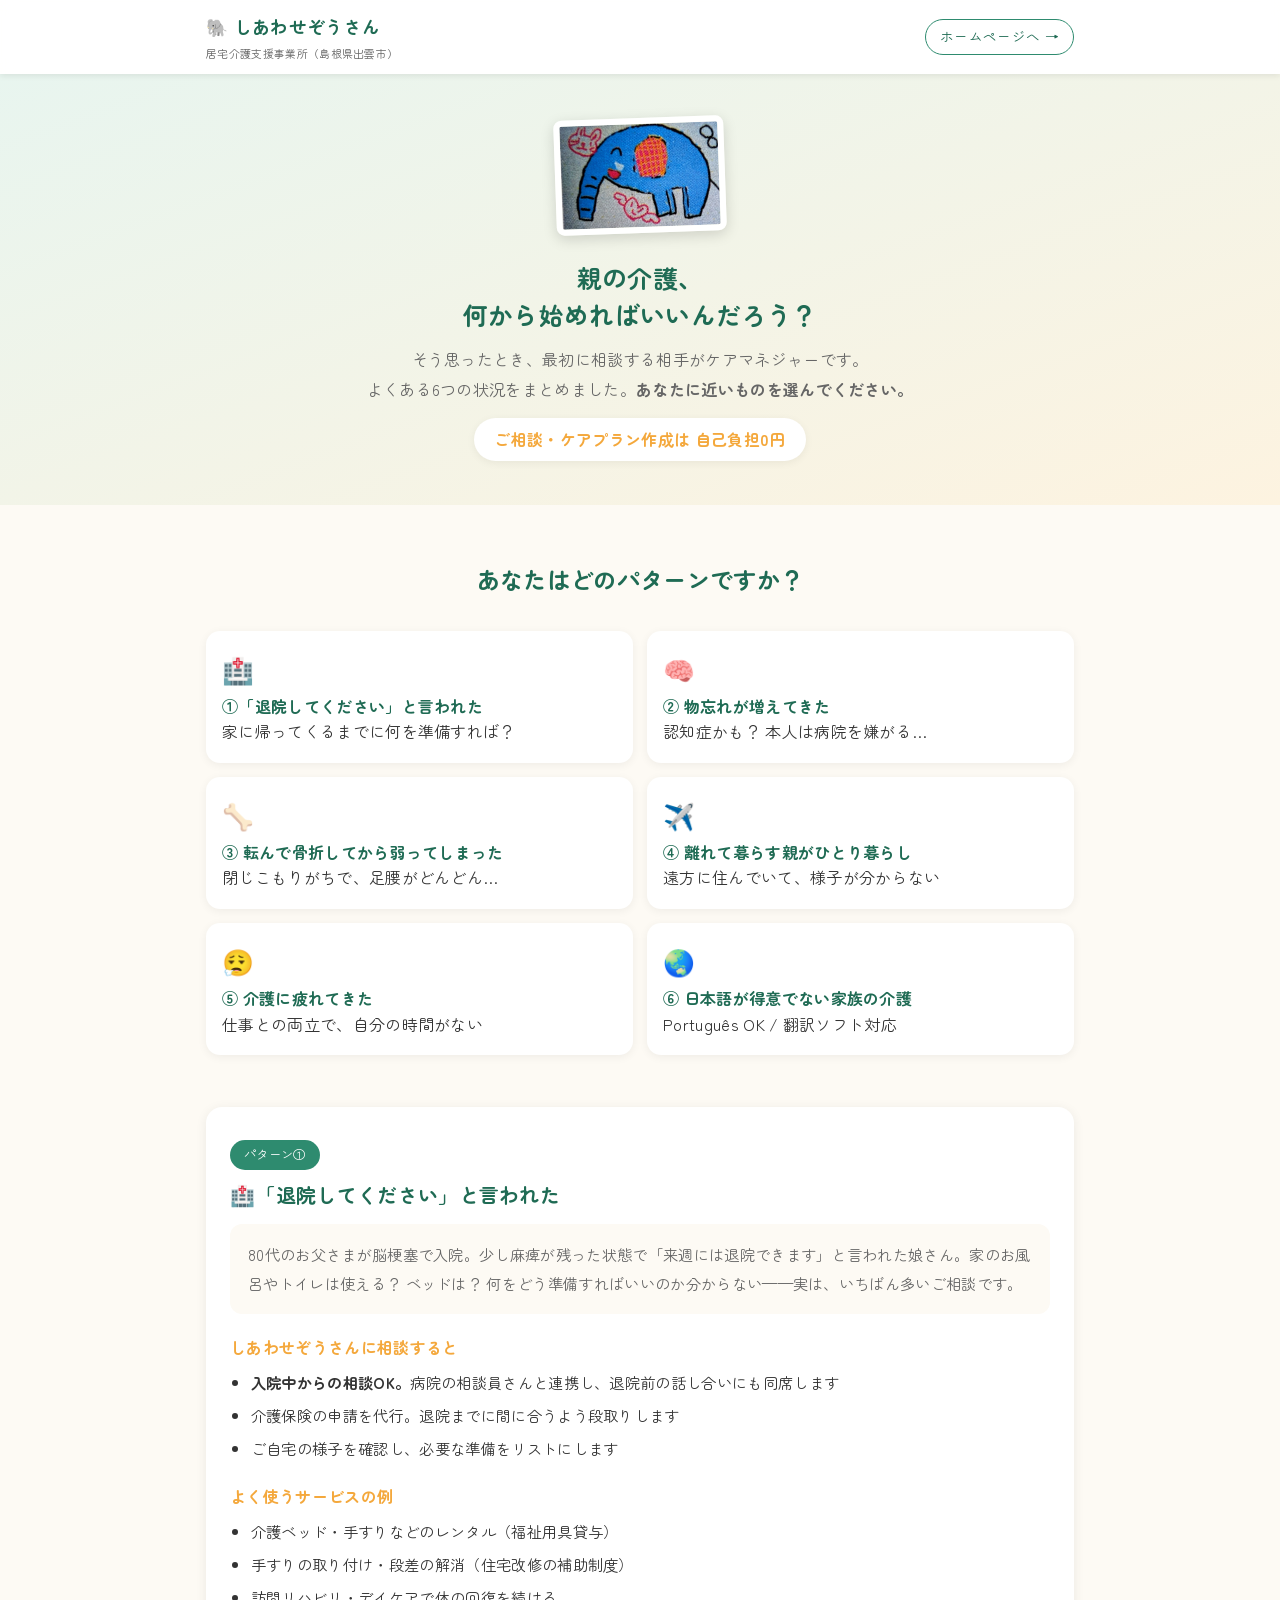
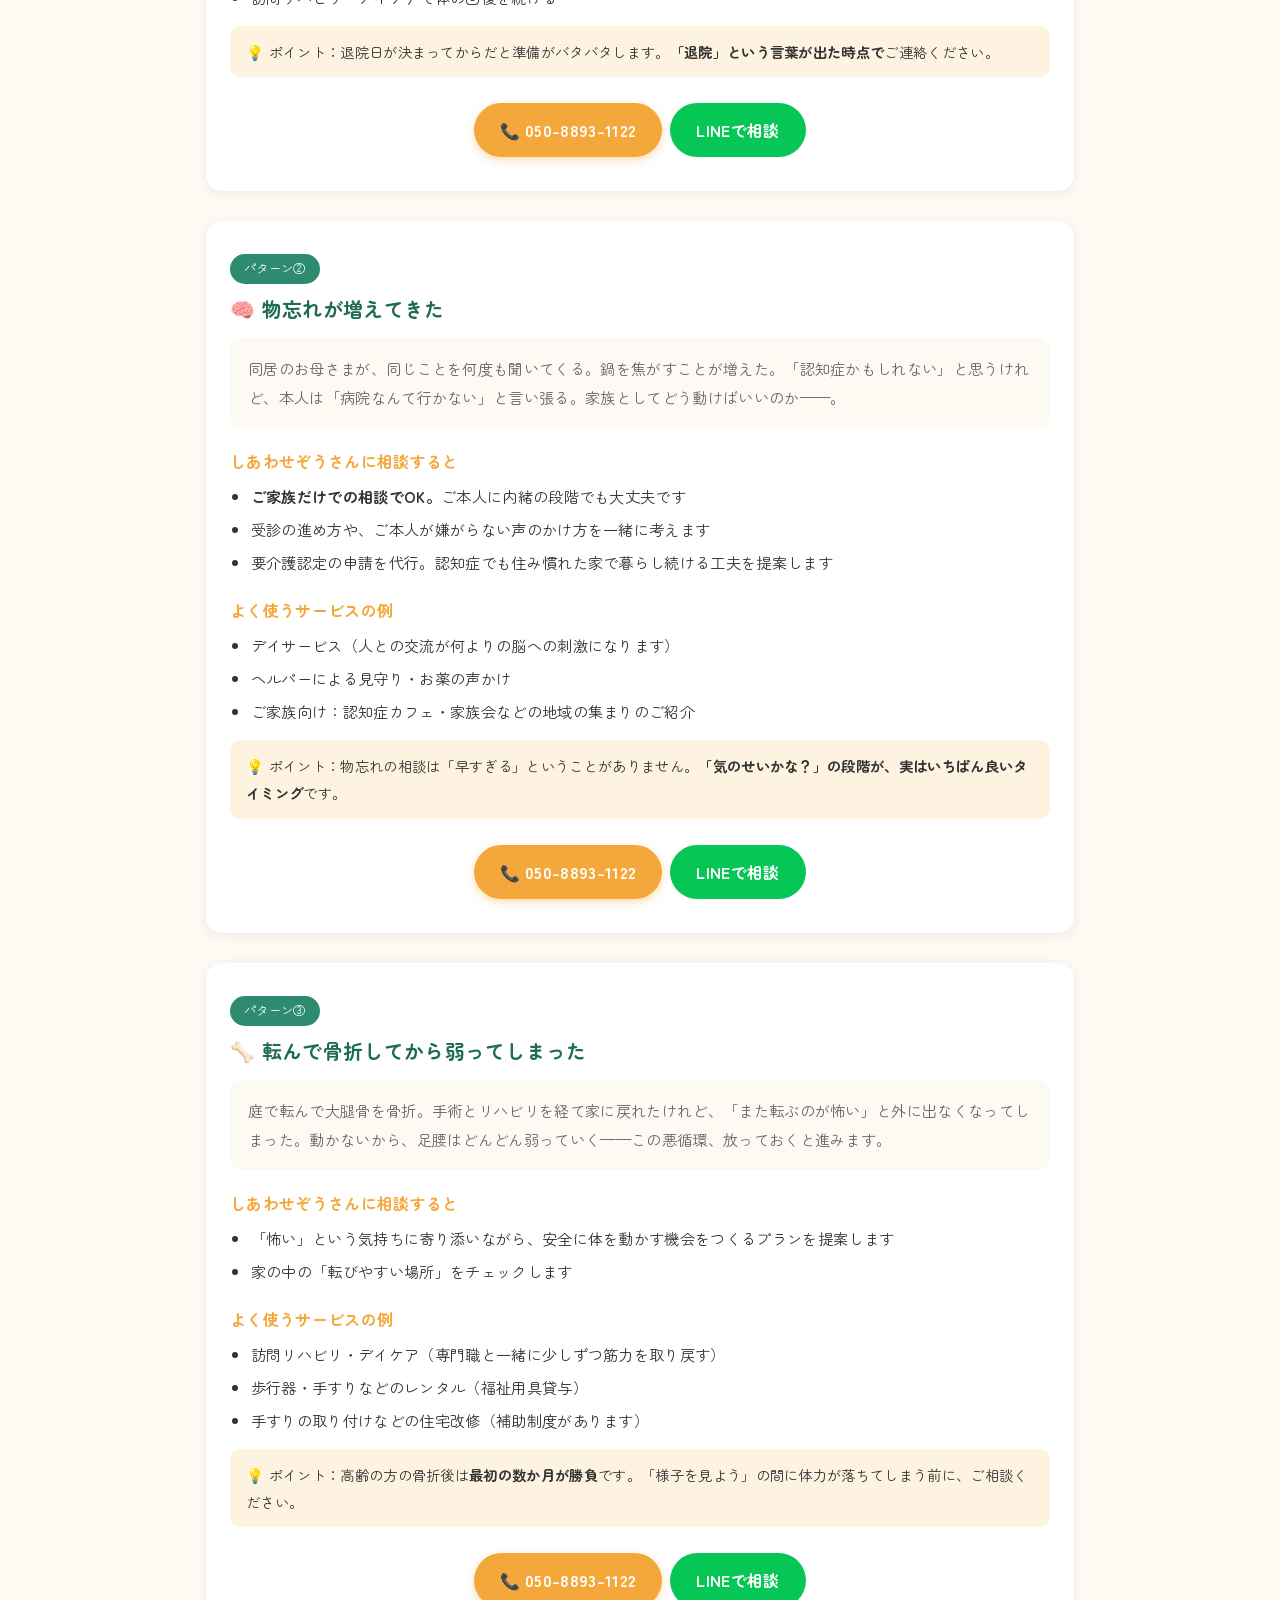
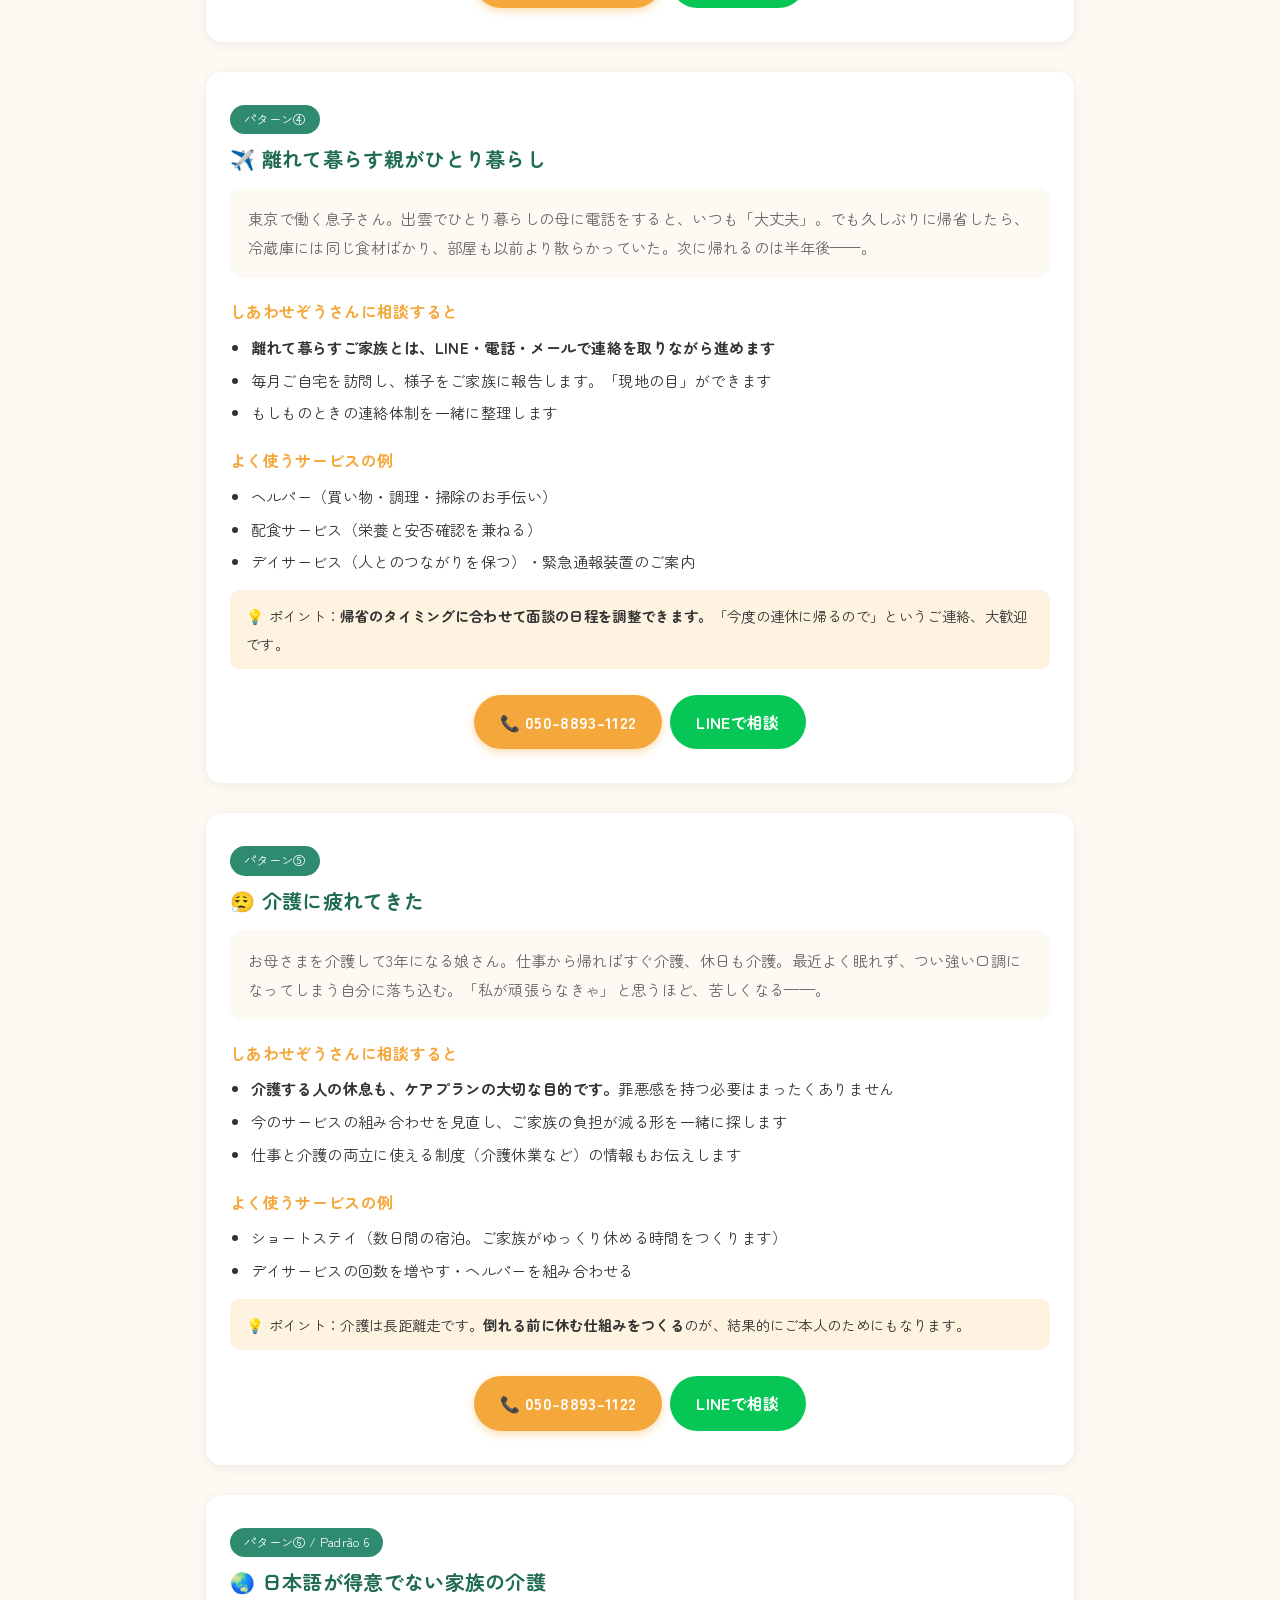
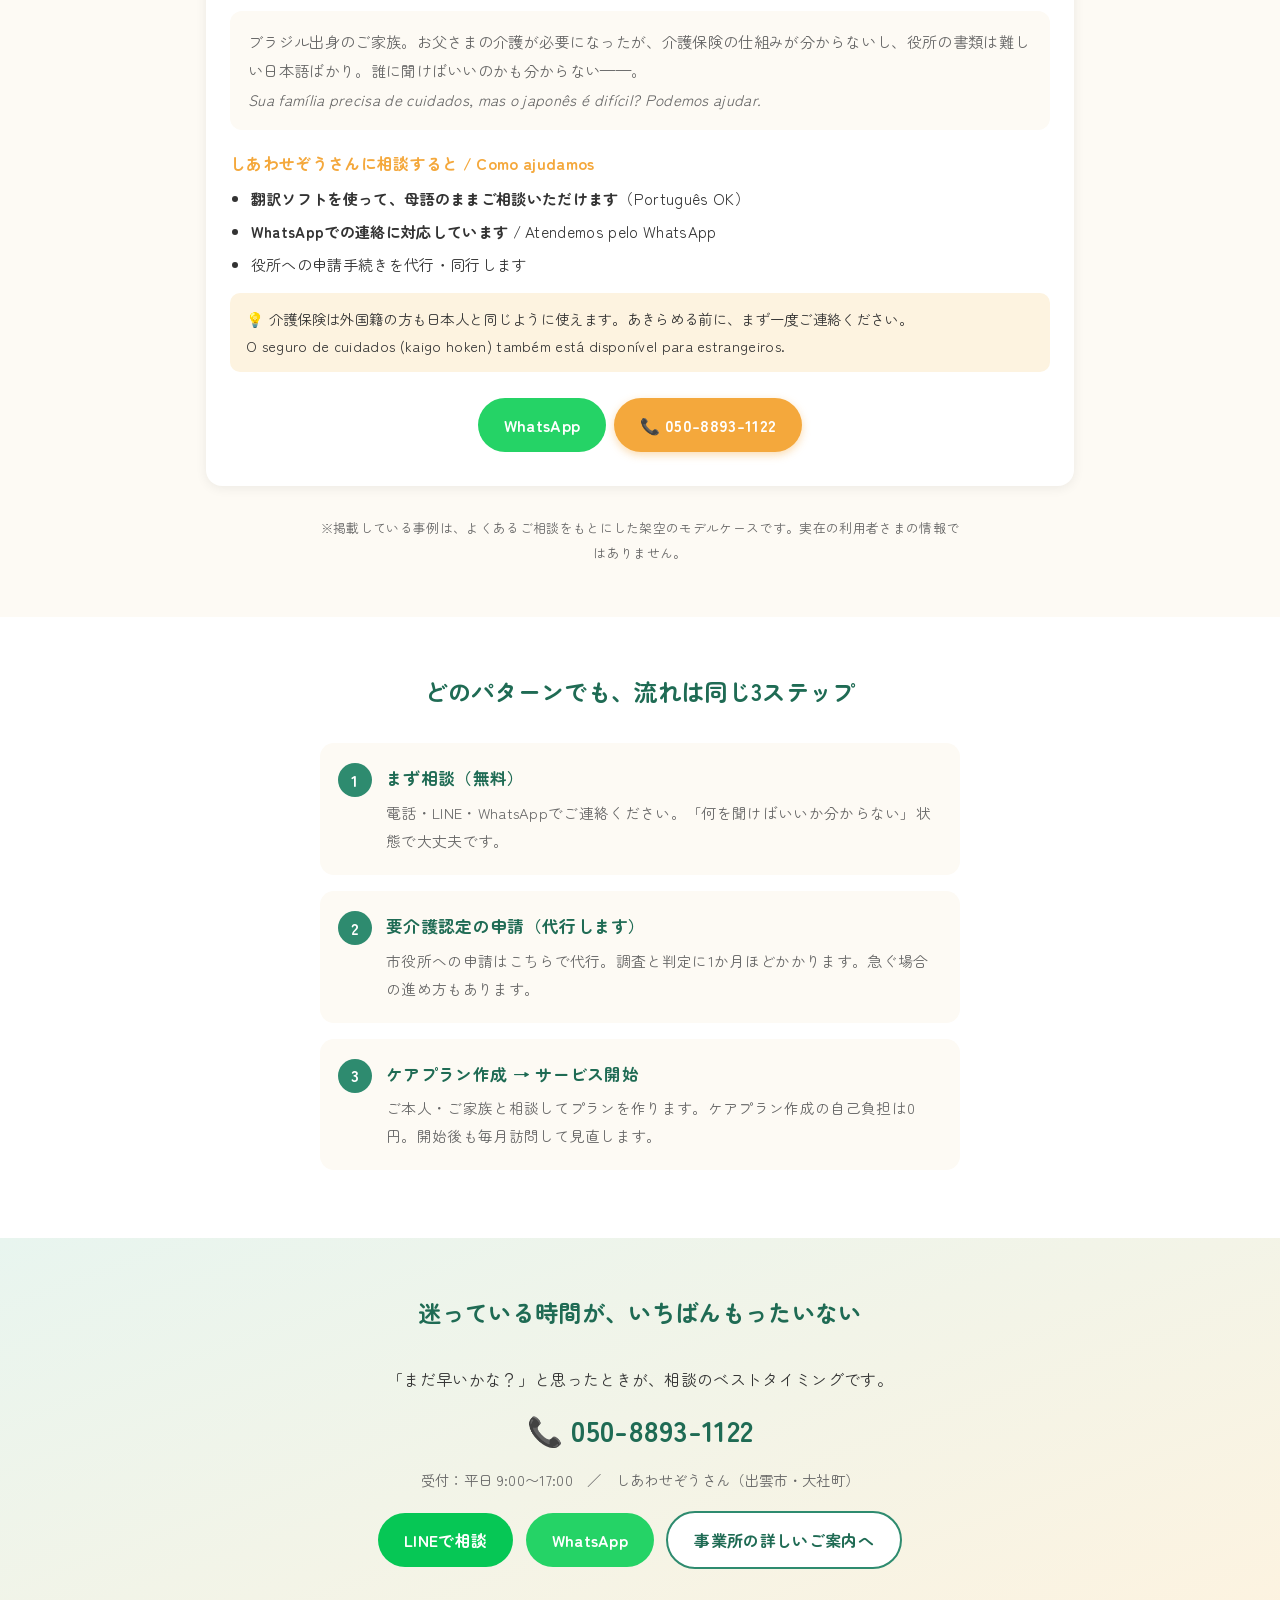
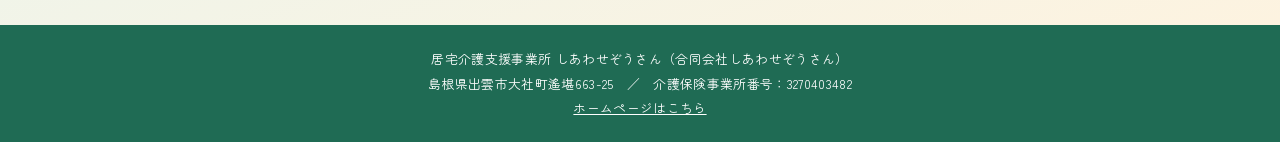
==== guide/index.html @ 270369bd "状況別「はじめての介護ガイド」LPを追加（6事例）＋本体メニューにリンク Co-Authored-By: Claude Fable 5 <noreply@anthropic.com>" ====
<!DOCTYPE html>
<html lang="ja">
<head>
<meta charset="UTF-8">
<meta name="viewport" content="width=device-width, initial-scale=1.0">
<title>親の介護、何から始める？状況別ガイド｜しあわせぞうさん（出雲市・大社町のケアマネジャー）</title>
<meta name="description" content="「退院してと言われた」「物忘れが増えた」「遠くの親が心配」…出雲市のケアマネジャーが、よくある6つの状況別に介護の始め方をやさしく解説。相談・ケアプラン作成は自己負担0円。">
<link rel="preconnect" href="https://fonts.googleapis.com">
<link rel="preconnect" href="https://fonts.gstatic.com" crossorigin>
<link href="https://fonts.googleapis.com/css2?family=Zen+Maru+Gothic:wght@400;500;700&display=swap" rel="stylesheet">
<style>
  :root {
    --main: #2e8b6f;
    --main-dark: #1f6b54;
    --accent: #f4a83c;
    --bg: #fdfaf4;
    --text: #333333;
    --muted: #666666;
  }
  * { margin: 0; padding: 0; box-sizing: border-box; }
  html { scroll-behavior: smooth; scroll-padding-top: 70px; }
  body {
    font-family: "Zen Maru Gothic", "Hiragino Kaku Gothic ProN", "Yu Gothic", "Meiryo", sans-serif;
    color: var(--text);
    background: var(--bg);
    line-height: 1.9;
    font-size: 16px;
    letter-spacing: 0.02em;
  }
  header {
    position: sticky;
    top: 0;
    z-index: 100;
    background: rgba(255,255,255,0.92);
    backdrop-filter: blur(8px);
    -webkit-backdrop-filter: blur(8px);
    box-shadow: 0 2px 6px rgba(0,0,0,0.08);
  }
  .header-inner {
    max-width: 900px;
    margin: 0 auto;
    padding: 10px 16px;
    display: flex;
    flex-wrap: wrap;
    align-items: center;
    justify-content: space-between;
    gap: 8px;
  }
  .logo {
    font-size: 1.1rem;
    font-weight: bold;
    color: var(--main-dark);
    text-decoration: none;
  }
  .logo small { display: block; font-size: 0.68rem; font-weight: normal; color: var(--muted); }
  .header-inner .home-link {
    font-size: 0.85rem;
    color: var(--main-dark);
    text-decoration: none;
    border: 1px solid var(--main);
    border-radius: 999px;
    padding: 4px 14px;
  }

  .hero {
    background: linear-gradient(160deg, #e8f5ef 0%, #fdf3e0 100%);
    text-align: center;
    padding: 44px 16px;
  }
  .hero img.zou {
    width: 170px;
    max-width: 70%;
    border: 6px solid #ffffff;
    border-radius: 8px;
    box-shadow: 0 4px 14px rgba(0,0,0,0.15);
    transform: rotate(-2deg);
  }
  .hero h1 {
    font-size: 1.55rem;
    color: var(--main-dark);
    margin: 18px 0 10px;
    line-height: 1.5;
  }
  .hero p { max-width: 640px; margin: 0 auto; color: var(--muted); }
  .hero .free {
    display: inline-block;
    margin-top: 14px;
    background: #ffffff;
    border-radius: 999px;
    padding: 6px 20px;
    color: var(--accent);
    font-weight: bold;
    box-shadow: 0 2px 8px rgba(0,0,0,0.06);
  }

  .inner { max-width: 900px; margin: 0 auto; padding: 0 16px; }
  section { padding: 52px 0; }
  h2 {
    text-align: center;
    color: var(--main-dark);
    font-size: 1.45rem;
    margin-bottom: 30px;
  }

  /* パターン選択 */
  .picker {
    display: grid;
    grid-template-columns: repeat(2, 1fr);
    gap: 14px;
  }
  .picker a {
    display: block;
    background: #ffffff;
    border-radius: 14px;
    padding: 18px 16px;
    text-decoration: none;
    color: var(--text);
    box-shadow: 0 2px 10px rgba(0,0,0,0.06);
    transition: transform 0.25s ease, box-shadow 0.25s ease;
    line-height: 1.6;
  }
  .picker a:hover { transform: translateY(-4px); box-shadow: 0 8px 20px rgba(0,0,0,0.10); }
  .picker .icon { font-size: 1.6rem; }
  .picker .t { display: block; font-weight: bold; color: var(--main-dark); margin-top: 4px; }
  @media (max-width: 600px) {
    .picker { grid-template-columns: 1fr; }
  }

  /* 事例 */
  .case {
    background: #ffffff;
    border-radius: 16px;
    box-shadow: 0 2px 12px rgba(0,0,0,0.07);
    padding: 30px 24px;
    margin-bottom: 30px;
  }
  .case .tag {
    display: inline-block;
    background: var(--main);
    color: #ffffff;
    border-radius: 999px;
    font-size: 0.78rem;
    padding: 3px 14px;
    margin-bottom: 10px;
  }
  .case h3 {
    color: var(--main-dark);
    font-size: 1.25rem;
    margin-bottom: 14px;
    line-height: 1.5;
  }
  .case .story {
    background: var(--bg);
    border-radius: 12px;
    padding: 16px 18px;
    color: var(--muted);
    font-size: 0.95rem;
    margin-bottom: 18px;
  }
  .case h4 {
    color: var(--accent);
    font-size: 1rem;
    margin: 18px 0 6px;
  }
  .case ul { padding-left: 1.3em; }
  .case li { margin-bottom: 4px; font-size: 0.95rem; }
  .case .point {
    margin-top: 14px;
    font-size: 0.9rem;
    background: #fdf3e0;
    border-radius: 10px;
    padding: 12px 16px;
  }
  .case .cta {
    text-align: center;
    margin-top: 22px;
  }
  .btn {
    display: inline-block;
    padding: 12px 26px;
    border-radius: 999px;
    text-decoration: none;
    font-weight: bold;
    font-size: 1rem;
    margin: 4px;
    transition: transform 0.25s ease, box-shadow 0.25s ease;
  }
  .btn:hover { transform: translateY(-3px); box-shadow: 0 6px 16px rgba(0,0,0,0.18); }
  .btn-tel { background: var(--accent); color: #ffffff; box-shadow: 0 3px 8px rgba(244,168,60,0.4); }
  .btn-line { background: #06c755; color: #ffffff; }
  .btn-wa { background: #25d366; color: #ffffff; }

  /* 3ステップ */
  .steps-wrap { background: #ffffff; }
  .steps { counter-reset: step; max-width: 640px; margin: 0 auto; }
  .step {
    background: var(--bg);
    border-radius: 14px;
    padding: 20px 20px 20px 66px;
    margin-bottom: 16px;
    position: relative;
  }
  .step::before {
    counter-increment: step;
    content: counter(step);
    position: absolute;
    left: 18px;
    top: 20px;
    width: 34px;
    height: 34px;
    border-radius: 50%;
    background: var(--main);
    color: #ffffff;
    font-weight: bold;
    display: flex;
    align-items: center;
    justify-content: center;
  }
  .step h3 { font-size: 1.05rem; color: var(--main-dark); margin-bottom: 4px; }
  .step p { font-size: 0.92rem; color: var(--muted); }

  .disclaimer {
    max-width: 640px;
    margin: 0 auto;
    font-size: 0.8rem;
    color: var(--muted);
    text-align: center;
  }

  .final-cta {
    background: linear-gradient(160deg, #e8f5ef 0%, #fdf3e0 100%);
    text-align: center;
  }
  .final-cta .tel-big {
    display: inline-block;
    font-size: 1.8rem;
    font-weight: bold;
    color: var(--main-dark);
    text-decoration: none;
    margin: 8px 0;
  }
  .final-cta .hours { color: var(--muted); font-size: 0.9rem; margin-bottom: 14px; }

  footer {
    background: var(--main-dark);
    color: #ffffff;
    text-align: center;
    padding: 22px 16px;
    font-size: 0.8rem;
    line-height: 1.9;
  }
  footer a { color: #ffffff; }

  .reveal { opacity: 0; transform: translateY(26px); transition: opacity 0.7s ease, transform 0.7s ease; }
  .reveal.visible { opacity: 1; transform: none; }
  @media (prefers-reduced-motion: reduce) {
    .reveal { opacity: 1; transform: none; transition: none; }
    html { scroll-behavior: auto; }
  }
</style>
</head>
<body>

<header>
  <div class="header-inner">
    <a href="../" class="logo">🐘 しあわせぞうさん<small>居宅介護支援事業所（島根県出雲市）</small></a>
    <a href="../" class="home-link">ホームページへ →</a>
  </div>
</header>

<div class="hero">
  <img class="zou" src="../images/zou_art.jpg" alt="しあわせぞうさんのゾウの絵">
  <h1>親の介護、<br>何から始めればいいんだろう？</h1>
  <p>そう思ったとき、最初に相談する相手がケアマネジャーです。<br>
  よくある6つの状況をまとめました。<strong>あなたに近いものを選んでください。</strong></p>
  <span class="free">ご相談・ケアプラン作成は 自己負担0円</span>
</div>

<section>
  <div class="inner">
    <h2>あなたはどのパターンですか？</h2>
    <div class="picker">
      <a href="#case1"><span class="icon">🏥</span><span class="t">①「退院してください」と言われた</span>家に帰ってくるまでに何を準備すれば？</a>
      <a href="#case2"><span class="icon">🧠</span><span class="t">② 物忘れが増えてきた</span>認知症かも？ 本人は病院を嫌がる…</a>
      <a href="#case3"><span class="icon">🦴</span><span class="t">③ 転んで骨折してから弱ってしまった</span>閉じこもりがちで、足腰がどんどん…</a>
      <a href="#case4"><span class="icon">✈️</span><span class="t">④ 離れて暮らす親がひとり暮らし</span>遠方に住んでいて、様子が分からない</a>
      <a href="#case5"><span class="icon">😮‍💨</span><span class="t">⑤ 介護に疲れてきた</span>仕事との両立で、自分の時間がない</a>
      <a href="#case6"><span class="icon">🌏</span><span class="t">⑥ 日本語が得意でない家族の介護</span>Português OK / 翻訳ソフト対応</a>
    </div>
  </div>
</section>

<section style="padding-top:0;">
  <div class="inner">

    <div class="case" id="case1">
      <span class="tag">パターン①</span>
      <h3>🏥「退院してください」と言われた</h3>
      <div class="story">80代のお父さまが脳梗塞で入院。少し麻痺が残った状態で「来週には退院できます」と言われた娘さん。家のお風呂やトイレは使える？ ベッドは？ 何をどう準備すればいいのか分からない——実は、いちばん多いご相談です。</div>
      <h4>しあわせぞうさんに相談すると</h4>
      <ul>
        <li><strong>入院中からの相談OK。</strong>病院の相談員さんと連携し、退院前の話し合いにも同席します</li>
        <li>介護保険の申請を代行。退院までに間に合うよう段取りします</li>
        <li>ご自宅の様子を確認し、必要な準備をリストにします</li>
      </ul>
      <h4>よく使うサービスの例</h4>
      <ul>
        <li>介護ベッド・手すりなどのレンタル（福祉用具貸与）</li>
        <li>手すりの取り付け・段差の解消（住宅改修の補助制度）</li>
        <li>訪問リハビリ・デイケアで体の回復を続ける</li>
      </ul>
      <div class="point">💡 ポイント：退院日が決まってからだと準備がバタバタします。<strong>「退院」という言葉が出た時点で</strong>ご連絡ください。</div>
      <div class="cta"><a href="tel:050-8893-1122" class="btn btn-tel">📞 050-8893-1122</a><a href="https://works.do/R/ti/p/ishizakicorporation.hitoshi@works-459349" target="_blank" rel="noopener" class="btn btn-line">LINEで相談</a></div>
    </div>

    <div class="case" id="case2">
      <span class="tag">パターン②</span>
      <h3>🧠 物忘れが増えてきた</h3>
      <div class="story">同居のお母さまが、同じことを何度も聞いてくる。鍋を焦がすことが増えた。「認知症かもしれない」と思うけれど、本人は「病院なんて行かない」と言い張る。家族としてどう動けばいいのか——。</div>
      <h4>しあわせぞうさんに相談すると</h4>
      <ul>
        <li><strong>ご家族だけでの相談でOK。</strong>ご本人に内緒の段階でも大丈夫です</li>
        <li>受診の進め方や、ご本人が嫌がらない声のかけ方を一緒に考えます</li>
        <li>要介護認定の申請を代行。認知症でも住み慣れた家で暮らし続ける工夫を提案します</li>
      </ul>
      <h4>よく使うサービスの例</h4>
      <ul>
        <li>デイサービス（人との交流が何よりの脳への刺激になります）</li>
        <li>ヘルパーによる見守り・お薬の声かけ</li>
        <li>ご家族向け：認知症カフェ・家族会などの地域の集まりのご紹介</li>
      </ul>
      <div class="point">💡 ポイント：物忘れの相談は「早すぎる」ということがありません。<strong>「気のせいかな？」の段階が、実はいちばん良いタイミング</strong>です。</div>
      <div class="cta"><a href="tel:050-8893-1122" class="btn btn-tel">📞 050-8893-1122</a><a href="https://works.do/R/ti/p/ishizakicorporation.hitoshi@works-459349" target="_blank" rel="noopener" class="btn btn-line">LINEで相談</a></div>
    </div>

    <div class="case" id="case3">
      <span class="tag">パターン③</span>
      <h3>🦴 転んで骨折してから弱ってしまった</h3>
      <div class="story">庭で転んで大腿骨を骨折。手術とリハビリを経て家に戻れたけれど、「また転ぶのが怖い」と外に出なくなってしまった。動かないから、足腰はどんどん弱っていく——この悪循環、放っておくと進みます。</div>
      <h4>しあわせぞうさんに相談すると</h4>
      <ul>
        <li>「怖い」という気持ちに寄り添いながら、安全に体を動かす機会をつくるプランを提案します</li>
        <li>家の中の「転びやすい場所」をチェックします</li>
      </ul>
      <h4>よく使うサービスの例</h4>
      <ul>
        <li>訪問リハビリ・デイケア（専門職と一緒に少しずつ筋力を取り戻す）</li>
        <li>歩行器・手すりなどのレンタル（福祉用具貸与）</li>
        <li>手すりの取り付けなどの住宅改修（補助制度があります）</li>
      </ul>
      <div class="point">💡 ポイント：高齢の方の骨折後は<strong>最初の数か月が勝負</strong>です。「様子を見よう」の間に体力が落ちてしまう前に、ご相談ください。</div>
      <div class="cta"><a href="tel:050-8893-1122" class="btn btn-tel">📞 050-8893-1122</a><a href="https://works.do/R/ti/p/ishizakicorporation.hitoshi@works-459349" target="_blank" rel="noopener" class="btn btn-line">LINEで相談</a></div>
    </div>

    <div class="case" id="case4">
      <span class="tag">パターン④</span>
      <h3>✈️ 離れて暮らす親がひとり暮らし</h3>
      <div class="story">東京で働く息子さん。出雲でひとり暮らしの母に電話をすると、いつも「大丈夫」。でも久しぶりに帰省したら、冷蔵庫には同じ食材ばかり、部屋も以前より散らかっていた。次に帰れるのは半年後——。</div>
      <h4>しあわせぞうさんに相談すると</h4>
      <ul>
        <li><strong>離れて暮らすご家族とは、LINE・電話・メールで連絡を取りながら進めます</strong></li>
        <li>毎月ご自宅を訪問し、様子をご家族に報告します。「現地の目」ができます</li>
        <li>もしものときの連絡体制を一緒に整理します</li>
      </ul>
      <h4>よく使うサービスの例</h4>
      <ul>
        <li>ヘルパー（買い物・調理・掃除のお手伝い）</li>
        <li>配食サービス（栄養と安否確認を兼ねる）</li>
        <li>デイサービス（人とのつながりを保つ）・緊急通報装置のご案内</li>
      </ul>
      <div class="point">💡 ポイント：<strong>帰省のタイミングに合わせて面談の日程を調整できます。</strong>「今度の連休に帰るので」というご連絡、大歓迎です。</div>
      <div class="cta"><a href="tel:050-8893-1122" class="btn btn-tel">📞 050-8893-1122</a><a href="https://works.do/R/ti/p/ishizakicorporation.hitoshi@works-459349" target="_blank" rel="noopener" class="btn btn-line">LINEで相談</a></div>
    </div>

    <div class="case" id="case5">
      <span class="tag">パターン⑤</span>
      <h3>😮‍💨 介護に疲れてきた</h3>
      <div class="story">お母さまを介護して3年になる娘さん。仕事から帰ればすぐ介護、休日も介護。最近よく眠れず、つい強い口調になってしまう自分に落ち込む。「私が頑張らなきゃ」と思うほど、苦しくなる——。</div>
      <h4>しあわせぞうさんに相談すると</h4>
      <ul>
        <li><strong>介護する人の休息も、ケアプランの大切な目的です。</strong>罪悪感を持つ必要はまったくありません</li>
        <li>今のサービスの組み合わせを見直し、ご家族の負担が減る形を一緒に探します</li>
        <li>仕事と介護の両立に使える制度（介護休業など）の情報もお伝えします</li>
      </ul>
      <h4>よく使うサービスの例</h4>
      <ul>
        <li>ショートステイ（数日間の宿泊。ご家族がゆっくり休める時間をつくります）</li>
        <li>デイサービスの回数を増やす・ヘルパーを組み合わせる</li>
      </ul>
      <div class="point">💡 ポイント：介護は長距離走です。<strong>倒れる前に休む仕組みをつくる</strong>のが、結果的にご本人のためにもなります。</div>
      <div class="cta"><a href="tel:050-8893-1122" class="btn btn-tel">📞 050-8893-1122</a><a href="https://works.do/R/ti/p/ishizakicorporation.hitoshi@works-459349" target="_blank" rel="noopener" class="btn btn-line">LINEで相談</a></div>
    </div>

    <div class="case" id="case6">
      <span class="tag">パターン⑥ / Padrão 6</span>
      <h3>🌏 日本語が得意でない家族の介護</h3>
      <div class="story">ブラジル出身のご家族。お父さまの介護が必要になったが、介護保険の仕組みが分からないし、役所の書類は難しい日本語ばかり。誰に聞けばいいのかも分からない——。<br><em>Sua família precisa de cuidados, mas o japonês é difícil? Podemos ajudar.</em></div>
      <h4>しあわせぞうさんに相談すると / Como ajudamos</h4>
      <ul>
        <li><strong>翻訳ソフトを使って、母語のままご相談いただけます</strong>（Português OK）</li>
        <li><strong>WhatsAppでの連絡に対応しています</strong> / Atendemos pelo WhatsApp</li>
        <li>役所への申請手続きを代行・同行します</li>
      </ul>
      <div class="point">💡 介護保険は外国籍の方も日本人と同じように使えます。あきらめる前に、まず一度ご連絡ください。<br>O seguro de cuidados (kaigo hoken) também está disponível para estrangeiros.</div>
      <div class="cta"><a href="https://wa.me/message/Q4KJPEWBH2D3F1" target="_blank" rel="noopener" class="btn btn-wa">WhatsApp</a><a href="tel:050-8893-1122" class="btn btn-tel">📞 050-8893-1122</a></div>
    </div>

    <p class="disclaimer">※掲載している事例は、よくあるご相談をもとにした架空のモデルケースです。実在の利用者さまの情報ではありません。</p>
  </div>
</section>

<section class="steps-wrap">
  <div class="inner">
    <h2>どのパターンでも、流れは同じ3ステップ</h2>
    <div class="steps">
      <div class="step">
        <h3>まず相談（無料）</h3>
        <p>電話・LINE・WhatsAppでご連絡ください。「何を聞けばいいか分からない」状態で大丈夫です。</p>
      </div>
      <div class="step">
        <h3>要介護認定の申請（代行します）</h3>
        <p>市役所への申請はこちらで代行。調査と判定に1か月ほどかかります。急ぐ場合の進め方もあります。</p>
      </div>
      <div class="step">
        <h3>ケアプラン作成 → サービス開始</h3>
        <p>ご本人・ご家族と相談してプランを作ります。ケアプラン作成の自己負担は0円。開始後も毎月訪問して見直します。</p>
      </div>
    </div>
  </div>
</section>

<section class="final-cta">
  <div class="inner">
    <h2>迷っている時間が、いちばんもったいない</h2>
    <p>「まだ早いかな？」と思ったときが、相談のベストタイミングです。</p>
    <a href="tel:050-8893-1122" class="tel-big">📞 050-8893-1122</a>
    <p class="hours">受付：平日 9:00〜17:00　／　しあわせぞうさん（出雲市・大社町）</p>
    <div>
      <a href="https://works.do/R/ti/p/ishizakicorporation.hitoshi@works-459349" target="_blank" rel="noopener" class="btn btn-line">LINEで相談</a>
      <a href="https://wa.me/message/Q4KJPEWBH2D3F1" target="_blank" rel="noopener" class="btn btn-wa">WhatsApp</a>
      <a href="../" class="btn" style="background:#ffffff;color:var(--main-dark);border:2px solid var(--main);">事業所の詳しいご案内へ</a>
    </div>
  </div>
</section>

<footer>
  <p>居宅介護支援事業所 しあわせぞうさん（合同会社しあわせぞうさん）<br>
  島根県出雲市大社町遙堪663-25　／　介護保険事業所番号：3270403482<br>
  <a href="../">ホームページはこちら</a></p>
</footer>

<script>
(function () {
  var targets = document.querySelectorAll(".picker a, .case, .step, section h2");
  var reduced = window.matchMedia && window.matchMedia("(prefers-reduced-motion: reduce)").matches;
  if (reduced || !("IntersectionObserver" in window)) { return; }
  var i;
  for (i = 0; i < targets.length; i++) {
    targets[i].classList.add("reveal");
    targets[i].style.transitionDelay = ((i % 3) * 0.09) + "s";
  }
  var io = new IntersectionObserver(function (entries) {
    entries.forEach(function (entry) {
      if (entry.isIntersecting) {
        entry.target.classList.add("visible");
        io.unobserve(entry.target);
      }
    });
  }, { threshold: 0.12 });
  for (i = 0; i < targets.length; i++) { io.observe(targets[i]); }
})();
</script>

</body>
</html>
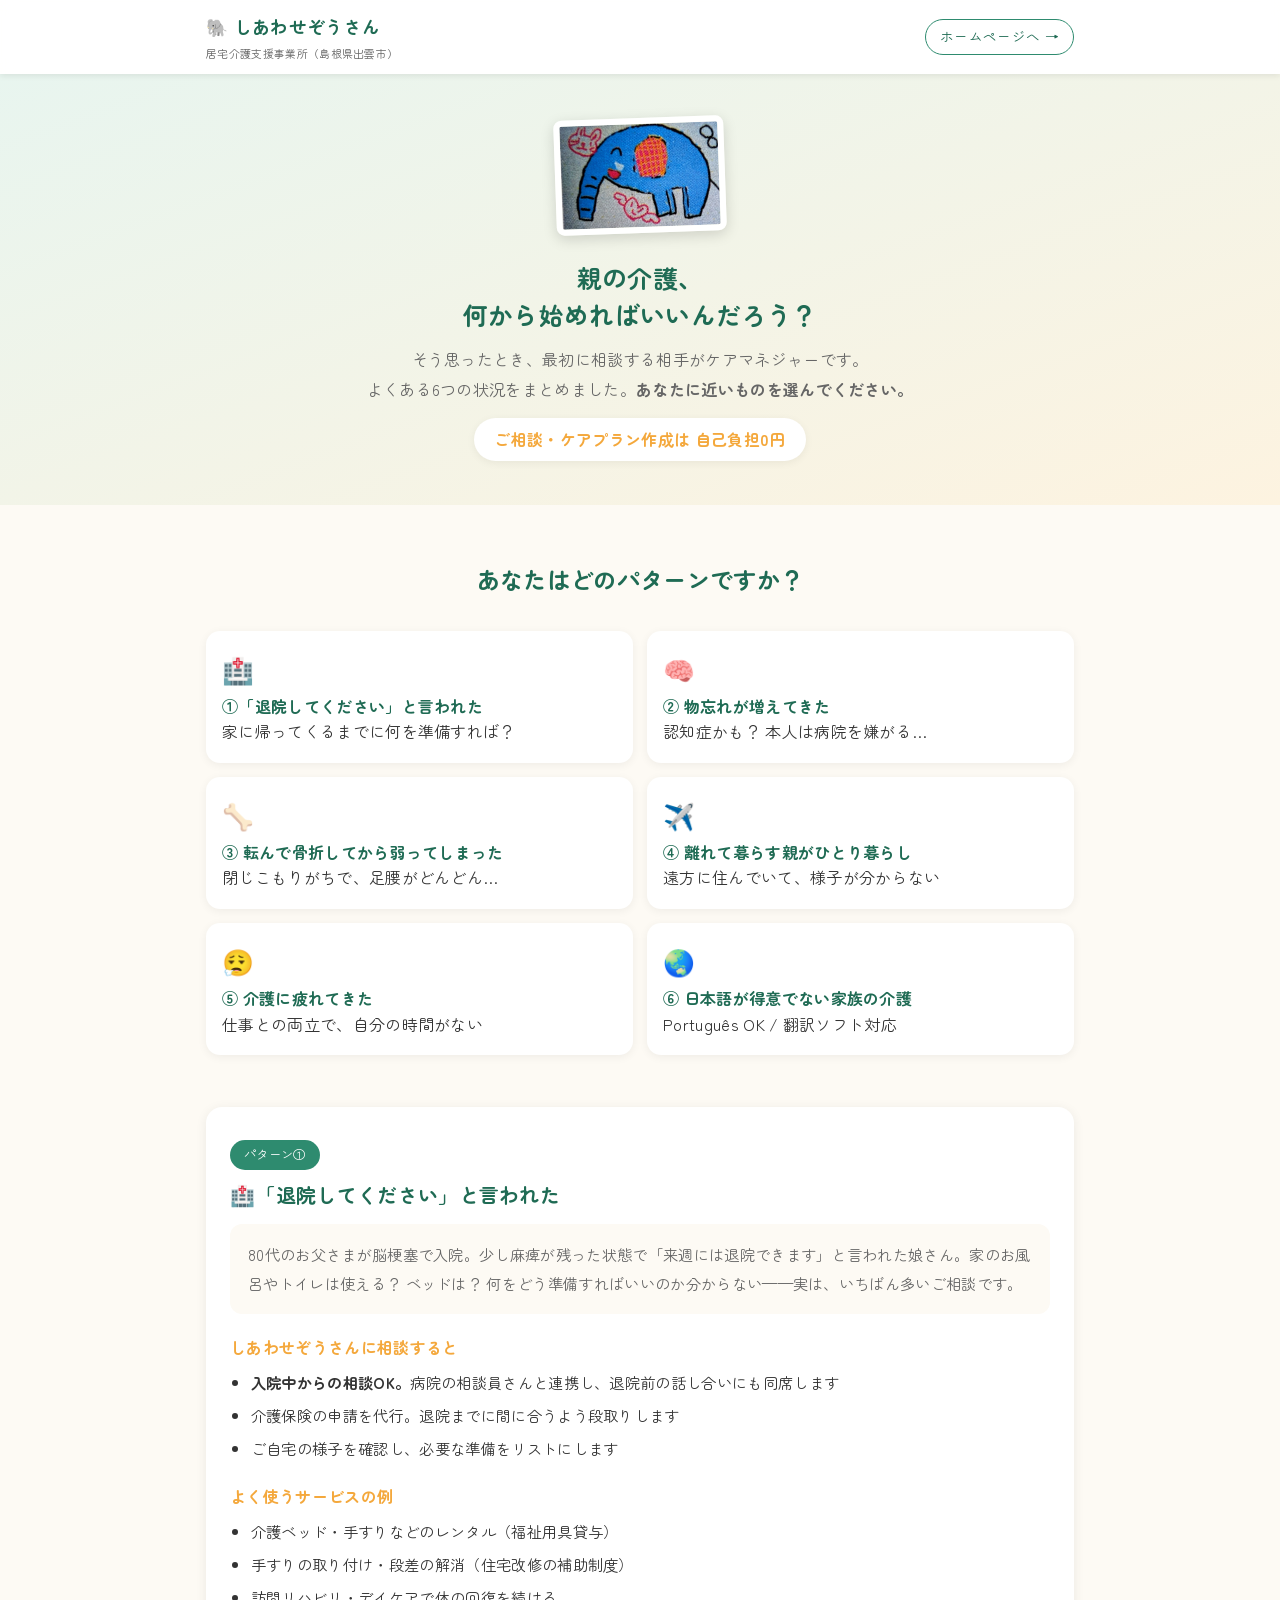
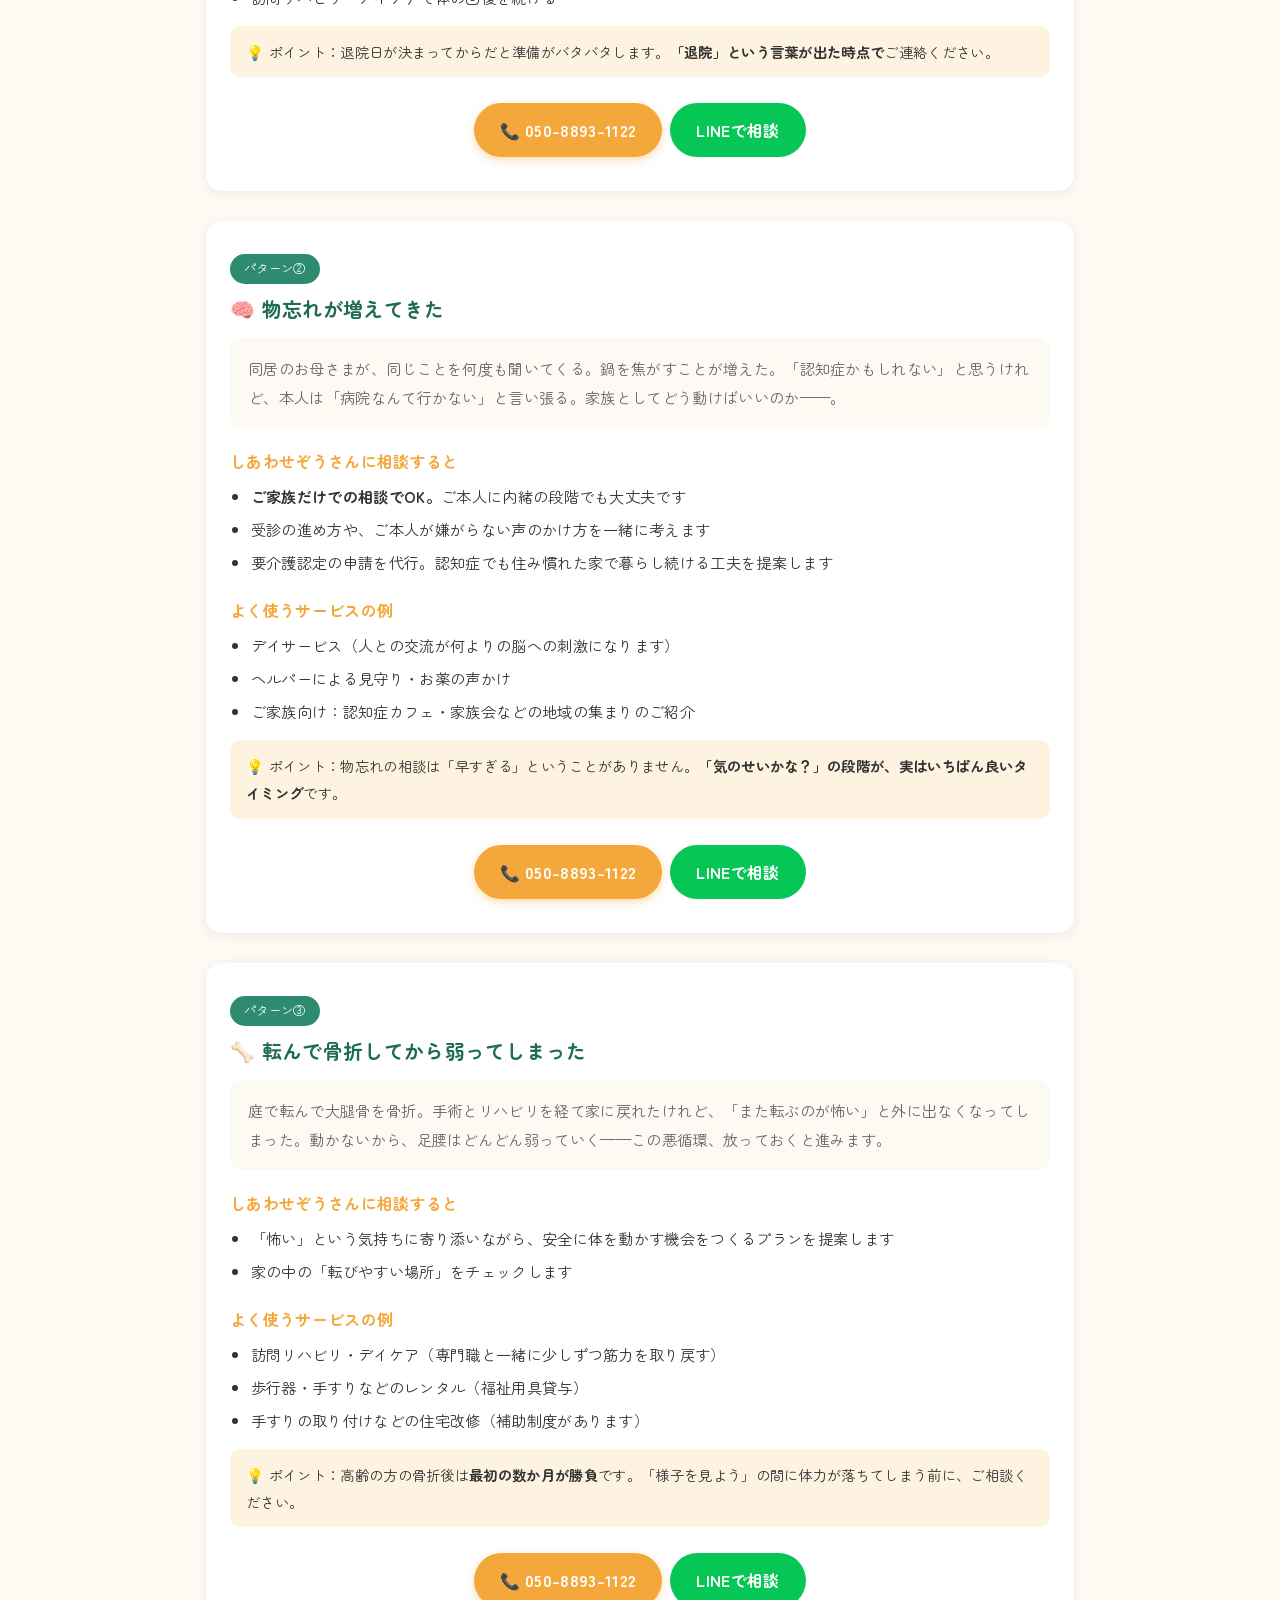
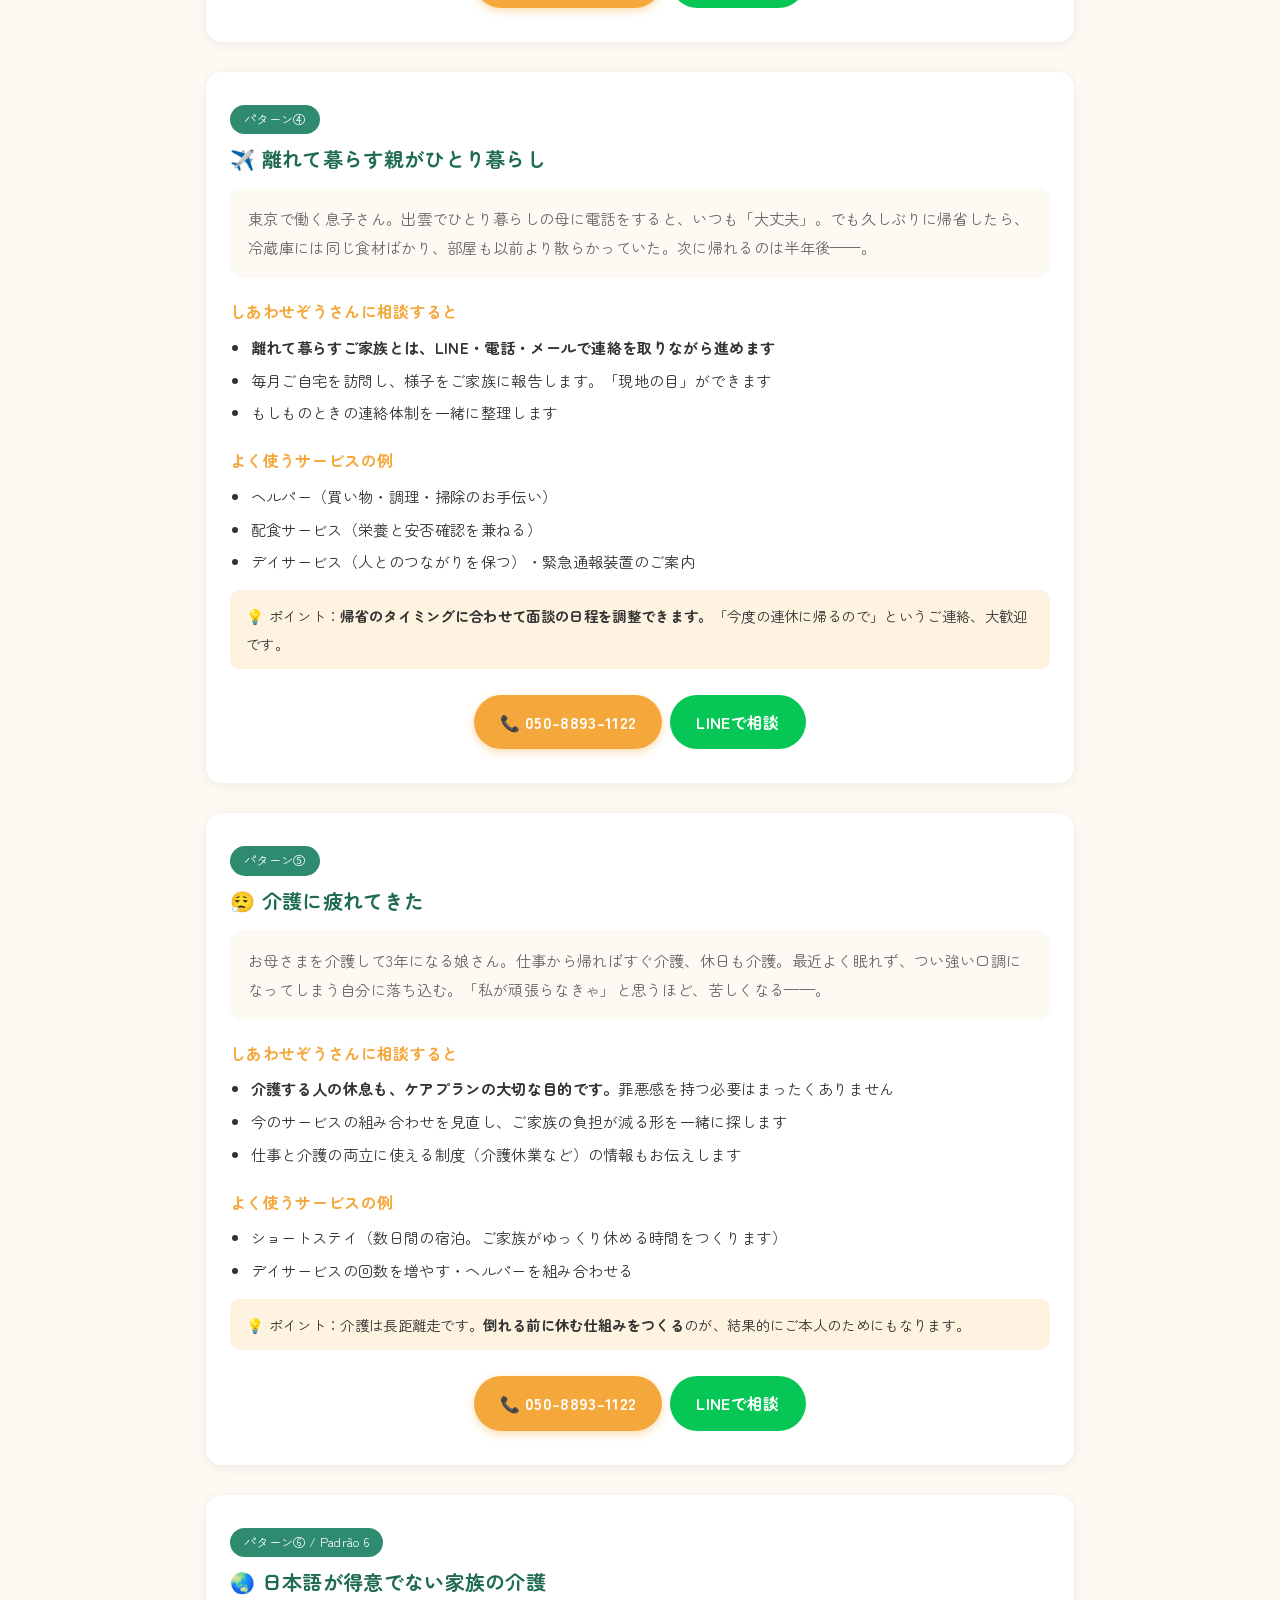
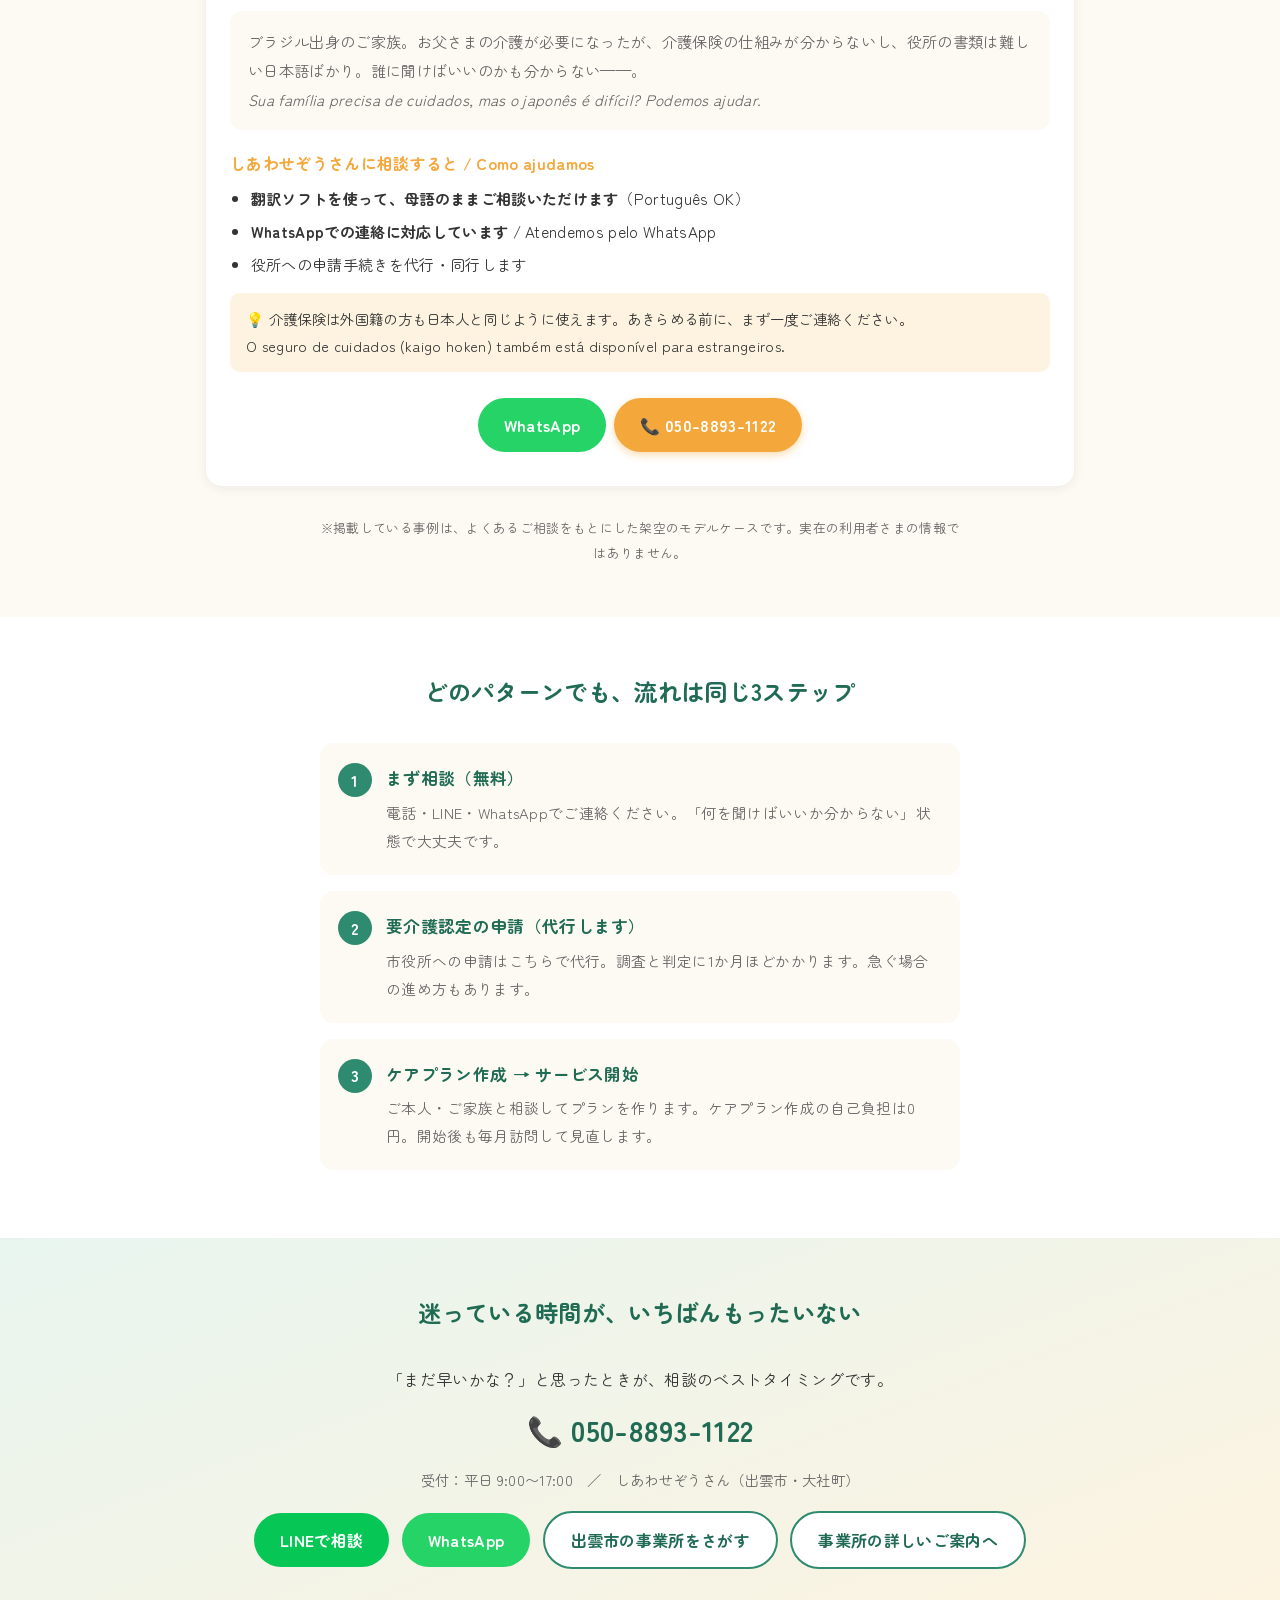
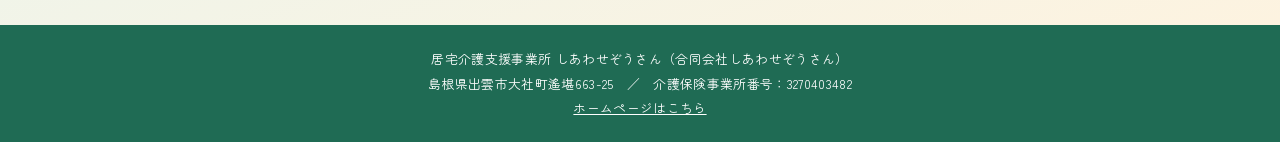
==== commit 7c55a725: "出雲市の介護事業所検索ページを追加（439件・種別/エリア/キーワード絞り込み・Excel付き） Co-Authored-By: Claude Fable 5 <noreply@anthropic.c" ====
--- a/guide/index.html
+++ b/guide/index.html
@@ -438,6 +438,7 @@
     <div>
       <a href="https://works.do/R/ti/p/ishizakicorporation.hitoshi@works-459349" target="_blank" rel="noopener" class="btn btn-line">LINEで相談</a>
       <a href="https://wa.me/message/Q4KJPEWBH2D3F1" target="_blank" rel="noopener" class="btn btn-wa">WhatsApp</a>
+      <a href="../jigyosho/" class="btn" style="background:#ffffff;color:var(--main-dark);border:2px solid var(--main);">出雲市の事業所をさがす</a>
       <a href="../" class="btn" style="background:#ffffff;color:var(--main-dark);border:2px solid var(--main);">事業所の詳しいご案内へ</a>
     </div>
   </div>
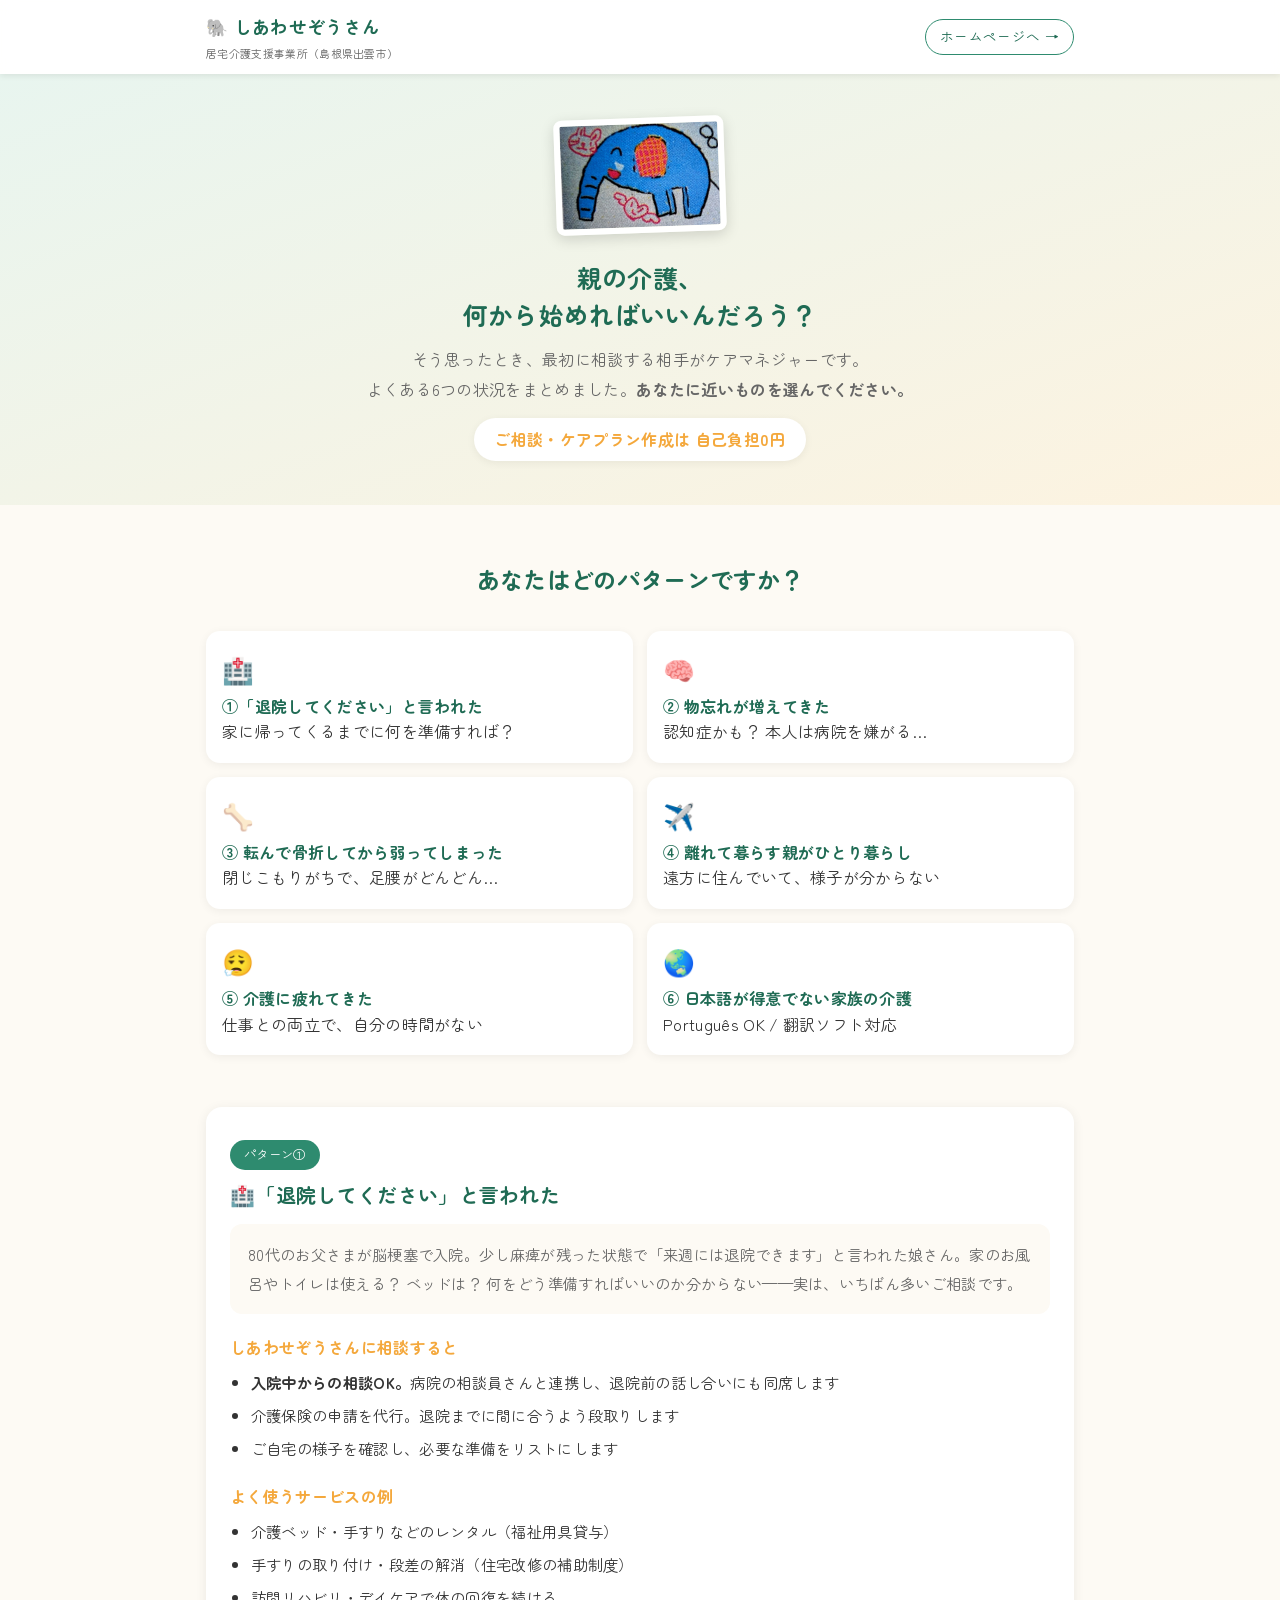
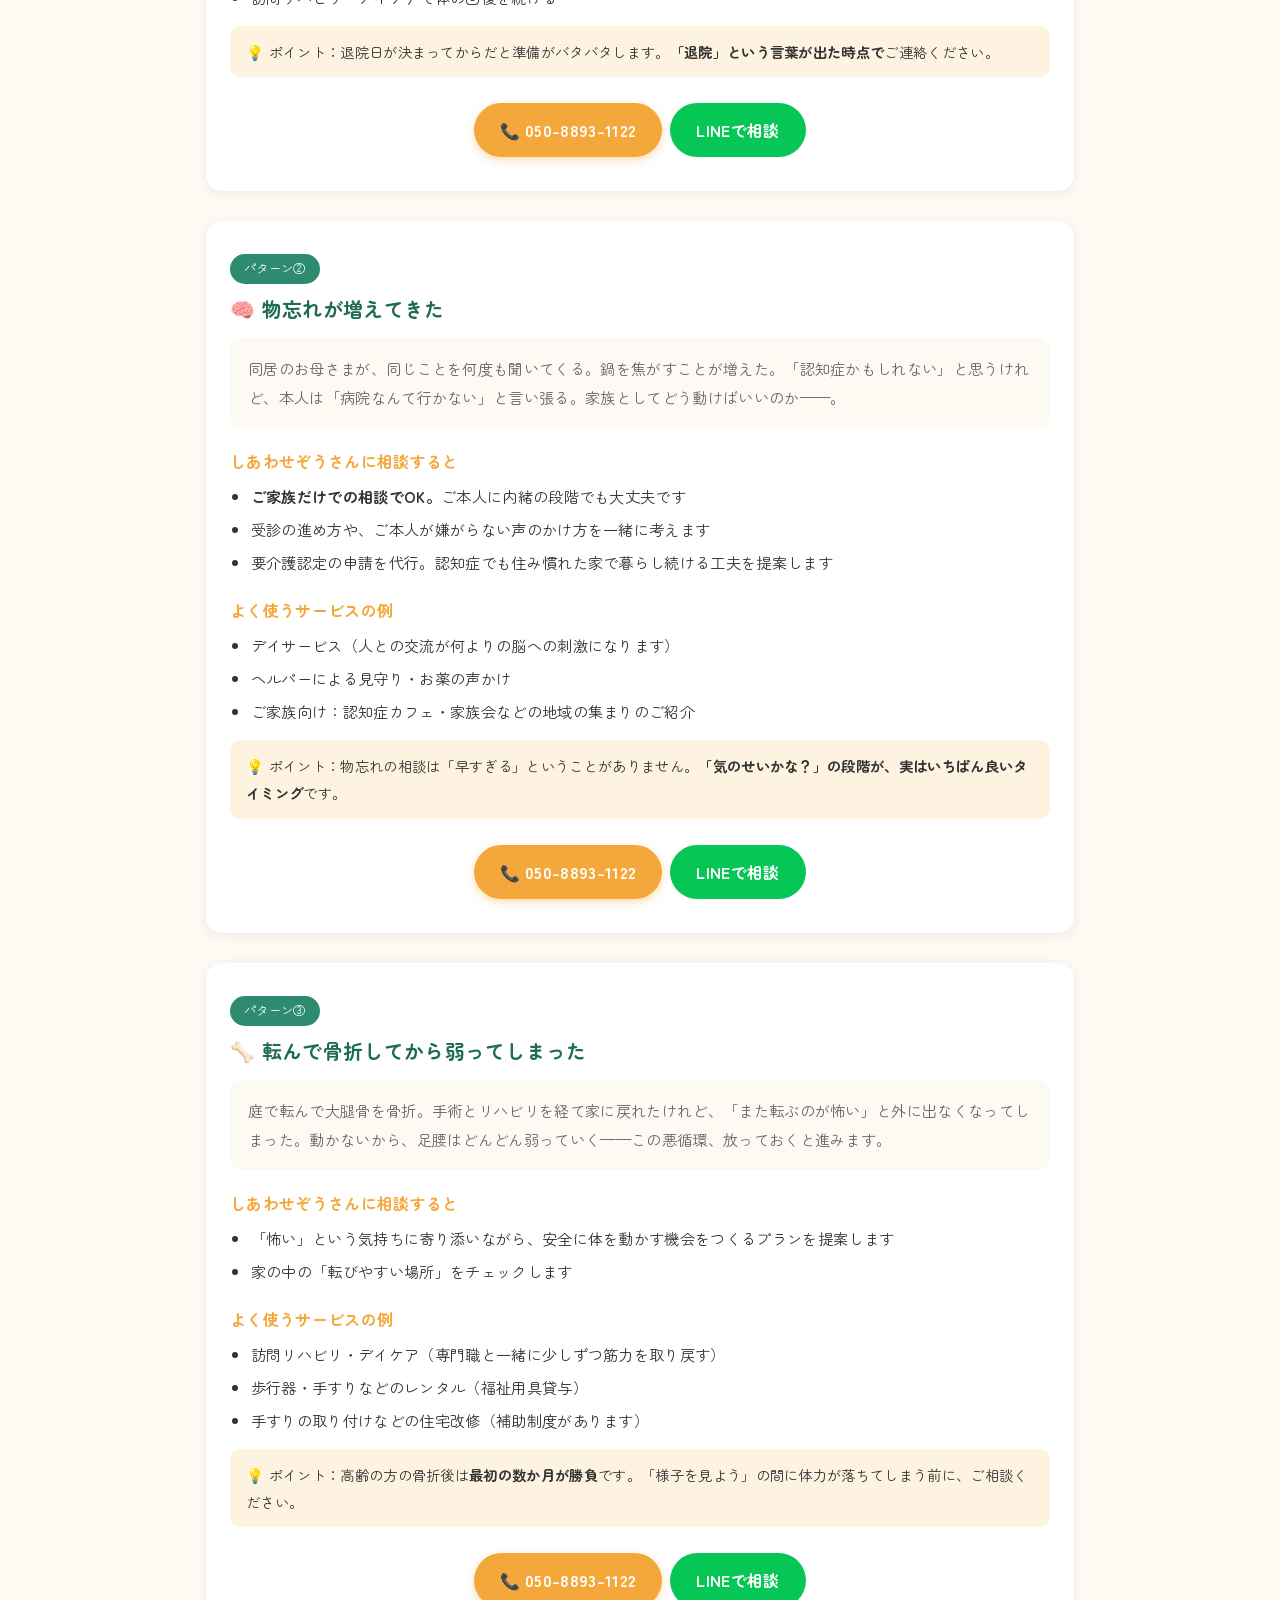
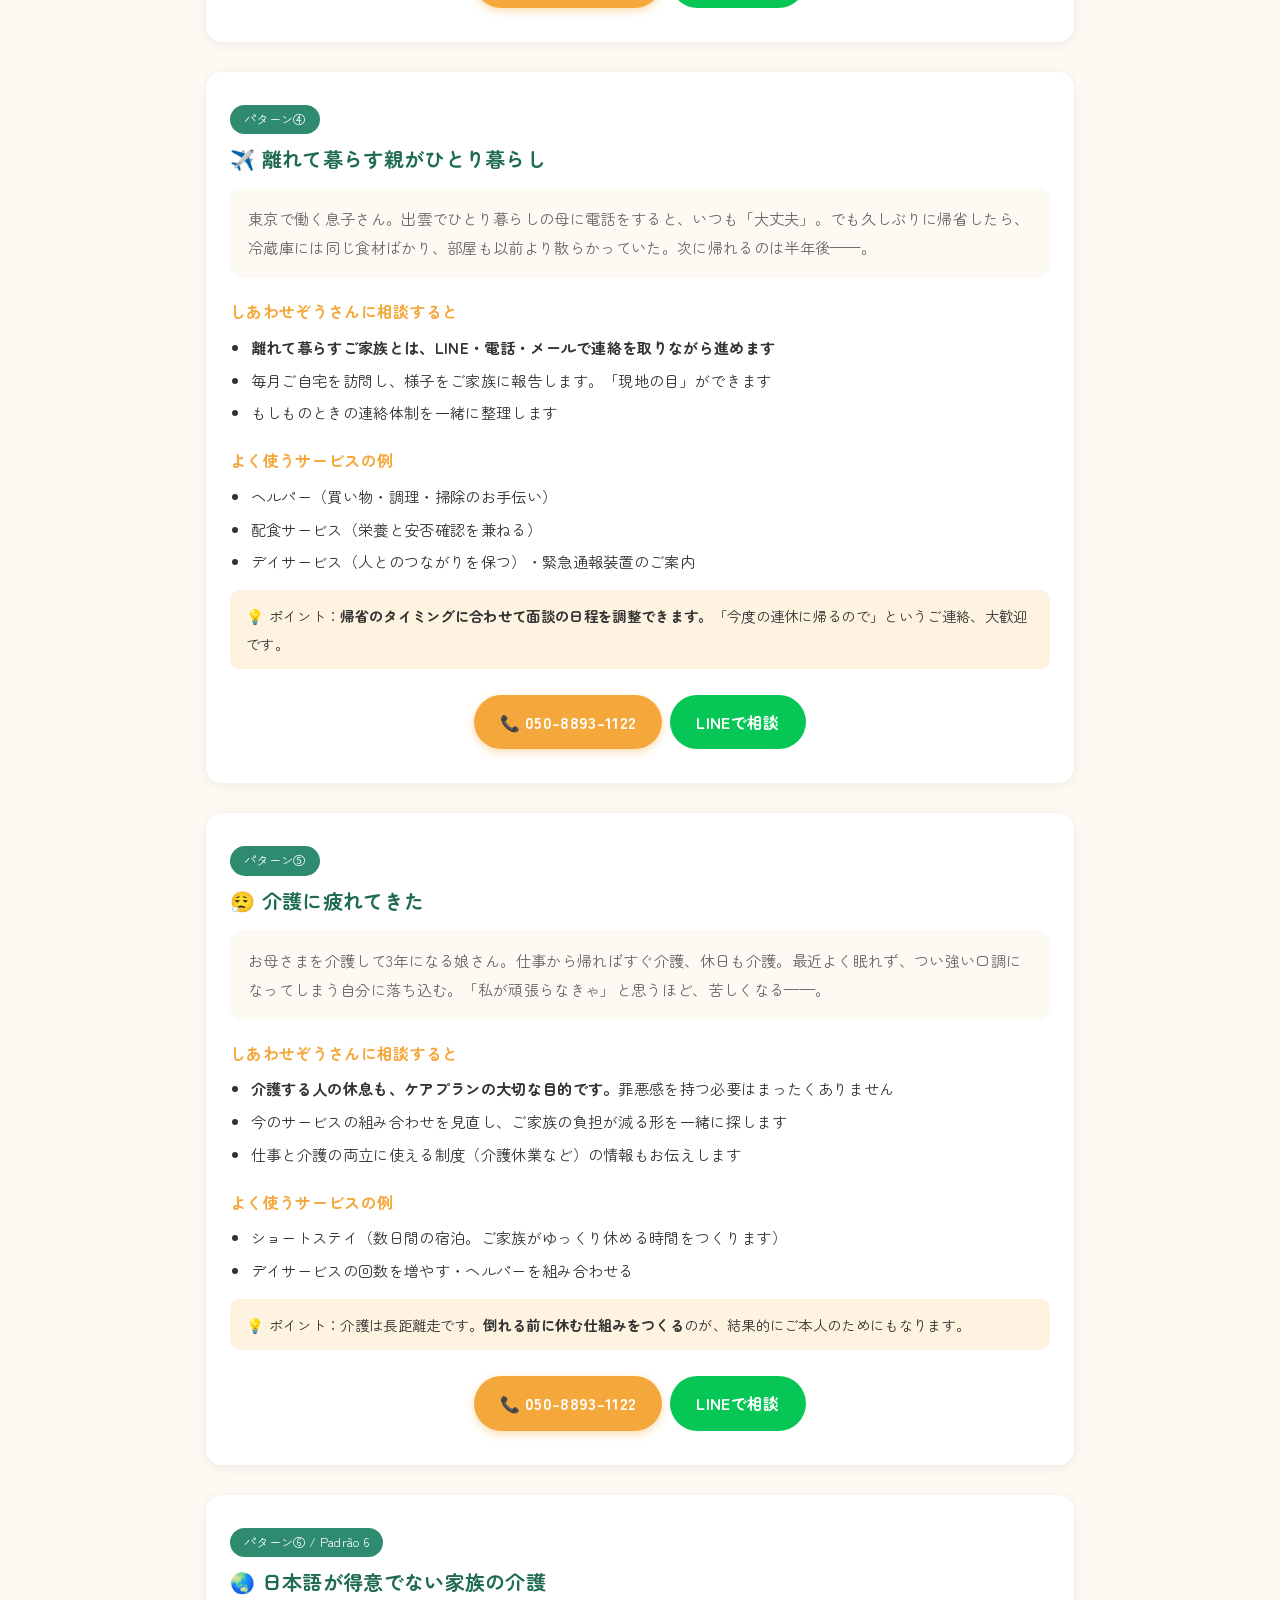
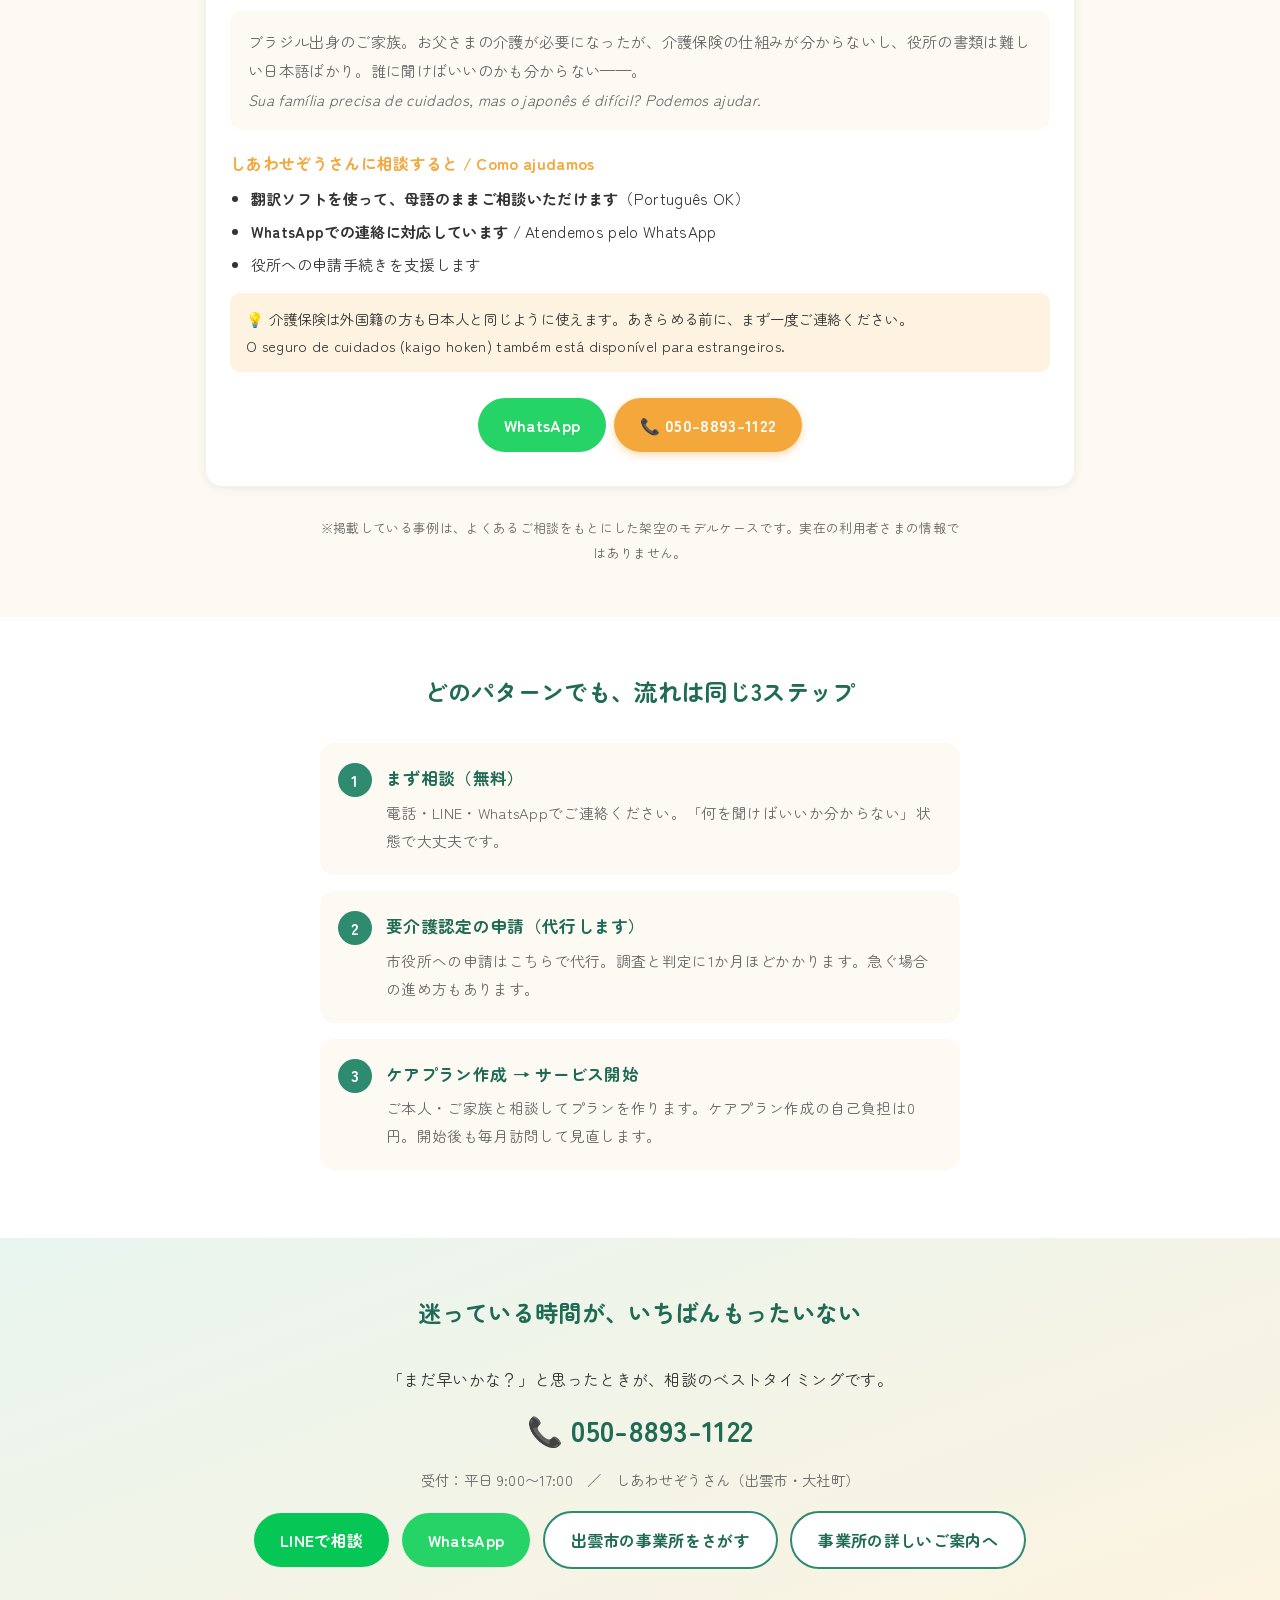
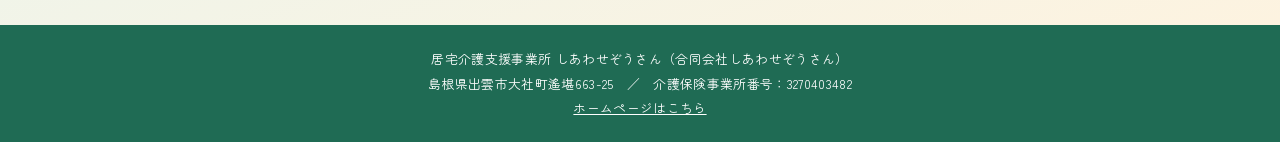
==== commit 2e040e46: "SEO対策：構造化データ・OGP・canonical・サイトマップ・アイコン追加、文言修正（申請手続きを支援） Co-Authored-By: Claude Fable 5 <noreply@anth" ====
--- a/guide/index.html
+++ b/guide/index.html
@@ -5,6 +5,15 @@
 <meta name="viewport" content="width=device-width, initial-scale=1.0">
 <title>親の介護、何から始める？状況別ガイド｜しあわせぞうさん（出雲市・大社町のケアマネジャー）</title>
 <meta name="description" content="「退院してと言われた」「物忘れが増えた」「遠くの親が心配」…出雲市のケアマネジャーが、よくある6つの状況別に介護の始め方をやさしく解説。相談・ケアプラン作成は自己負担0円。">
+<link rel="canonical" href="https://onikusannn-stack.github.io/shiawasezousan/guide/">
+<link rel="icon" type="image/png" sizes="192x192" href="../images/icon192.png">
+<link rel="apple-touch-icon" href="../images/apple_icon.png">
+<meta property="og:type" content="article">
+<meta property="og:title" content="親の介護、何から始める？状況別ガイド｜しあわせぞうさん">
+<meta property="og:description" content="「退院してと言われた」「物忘れが増えた」…出雲市のケアマネジャーが6つの状況別に介護の始め方をやさしく解説。">
+<meta property="og:url" content="https://onikusannn-stack.github.io/shiawasezousan/guide/">
+<meta property="og:image" content="https://onikusannn-stack.github.io/shiawasezousan/images/zou_art.jpg">
+<meta property="og:locale" content="ja_JP">
 <link rel="preconnect" href="https://fonts.googleapis.com">
 <link rel="preconnect" href="https://fonts.gstatic.com" crossorigin>
 <link href="https://fonts.googleapis.com/css2?family=Zen+Maru+Gothic:wght@400;500;700&display=swap" rel="stylesheet">
@@ -399,7 +408,7 @@
       <ul>
         <li><strong>翻訳ソフトを使って、母語のままご相談いただけます</strong>（Português OK）</li>
         <li><strong>WhatsAppでの連絡に対応しています</strong> / Atendemos pelo WhatsApp</li>
-        <li>役所への申請手続きを代行・同行します</li>
+        <li>役所への申請手続きを支援します</li>
       </ul>
       <div class="point">💡 介護保険は外国籍の方も日本人と同じように使えます。あきらめる前に、まず一度ご連絡ください。<br>O seguro de cuidados (kaigo hoken) também está disponível para estrangeiros.</div>
       <div class="cta"><a href="https://wa.me/message/Q4KJPEWBH2D3F1" target="_blank" rel="noopener" class="btn btn-wa">WhatsApp</a><a href="tel:050-8893-1122" class="btn btn-tel">📞 050-8893-1122</a></div>
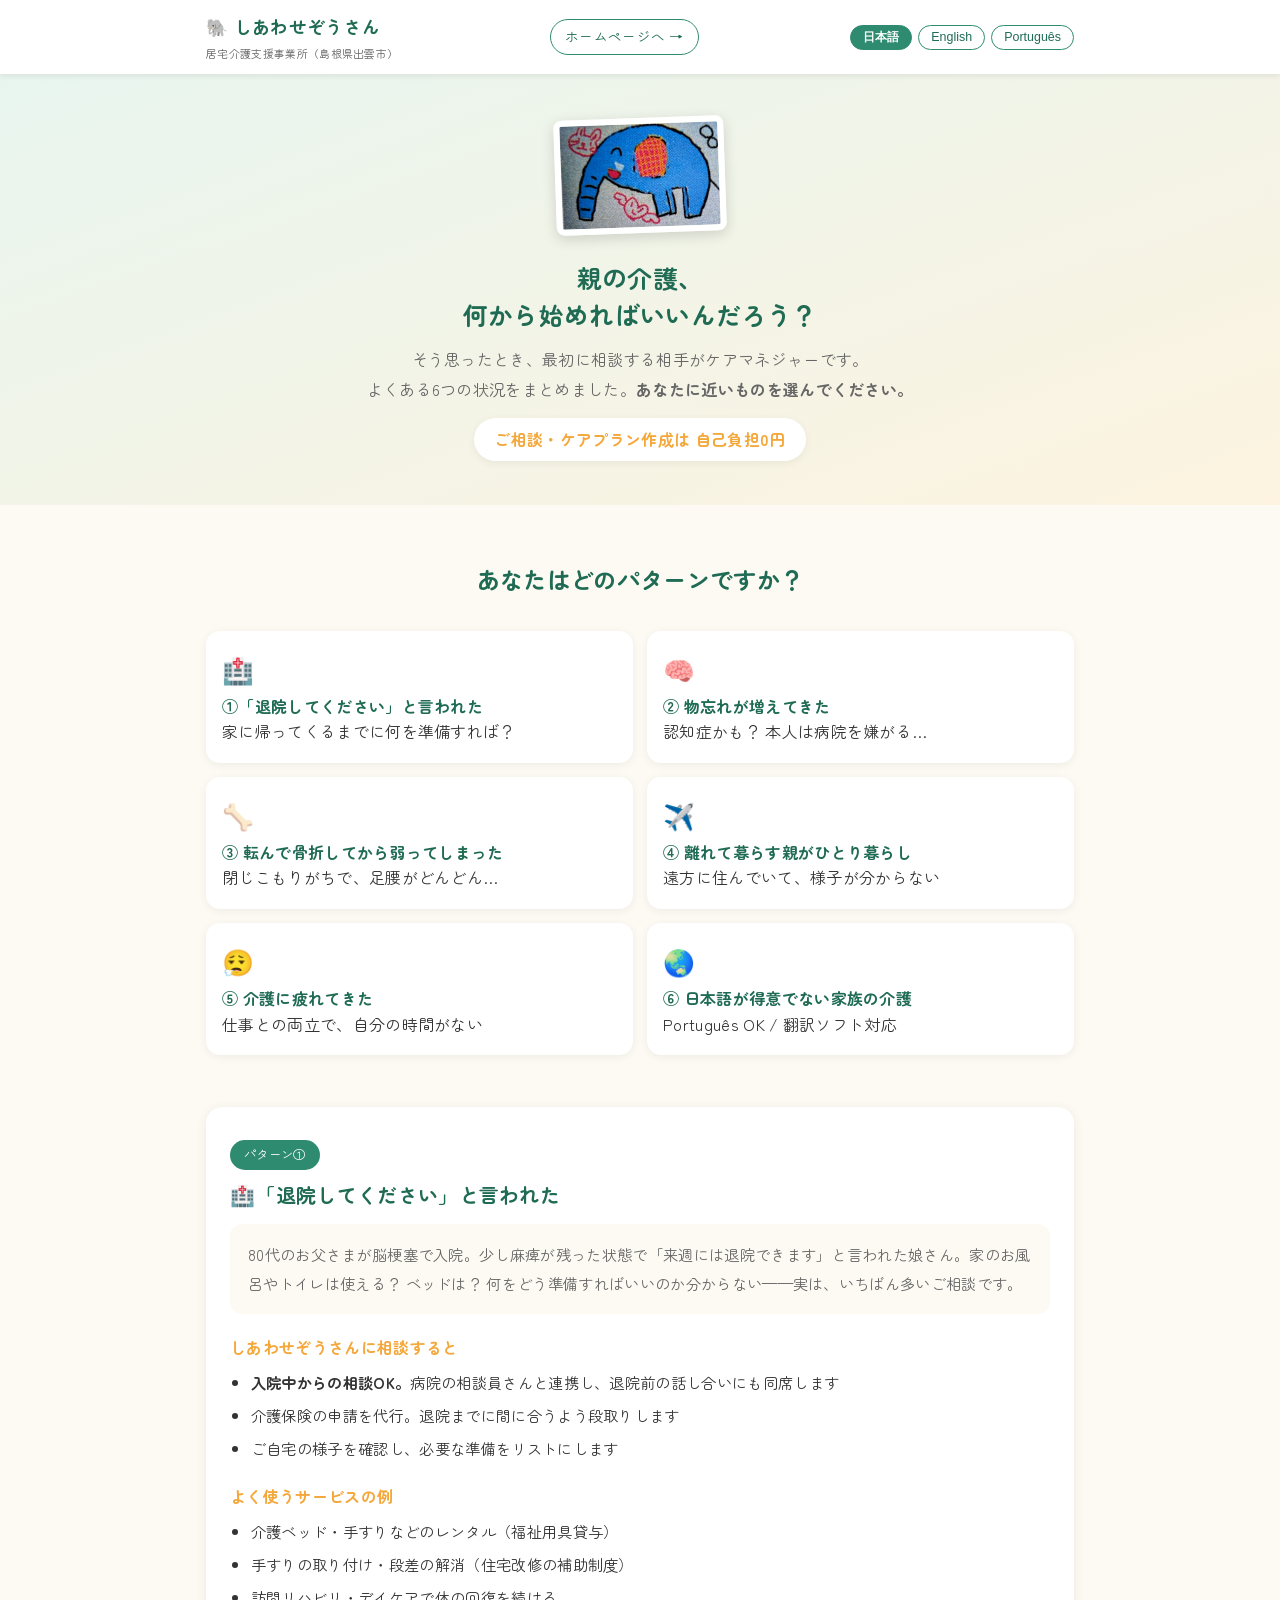
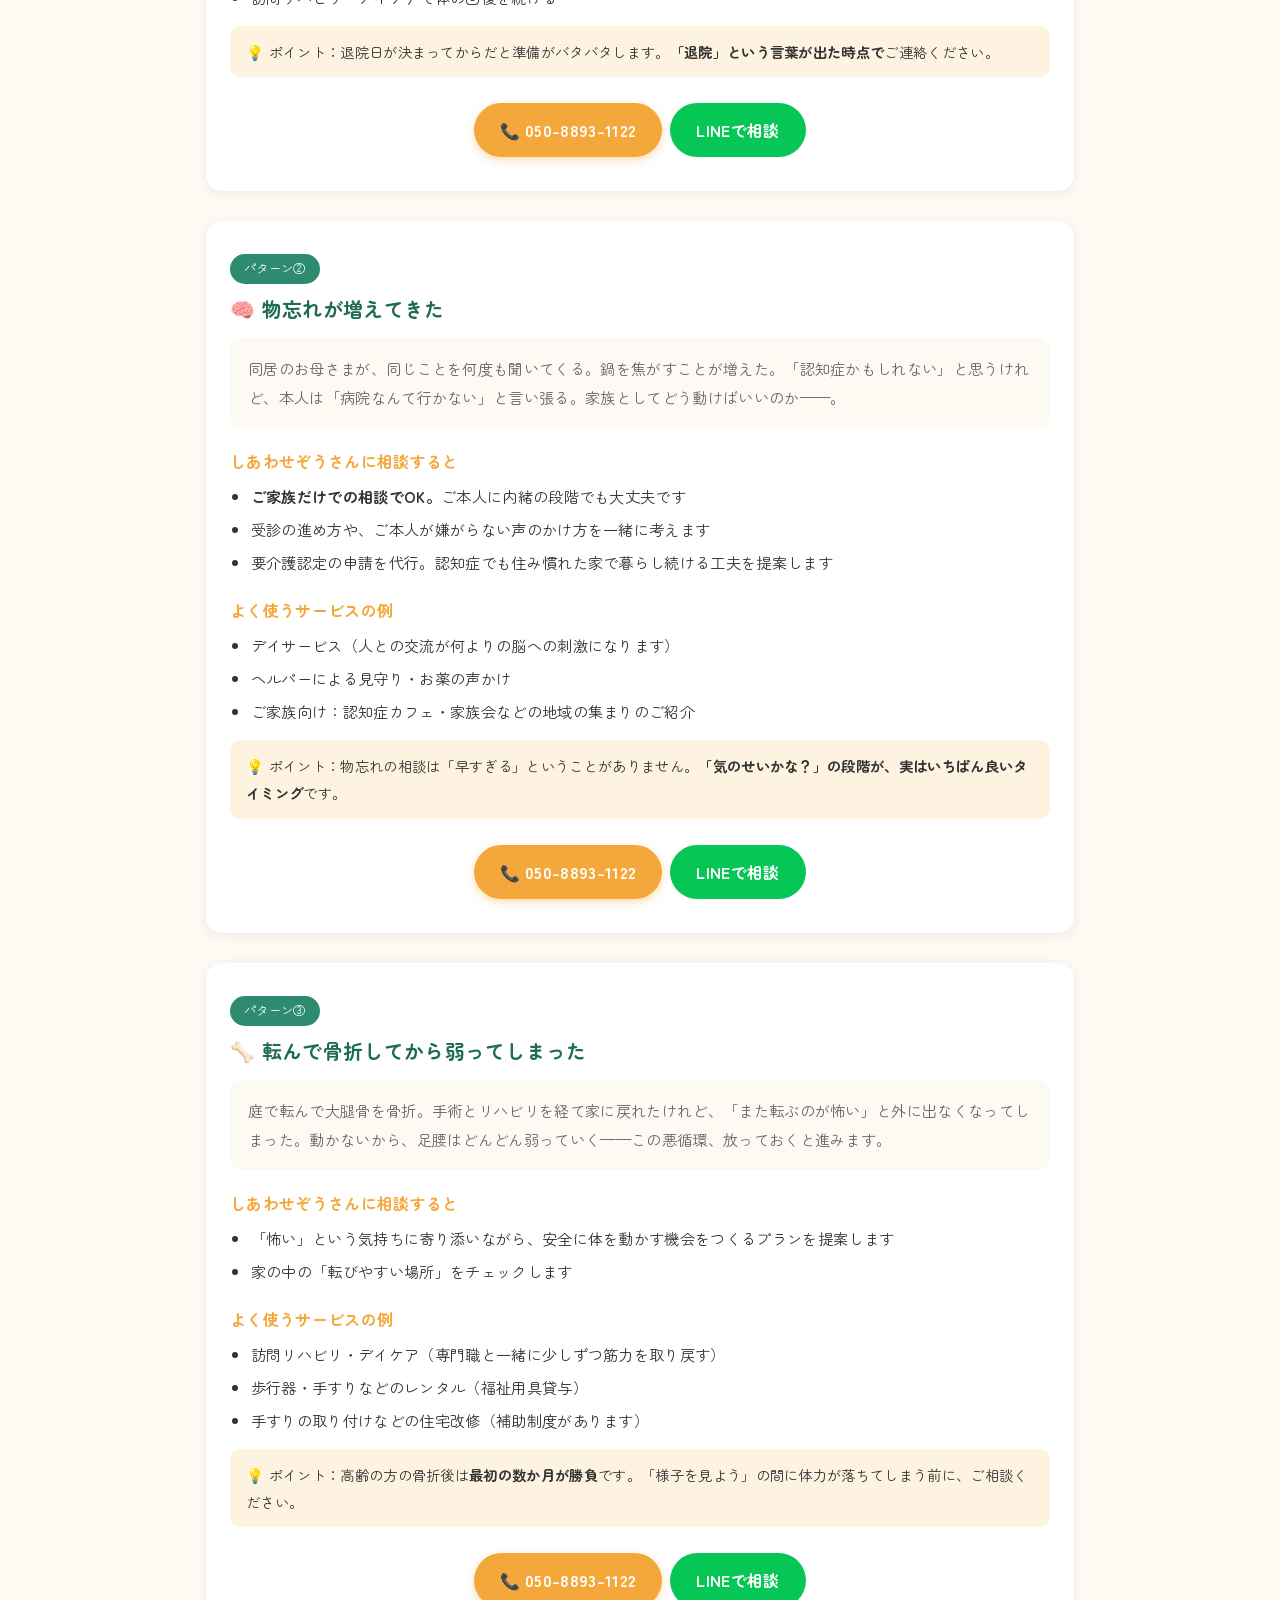
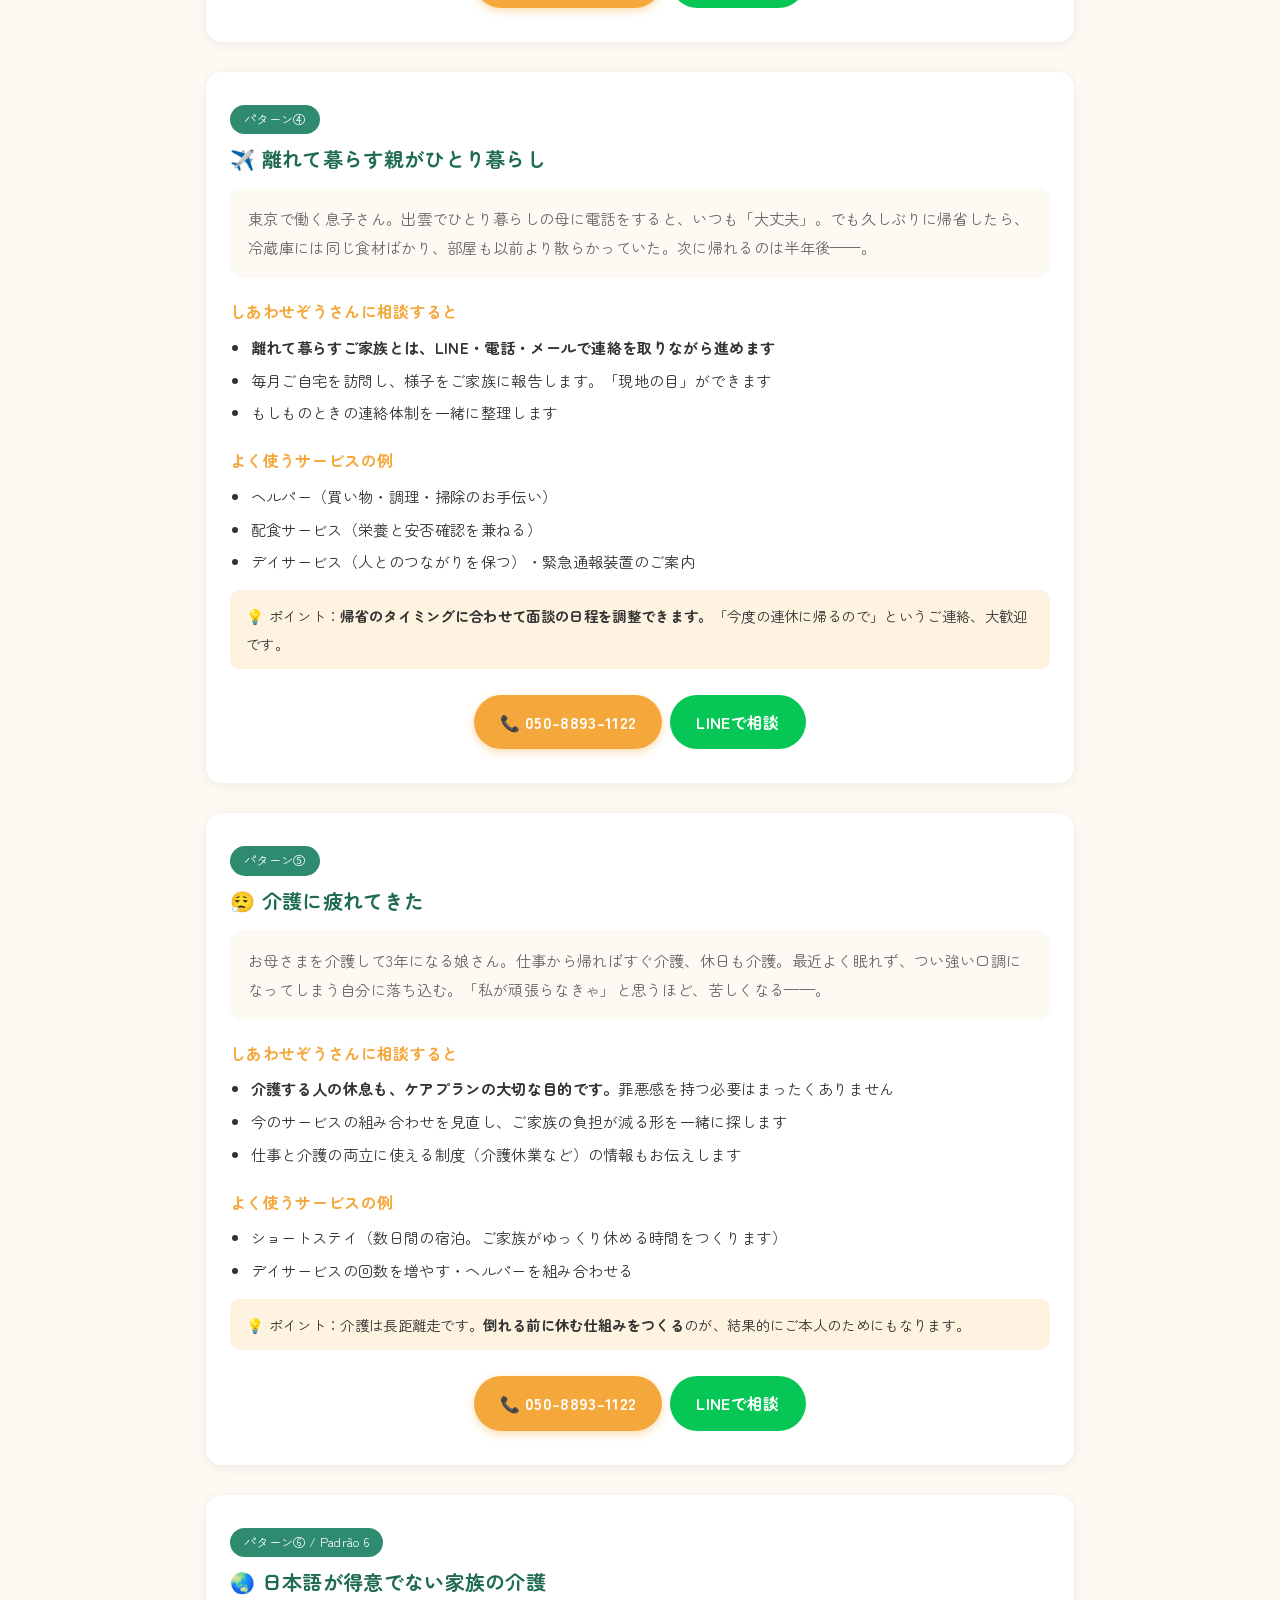
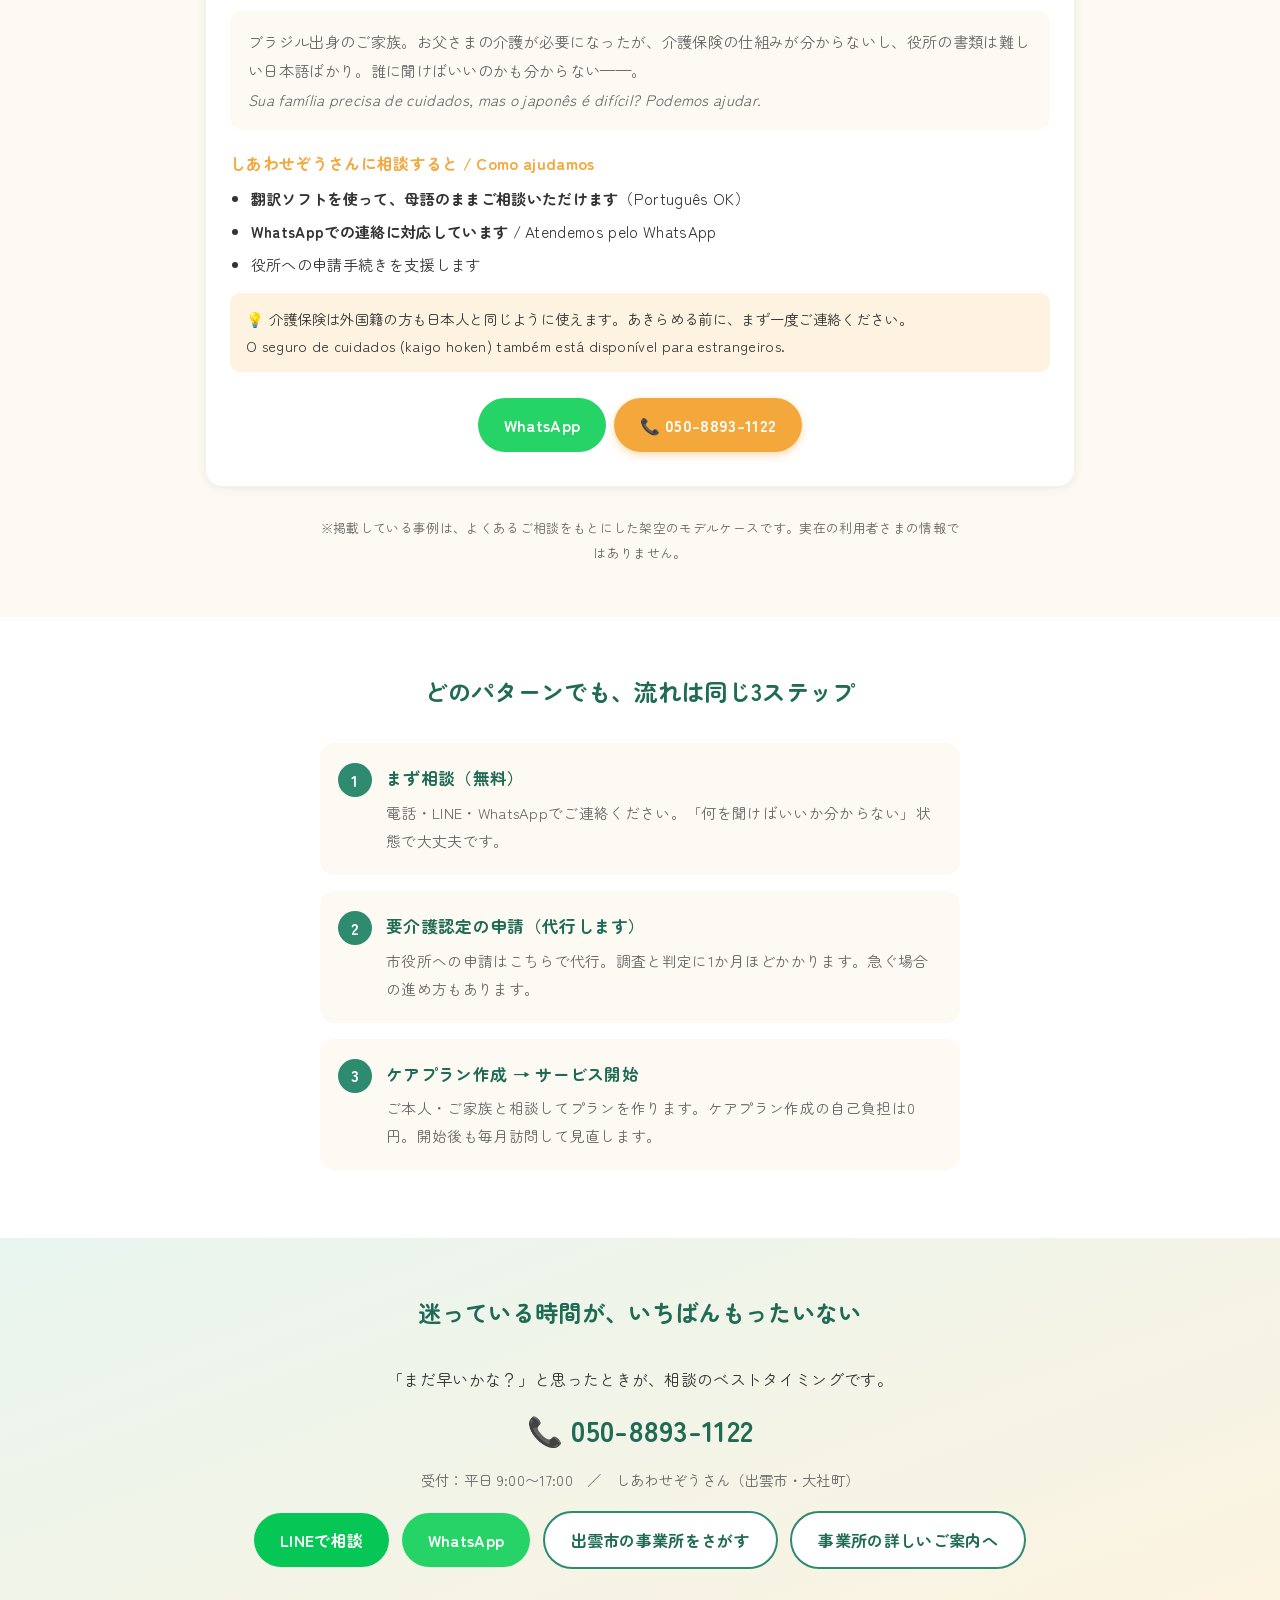
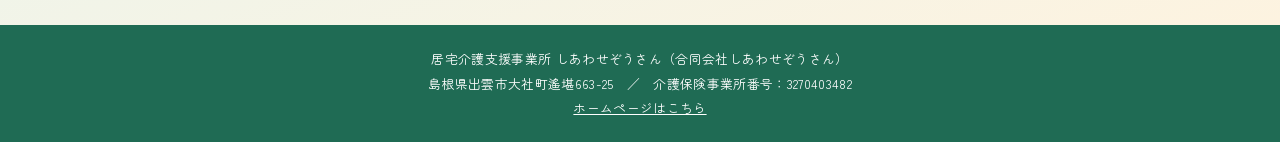
==== commit a0631216: "2026-07-26に直したまま公開していなかった3ページを公開する - guide: 3言語切り替え（日本語/English/Português・74項目）とJSON-LDを追加。文章の削除はゼロ（" ====
--- a/guide/index.html
+++ b/guide/index.html
@@ -6,6 +6,8 @@
 <title>親の介護、何から始める？状況別ガイド｜しあわせぞうさん（出雲市・大社町のケアマネジャー）</title>
 <meta name="description" content="「退院してと言われた」「物忘れが増えた」「遠くの親が心配」…出雲市のケアマネジャーが、よくある6つの状況別に介護の始め方をやさしく解説。相談・ケアプラン作成は自己負担0円。">
 <link rel="canonical" href="https://onikusannn-stack.github.io/shiawasezousan/guide/">
+<link rel="icon" href="../favicon.ico" sizes="any">
+<link rel="icon" type="image/svg+xml" href="../images/favicon.svg">
 <link rel="icon" type="image/png" sizes="192x192" href="../images/icon192.png">
 <link rel="apple-touch-icon" href="../images/apple_icon.png">
 <meta property="og:type" content="article">
@@ -266,35 +268,89 @@
     .reveal { opacity: 1; transform: none; transition: none; }
     html { scroll-behavior: auto; }
   }
+  .lang-switch {
+    display: flex;
+    gap: 6px;
+    order: 3;
+  }
+  .lang-switch button {
+    border: 1px solid var(--main);
+    background: #ffffff;
+    color: var(--main-dark);
+    border-radius: 999px;
+    padding: 3px 12px;
+    font-size: 0.78rem;
+    cursor: pointer;
+  }
+  .lang-switch button.active {
+    background: var(--main);
+    color: #ffffff;
+    font-weight: bold;
+  }
 </style>
+<script type="application/ld+json">
+[
+  {
+    "@context": "https://schema.org",
+    "@type": "WebPage",
+    "name": "親の介護、何から始める？状況別ガイド",
+    "description": "出雲市のケアマネジャーが、よくある6つの状況別に介護の始め方をやさしく解説するガイドです。",
+    "url": "https://onikusannn-stack.github.io/shiawasezousan/guide/",
+    "isPartOf": {
+      "@type": "WebSite",
+      "name": "しあわせぞうさん",
+      "url": "https://onikusannn-stack.github.io/shiawasezousan/"
+    },
+    "publisher": {
+      "@type": "Organization",
+      "name": "合同会社しあわせぞうさん",
+      "logo": { "@type": "ImageObject", "url": "https://onikusannn-stack.github.io/shiawasezousan/images/icon192.png" }
+    },
+    "inLanguage": "ja"
+  },
+  {
+    "@context": "https://schema.org",
+    "@type": "BreadcrumbList",
+    "itemListElement": [
+      { "@type": "ListItem", "position": 1, "name": "ホーム", "item": "https://onikusannn-stack.github.io/shiawasezousan/" },
+      { "@type": "ListItem", "position": 2, "name": "はじめての介護ガイド", "item": "https://onikusannn-stack.github.io/shiawasezousan/guide/" }
+    ]
+  }
+]
+</script>
 </head>
 <body>
 
 <header>
   <div class="header-inner">
-    <a href="../" class="logo">🐘 しあわせぞうさん<small>居宅介護支援事業所（島根県出雲市）</small></a>
-    <a href="../" class="home-link">ホームページへ →</a>
+    <a href="../" class="logo" data-i18n="g.logo">🐘 しあわせぞうさん<small>居宅介護支援事業所（島根県出雲市）</small></a>
+    <a href="../" class="home-link" data-i18n="g.homelink">ホームページへ →</a>
+    <div class="lang-switch" aria-label="Language">
+      <button type="button" data-lang="ja">日本語</button>
+      <button type="button" data-lang="en">English</button>
+      <button type="button" data-lang="pt">Português</button>
+    </div>
   </div>
 </header>
 
 <div class="hero">
   <img class="zou" src="../images/zou_art.jpg" alt="しあわせぞうさんのゾウの絵">
-  <h1>親の介護、<br>何から始めればいいんだろう？</h1>
-  <p>そう思ったとき、最初に相談する相手がケアマネジャーです。<br>
+  <h1 data-i18n="g.h1">親の介護、<br>何から始めればいいんだろう？</h1>
+  <p data-i18n="g.lead">そう思ったとき、最初に相談する相手がケアマネジャーです。<br>
   よくある6つの状況をまとめました。<strong>あなたに近いものを選んでください。</strong></p>
-  <span class="free">ご相談・ケアプラン作成は 自己負担0円</span>
+  <span class="free" data-i18n="g.free">ご相談・ケアプラン作成は 自己負担0円</span>
 </div>
 
 <section>
   <div class="inner">
-    <h2>あなたはどのパターンですか？</h2>
+    <h2 data-i18n="g.pick.h2">あなたはどのパターンですか？</h2>
     <div class="picker">
-      <a href="#case1"><span class="icon">🏥</span><span class="t">①「退院してください」と言われた</span>家に帰ってくるまでに何を準備すれば？</a>
-      <a href="#case2"><span class="icon">🧠</span><span class="t">② 物忘れが増えてきた</span>認知症かも？ 本人は病院を嫌がる…</a>
-      <a href="#case3"><span class="icon">🦴</span><span class="t">③ 転んで骨折してから弱ってしまった</span>閉じこもりがちで、足腰がどんどん…</a>
-      <a href="#case4"><span class="icon">✈️</span><span class="t">④ 離れて暮らす親がひとり暮らし</span>遠方に住んでいて、様子が分からない</a>
-      <a href="#case5"><span class="icon">😮‍💨</span><span class="t">⑤ 介護に疲れてきた</span>仕事との両立で、自分の時間がない</a>
-      <a href="#case6"><span class="icon">🌏</span><span class="t">⑥ 日本語が得意でない家族の介護</span>Português OK / 翻訳ソフト対応</a>
+      <a href="#case1" data-i18n="g.pick1"><span class="icon">🏥</span><span class="t">①「退院してください」と言われた</span>家に帰ってくるまでに何を準備すれば？</a>
+      <a href="#case2" data-i18n="g.pick2"><span class="icon">🧠</span><span class="t">② 物忘れが増えてきた</span>認知症かも？ 本人は病院を嫌がる…</a>
+      <a href="#case3" data-i18n="g.pick3"><span class="icon">🦴</span><span class="t">③ 転んで骨折してから弱ってしまった</span>閉じこもりがちで、足腰がどんどん…</a>
+      <a href="#case4" data-i18n="g.pick4"><span class="icon">✈️</span><span class="t">④ 離れて暮らす親がひとり暮らし</span>遠方に住んでいて、様子が分からない</a>
+      <a href="#case5" data-i18n="g.pick5"><span class="icon">😮‍💨</span><span class="t">⑤ 介護に疲れてきた</span>仕事との両立で、自分の時間がない</a>
+      <a href="#case6" data-i18n="g.pick6"><span class="icon">🌏</span><span class="t">⑥ 日本語が得意でない家族の介護</span>Português OK / 翻訳ソフト対応</a>
     </div>
   </div>
 </section>
@@ -303,136 +359,136 @@
   <div class="inner">
 
     <div class="case" id="case1">
-      <span class="tag">パターン①</span>
-      <h3>🏥「退院してください」と言われた</h3>
-      <div class="story">80代のお父さまが脳梗塞で入院。少し麻痺が残った状態で「来週には退院できます」と言われた娘さん。家のお風呂やトイレは使える？ ベッドは？ 何をどう準備すればいいのか分からない——実は、いちばん多いご相談です。</div>
-      <h4>しあわせぞうさんに相談すると</h4>
-      <ul>
+      <span class="tag" data-i18n="c1.tag">パターン①</span>
+      <h3 data-i18n="c1.h3">🏥「退院してください」と言われた</h3>
+      <div class="story" data-i18n="c1.story">80代のお父さまが脳梗塞で入院。少し麻痺が残った状態で「来週には退院できます」と言われた娘さん。家のお風呂やトイレは使える？ ベッドは？ 何をどう準備すればいいのか分からない——実は、いちばん多いご相談です。</div>
+      <h4 data-i18n="c1.h4a">しあわせぞうさんに相談すると</h4>
+      <ul data-i18n="c1.ula">
         <li><strong>入院中からの相談OK。</strong>病院の相談員さんと連携し、退院前の話し合いにも同席します</li>
         <li>介護保険の申請を代行。退院までに間に合うよう段取りします</li>
         <li>ご自宅の様子を確認し、必要な準備をリストにします</li>
       </ul>
-      <h4>よく使うサービスの例</h4>
-      <ul>
+      <h4 data-i18n="c1.h4b">よく使うサービスの例</h4>
+      <ul data-i18n="c1.ulb">
         <li>介護ベッド・手すりなどのレンタル（福祉用具貸与）</li>
         <li>手すりの取り付け・段差の解消（住宅改修の補助制度）</li>
         <li>訪問リハビリ・デイケアで体の回復を続ける</li>
       </ul>
-      <div class="point">💡 ポイント：退院日が決まってからだと準備がバタバタします。<strong>「退院」という言葉が出た時点で</strong>ご連絡ください。</div>
-      <div class="cta"><a href="tel:050-8893-1122" class="btn btn-tel">📞 050-8893-1122</a><a href="https://works.do/R/ti/p/ishizakicorporation.hitoshi@works-459349" target="_blank" rel="noopener" class="btn btn-line">LINEで相談</a></div>
+      <div class="point" data-i18n="c1.point">💡 ポイント：退院日が決まってからだと準備がバタバタします。<strong>「退院」という言葉が出た時点で</strong>ご連絡ください。</div>
+      <div class="cta"><a href="tel:050-8893-1122" class="btn btn-tel">📞 050-8893-1122</a><a href="https://works.do/R/ti/p/ishizakicorporation.hitoshi@works-459349" target="_blank" rel="noopener" class="btn btn-line" data-i18n="btn.line">LINEで相談</a></div>
     </div>
 
     <div class="case" id="case2">
-      <span class="tag">パターン②</span>
-      <h3>🧠 物忘れが増えてきた</h3>
-      <div class="story">同居のお母さまが、同じことを何度も聞いてくる。鍋を焦がすことが増えた。「認知症かもしれない」と思うけれど、本人は「病院なんて行かない」と言い張る。家族としてどう動けばいいのか——。</div>
-      <h4>しあわせぞうさんに相談すると</h4>
-      <ul>
+      <span class="tag" data-i18n="c2.tag">パターン②</span>
+      <h3 data-i18n="c2.h3">🧠 物忘れが増えてきた</h3>
+      <div class="story" data-i18n="c2.story">同居のお母さまが、同じことを何度も聞いてくる。鍋を焦がすことが増えた。「認知症かもしれない」と思うけれど、本人は「病院なんて行かない」と言い張る。家族としてどう動けばいいのか——。</div>
+      <h4 data-i18n="c2.h4a">しあわせぞうさんに相談すると</h4>
+      <ul data-i18n="c2.ula">
         <li><strong>ご家族だけでの相談でOK。</strong>ご本人に内緒の段階でも大丈夫です</li>
         <li>受診の進め方や、ご本人が嫌がらない声のかけ方を一緒に考えます</li>
         <li>要介護認定の申請を代行。認知症でも住み慣れた家で暮らし続ける工夫を提案します</li>
       </ul>
-      <h4>よく使うサービスの例</h4>
-      <ul>
+      <h4 data-i18n="c2.h4b">よく使うサービスの例</h4>
+      <ul data-i18n="c2.ulb">
         <li>デイサービス（人との交流が何よりの脳への刺激になります）</li>
         <li>ヘルパーによる見守り・お薬の声かけ</li>
         <li>ご家族向け：認知症カフェ・家族会などの地域の集まりのご紹介</li>
       </ul>
-      <div class="point">💡 ポイント：物忘れの相談は「早すぎる」ということがありません。<strong>「気のせいかな？」の段階が、実はいちばん良いタイミング</strong>です。</div>
-      <div class="cta"><a href="tel:050-8893-1122" class="btn btn-tel">📞 050-8893-1122</a><a href="https://works.do/R/ti/p/ishizakicorporation.hitoshi@works-459349" target="_blank" rel="noopener" class="btn btn-line">LINEで相談</a></div>
+      <div class="point" data-i18n="c2.point">💡 ポイント：物忘れの相談は「早すぎる」ということがありません。<strong>「気のせいかな？」の段階が、実はいちばん良いタイミング</strong>です。</div>
+      <div class="cta"><a href="tel:050-8893-1122" class="btn btn-tel">📞 050-8893-1122</a><a href="https://works.do/R/ti/p/ishizakicorporation.hitoshi@works-459349" target="_blank" rel="noopener" class="btn btn-line" data-i18n="btn.line">LINEで相談</a></div>
     </div>
 
     <div class="case" id="case3">
-      <span class="tag">パターン③</span>
-      <h3>🦴 転んで骨折してから弱ってしまった</h3>
-      <div class="story">庭で転んで大腿骨を骨折。手術とリハビリを経て家に戻れたけれど、「また転ぶのが怖い」と外に出なくなってしまった。動かないから、足腰はどんどん弱っていく——この悪循環、放っておくと進みます。</div>
-      <h4>しあわせぞうさんに相談すると</h4>
-      <ul>
+      <span class="tag" data-i18n="c3.tag">パターン③</span>
+      <h3 data-i18n="c3.h3">🦴 転んで骨折してから弱ってしまった</h3>
+      <div class="story" data-i18n="c3.story">庭で転んで大腿骨を骨折。手術とリハビリを経て家に戻れたけれど、「また転ぶのが怖い」と外に出なくなってしまった。動かないから、足腰はどんどん弱っていく——この悪循環、放っておくと進みます。</div>
+      <h4 data-i18n="c3.h4a">しあわせぞうさんに相談すると</h4>
+      <ul data-i18n="c3.ula">
         <li>「怖い」という気持ちに寄り添いながら、安全に体を動かす機会をつくるプランを提案します</li>
         <li>家の中の「転びやすい場所」をチェックします</li>
       </ul>
-      <h4>よく使うサービスの例</h4>
-      <ul>
+      <h4 data-i18n="c3.h4b">よく使うサービスの例</h4>
+      <ul data-i18n="c3.ulb">
         <li>訪問リハビリ・デイケア（専門職と一緒に少しずつ筋力を取り戻す）</li>
         <li>歩行器・手すりなどのレンタル（福祉用具貸与）</li>
         <li>手すりの取り付けなどの住宅改修（補助制度があります）</li>
       </ul>
-      <div class="point">💡 ポイント：高齢の方の骨折後は<strong>最初の数か月が勝負</strong>です。「様子を見よう」の間に体力が落ちてしまう前に、ご相談ください。</div>
-      <div class="cta"><a href="tel:050-8893-1122" class="btn btn-tel">📞 050-8893-1122</a><a href="https://works.do/R/ti/p/ishizakicorporation.hitoshi@works-459349" target="_blank" rel="noopener" class="btn btn-line">LINEで相談</a></div>
+      <div class="point" data-i18n="c3.point">💡 ポイント：高齢の方の骨折後は<strong>最初の数か月が勝負</strong>です。「様子を見よう」の間に体力が落ちてしまう前に、ご相談ください。</div>
+      <div class="cta"><a href="tel:050-8893-1122" class="btn btn-tel">📞 050-8893-1122</a><a href="https://works.do/R/ti/p/ishizakicorporation.hitoshi@works-459349" target="_blank" rel="noopener" class="btn btn-line" data-i18n="btn.line">LINEで相談</a></div>
     </div>
 
     <div class="case" id="case4">
-      <span class="tag">パターン④</span>
-      <h3>✈️ 離れて暮らす親がひとり暮らし</h3>
-      <div class="story">東京で働く息子さん。出雲でひとり暮らしの母に電話をすると、いつも「大丈夫」。でも久しぶりに帰省したら、冷蔵庫には同じ食材ばかり、部屋も以前より散らかっていた。次に帰れるのは半年後——。</div>
-      <h4>しあわせぞうさんに相談すると</h4>
-      <ul>
+      <span class="tag" data-i18n="c4.tag">パターン④</span>
+      <h3 data-i18n="c4.h3">✈️ 離れて暮らす親がひとり暮らし</h3>
+      <div class="story" data-i18n="c4.story">東京で働く息子さん。出雲でひとり暮らしの母に電話をすると、いつも「大丈夫」。でも久しぶりに帰省したら、冷蔵庫には同じ食材ばかり、部屋も以前より散らかっていた。次に帰れるのは半年後——。</div>
+      <h4 data-i18n="c4.h4a">しあわせぞうさんに相談すると</h4>
+      <ul data-i18n="c4.ula">
         <li><strong>離れて暮らすご家族とは、LINE・電話・メールで連絡を取りながら進めます</strong></li>
         <li>毎月ご自宅を訪問し、様子をご家族に報告します。「現地の目」ができます</li>
         <li>もしものときの連絡体制を一緒に整理します</li>
       </ul>
-      <h4>よく使うサービスの例</h4>
-      <ul>
+      <h4 data-i18n="c4.h4b">よく使うサービスの例</h4>
+      <ul data-i18n="c4.ulb">
         <li>ヘルパー（買い物・調理・掃除のお手伝い）</li>
         <li>配食サービス（栄養と安否確認を兼ねる）</li>
         <li>デイサービス（人とのつながりを保つ）・緊急通報装置のご案内</li>
       </ul>
-      <div class="point">💡 ポイント：<strong>帰省のタイミングに合わせて面談の日程を調整できます。</strong>「今度の連休に帰るので」というご連絡、大歓迎です。</div>
-      <div class="cta"><a href="tel:050-8893-1122" class="btn btn-tel">📞 050-8893-1122</a><a href="https://works.do/R/ti/p/ishizakicorporation.hitoshi@works-459349" target="_blank" rel="noopener" class="btn btn-line">LINEで相談</a></div>
+      <div class="point" data-i18n="c4.point">💡 ポイント：<strong>帰省のタイミングに合わせて面談の日程を調整できます。</strong>「今度の連休に帰るので」というご連絡、大歓迎です。</div>
+      <div class="cta"><a href="tel:050-8893-1122" class="btn btn-tel">📞 050-8893-1122</a><a href="https://works.do/R/ti/p/ishizakicorporation.hitoshi@works-459349" target="_blank" rel="noopener" class="btn btn-line" data-i18n="btn.line">LINEで相談</a></div>
     </div>
 
     <div class="case" id="case5">
-      <span class="tag">パターン⑤</span>
-      <h3>😮‍💨 介護に疲れてきた</h3>
-      <div class="story">お母さまを介護して3年になる娘さん。仕事から帰ればすぐ介護、休日も介護。最近よく眠れず、つい強い口調になってしまう自分に落ち込む。「私が頑張らなきゃ」と思うほど、苦しくなる——。</div>
-      <h4>しあわせぞうさんに相談すると</h4>
-      <ul>
+      <span class="tag" data-i18n="c5.tag">パターン⑤</span>
+      <h3 data-i18n="c5.h3">😮‍💨 介護に疲れてきた</h3>
+      <div class="story" data-i18n="c5.story">お母さまを介護して3年になる娘さん。仕事から帰ればすぐ介護、休日も介護。最近よく眠れず、つい強い口調になってしまう自分に落ち込む。「私が頑張らなきゃ」と思うほど、苦しくなる——。</div>
+      <h4 data-i18n="c5.h4a">しあわせぞうさんに相談すると</h4>
+      <ul data-i18n="c5.ula">
         <li><strong>介護する人の休息も、ケアプランの大切な目的です。</strong>罪悪感を持つ必要はまったくありません</li>
         <li>今のサービスの組み合わせを見直し、ご家族の負担が減る形を一緒に探します</li>
         <li>仕事と介護の両立に使える制度（介護休業など）の情報もお伝えします</li>
       </ul>
-      <h4>よく使うサービスの例</h4>
-      <ul>
+      <h4 data-i18n="c5.h4b">よく使うサービスの例</h4>
+      <ul data-i18n="c5.ulb">
         <li>ショートステイ（数日間の宿泊。ご家族がゆっくり休める時間をつくります）</li>
         <li>デイサービスの回数を増やす・ヘルパーを組み合わせる</li>
       </ul>
-      <div class="point">💡 ポイント：介護は長距離走です。<strong>倒れる前に休む仕組みをつくる</strong>のが、結果的にご本人のためにもなります。</div>
-      <div class="cta"><a href="tel:050-8893-1122" class="btn btn-tel">📞 050-8893-1122</a><a href="https://works.do/R/ti/p/ishizakicorporation.hitoshi@works-459349" target="_blank" rel="noopener" class="btn btn-line">LINEで相談</a></div>
+      <div class="point" data-i18n="c5.point">💡 ポイント：介護は長距離走です。<strong>倒れる前に休む仕組みをつくる</strong>のが、結果的にご本人のためにもなります。</div>
+      <div class="cta"><a href="tel:050-8893-1122" class="btn btn-tel">📞 050-8893-1122</a><a href="https://works.do/R/ti/p/ishizakicorporation.hitoshi@works-459349" target="_blank" rel="noopener" class="btn btn-line" data-i18n="btn.line">LINEで相談</a></div>
     </div>
 
     <div class="case" id="case6">
-      <span class="tag">パターン⑥ / Padrão 6</span>
-      <h3>🌏 日本語が得意でない家族の介護</h3>
-      <div class="story">ブラジル出身のご家族。お父さまの介護が必要になったが、介護保険の仕組みが分からないし、役所の書類は難しい日本語ばかり。誰に聞けばいいのかも分からない——。<br><em>Sua família precisa de cuidados, mas o japonês é difícil? Podemos ajudar.</em></div>
-      <h4>しあわせぞうさんに相談すると / Como ajudamos</h4>
-      <ul>
+      <span class="tag" data-i18n="c6.tag">パターン⑥ / Padrão 6</span>
+      <h3 data-i18n="c6.h3">🌏 日本語が得意でない家族の介護</h3>
+      <div class="story" data-i18n="c6.story">ブラジル出身のご家族。お父さまの介護が必要になったが、介護保険の仕組みが分からないし、役所の書類は難しい日本語ばかり。誰に聞けばいいのかも分からない——。<br><em>Sua família precisa de cuidados, mas o japonês é difícil? Podemos ajudar.</em></div>
+      <h4 data-i18n="c6.h4a">しあわせぞうさんに相談すると / Como ajudamos</h4>
+      <ul data-i18n="c6.ula">
         <li><strong>翻訳ソフトを使って、母語のままご相談いただけます</strong>（Português OK）</li>
         <li><strong>WhatsAppでの連絡に対応しています</strong> / Atendemos pelo WhatsApp</li>
         <li>役所への申請手続きを支援します</li>
       </ul>
-      <div class="point">💡 介護保険は外国籍の方も日本人と同じように使えます。あきらめる前に、まず一度ご連絡ください。<br>O seguro de cuidados (kaigo hoken) também está disponível para estrangeiros.</div>
-      <div class="cta"><a href="https://wa.me/message/Q4KJPEWBH2D3F1" target="_blank" rel="noopener" class="btn btn-wa">WhatsApp</a><a href="tel:050-8893-1122" class="btn btn-tel">📞 050-8893-1122</a></div>
-    </div>
-
-    <p class="disclaimer">※掲載している事例は、よくあるご相談をもとにした架空のモデルケースです。実在の利用者さまの情報ではありません。</p>
+      <div class="point" data-i18n="c6.point">💡 介護保険は外国籍の方も日本人と同じように使えます。あきらめる前に、まず一度ご連絡ください。<br>O seguro de cuidados (kaigo hoken) também está disponível para estrangeiros.</div>
+      <div class="cta"><a href="https://wa.me/message/Q4KJPEWBH2D3F1" target="_blank" rel="noopener" class="btn btn-wa" data-i18n="btn.wa">WhatsApp</a><a href="tel:050-8893-1122" class="btn btn-tel">📞 050-8893-1122</a></div>
+    </div>
+
+    <p class="disclaimer" data-i18n="g.disclaimer">※掲載している事例は、よくあるご相談をもとにした架空のモデルケースです。実在の利用者さまの情報ではありません。</p>
   </div>
 </section>
 
 <section class="steps-wrap">
   <div class="inner">
-    <h2>どのパターンでも、流れは同じ3ステップ</h2>
+    <h2 data-i18n="g.steps.h2">どのパターンでも、流れは同じ3ステップ</h2>
     <div class="steps">
       <div class="step">
-        <h3>まず相談（無料）</h3>
-        <p>電話・LINE・WhatsAppでご連絡ください。「何を聞けばいいか分からない」状態で大丈夫です。</p>
+        <h3 data-i18n="s1.h3">まず相談（無料）</h3>
+        <p data-i18n="s1.p">電話・LINE・WhatsAppでご連絡ください。「何を聞けばいいか分からない」状態で大丈夫です。</p>
       </div>
       <div class="step">
-        <h3>要介護認定の申請（代行します）</h3>
-        <p>市役所への申請はこちらで代行。調査と判定に1か月ほどかかります。急ぐ場合の進め方もあります。</p>
+        <h3 data-i18n="s2.h3">要介護認定の申請（代行します）</h3>
+        <p data-i18n="s2.p">市役所への申請はこちらで代行。調査と判定に1か月ほどかかります。急ぐ場合の進め方もあります。</p>
       </div>
       <div class="step">
-        <h3>ケアプラン作成 → サービス開始</h3>
-        <p>ご本人・ご家族と相談してプランを作ります。ケアプラン作成の自己負担は0円。開始後も毎月訪問して見直します。</p>
+        <h3 data-i18n="s3.h3">ケアプラン作成 → サービス開始</h3>
+        <p data-i18n="s3.p">ご本人・ご家族と相談してプランを作ります。ケアプラン作成の自己負担は0円。開始後も毎月訪問して見直します。</p>
       </div>
     </div>
   </div>
@@ -440,21 +496,21 @@
 
 <section class="final-cta">
   <div class="inner">
-    <h2>迷っている時間が、いちばんもったいない</h2>
-    <p>「まだ早いかな？」と思ったときが、相談のベストタイミングです。</p>
+    <h2 data-i18n="g.final.h2">迷っている時間が、いちばんもったいない</h2>
+    <p data-i18n="g.final.p">「まだ早いかな？」と思ったときが、相談のベストタイミングです。</p>
     <a href="tel:050-8893-1122" class="tel-big">📞 050-8893-1122</a>
-    <p class="hours">受付：平日 9:00〜17:00　／　しあわせぞうさん（出雲市・大社町）</p>
+    <p class="hours" data-i18n="g.hours">受付：平日 9:00〜17:00　／　しあわせぞうさん（出雲市・大社町）</p>
     <div>
-      <a href="https://works.do/R/ti/p/ishizakicorporation.hitoshi@works-459349" target="_blank" rel="noopener" class="btn btn-line">LINEで相談</a>
-      <a href="https://wa.me/message/Q4KJPEWBH2D3F1" target="_blank" rel="noopener" class="btn btn-wa">WhatsApp</a>
-      <a href="../jigyosho/" class="btn" style="background:#ffffff;color:var(--main-dark);border:2px solid var(--main);">出雲市の事業所をさがす</a>
-      <a href="../" class="btn" style="background:#ffffff;color:var(--main-dark);border:2px solid var(--main);">事業所の詳しいご案内へ</a>
+      <a href="https://works.do/R/ti/p/ishizakicorporation.hitoshi@works-459349" target="_blank" rel="noopener" class="btn btn-line" data-i18n="btn.line">LINEで相談</a>
+      <a href="https://wa.me/message/Q4KJPEWBH2D3F1" target="_blank" rel="noopener" class="btn btn-wa" data-i18n="btn.wa">WhatsApp</a>
+      <a href="../jigyosho/" class="btn" style="background:#ffffff;color:var(--main-dark);border:2px solid var(--main);" data-i18n="btn.jigyosho">出雲市の事業所をさがす</a>
+      <a href="../" class="btn" style="background:#ffffff;color:var(--main-dark);border:2px solid var(--main);" data-i18n="btn.home">事業所の詳しいご案内へ</a>
     </div>
   </div>
 </section>
 
 <footer>
-  <p>居宅介護支援事業所 しあわせぞうさん（合同会社しあわせぞうさん）<br>
+  <p data-i18n="g.footer">居宅介護支援事業所 しあわせぞうさん（合同会社しあわせぞうさん）<br>
   島根県出雲市大社町遙堪663-25　／　介護保険事業所番号：3270403482<br>
   <a href="../">ホームページはこちら</a></p>
 </footer>
@@ -481,5 +537,201 @@
 })();
 </script>
 
+<script>
+// ===== 3言語切替（トップページと同じ方式）=====
+// 日本語はHTML本文からそのまま拾うので辞書に持たない。
+// 選んだ言語は localStorage の szLang に保存し、トップページと共有する。
+(function () {
+  var TRANSLATIONS = { en: {
+  "_title": "Starting care for your parents: a guide by situation | Shiawase Zousan (care manager in Izumo, Shimane)",
+  "g.logo": "🐘 Shiawase Zousan<small>Care management office (Izumo, Shimane)</small>",
+  "g.homelink": "To the main site →",
+  "g.h1": "Caring for your parents:<br>where do you even start?",
+  "g.lead": "When that question comes up, a care manager is the first person to talk to.<br>Here are six common situations. <strong>Pick the one closest to yours.</strong>",
+  "g.free": "Consultation and care plan: no cost to you",
+  "g.pick.h2": "Which situation are you in?",
+  "g.pick1": "<span class=\"icon\">🏥</span><span class=\"t\">1. \"We are discharging your parent\"</span>What has to be ready before they come home?",
+  "g.pick2": "<span class=\"icon\">🧠</span><span class=\"t\">2. Forgetfulness is increasing</span>Could it be dementia? They refuse to see a doctor…",
+  "g.pick3": "<span class=\"icon\">🦴</span><span class=\"t\">3. Weakened after a fall and fracture</span>Staying indoors, losing strength fast…",
+  "g.pick4": "<span class=\"icon\">✈️</span><span class=\"t\">4. A parent living alone far away</span>You live far off and cannot tell how they are",
+  "g.pick5": "<span class=\"icon\">😮‍💨</span><span class=\"t\">5. Worn out by caregiving</span>Between work and care, no time for yourself",
+  "g.pick6": "<span class=\"icon\">🌏</span><span class=\"t\">6. Caring when Japanese is hard</span>Português OK / translation tools available",
+  "c1.tag": "Situation 1",
+  "c1.h3": "🏥 \"We are discharging your parent\"",
+  "c1.story": "A father in his 80s is admitted after a stroke. Some paralysis remains, and his daughter is told he can go home next week. Can he use the bath? The toilet? What about a bed? Not knowing what to prepare is, in fact, the most common reason people contact us.",
+  "c1.h4a": "How we help",
+  "c1.ula": "<li><strong>You can consult us while they are still in hospital.</strong> We work with the hospital social worker and join the pre-discharge meeting.</li><li>We file the long-term care insurance application, timed to be ready before discharge.</li><li>We check the home and give you a list of what needs preparing.</li>",
+  "c1.h4b": "Services commonly used",
+  "c1.ulb": "<li>Rental of care beds, handrails and similar equipment</li><li>Fitting handrails and removing steps (home renovation subsidy)</li><li>Home rehabilitation or day care to keep the recovery going</li>",
+  "c1.point": "💡 Tip: once the discharge date is fixed, everything becomes a rush. <strong>Contact us the moment the word \"discharge\" comes up.</strong>",
+  "c2.tag": "Situation 2",
+  "c2.h3": "🧠 Forgetfulness is increasing",
+  "c2.story": "Your mother, who lives with you, asks the same thing over and over. She burns pots more often. You think it may be dementia, but she insists she will not go to a hospital. What should the family do?",
+  "c2.h4a": "How we help",
+  "c2.ula": "<li><strong>The family alone can consult us.</strong> It is fine even before the person knows.</li><li>We think through how to raise a medical visit in a way they will accept.</li><li>We file the care certification and suggest ways to keep living at home even with dementia.</li>",
+  "c2.h4b": "Services commonly used",
+  "c2.ulb": "<li>Day service (contact with other people is the strongest stimulation for the brain)</li><li>A helper to check in and prompt medication</li><li>For families: local dementia cafés and family support groups</li>",
+  "c2.point": "💡 Tip: with memory concerns there is no such thing as too early. <strong>The \"maybe I am imagining it\" stage is actually the best time.</strong>",
+  "c3.tag": "Situation 3",
+  "c3.h3": "🦴 Weakened after a fall and fracture",
+  "c3.story": "A fall in the garden broke a femur. After surgery and rehabilitation she made it home, but now says she is afraid of falling again and has stopped going out. Not moving means the legs keep weakening. Left alone, this spiral continues.",
+  "c3.h4a": "How we help",
+  "c3.ula": "<li>We build a plan that respects the fear while creating safe chances to move.</li><li>We check the places in the home where falls are likely.</li>",
+  "c3.h4b": "Services commonly used",
+  "c3.ulb": "<li>Home rehabilitation and day care (regaining strength with professionals)</li><li>Rental of walkers, handrails and similar equipment</li><li>Home renovation such as fitting handrails (a subsidy is available)</li>",
+  "c3.point": "💡 Tip: after a fracture later in life, <strong>the first few months decide the outcome</strong>. Contact us before strength is lost while you wait and see.",
+  "c4.tag": "Situation 4",
+  "c4.h3": "✈️ A parent living alone far away",
+  "c4.story": "A son working in Tokyo calls his mother, who lives alone in Izumo. She always says she is fine. But on his first visit in a long while, the fridge held the same few items and the rooms were messier than before. His next visit will be in six months.",
+  "c4.h4a": "How we help",
+  "c4.ula": "<li><strong>We keep in touch with family living far away by LINE, phone and email as we go.</strong></li><li>We visit the home every month and report back to the family. You gain a pair of eyes on the ground.</li><li>We work out together who to contact if something happens.</li>",
+  "c4.h4b": "Services commonly used",
+  "c4.ulb": "<li>Helper (shopping, cooking, cleaning)</li><li>Meal delivery (nutrition and a safety check in one)</li><li>Day service (keeping social ties) and emergency call devices</li>",
+  "c4.point": "💡 Tip: <strong>we can schedule the meeting around your trip home.</strong> A message saying \"I will be back over the long weekend\" is very welcome.",
+  "c5.tag": "Situation 5",
+  "c5.h3": "😮‍💨 Worn out by caregiving",
+  "c5.story": "A daughter has been caring for her mother for three years. Care starts the moment she gets home from work, and fills her days off. Lately she cannot sleep, and feels low about snapping at her mother. The harder she tells herself she must keep going, the heavier it gets.",
+  "c5.h4a": "How we help",
+  "c5.ula": "<li><strong>Rest for the carer is a proper goal of the care plan.</strong> There is no need to feel guilty.</li><li>We review the current mix of services and look for a shape that lightens the family's load.</li><li>We explain the systems for combining work and care, such as care leave.</li>",
+  "c5.h4b": "Services commonly used",
+  "c5.ulb": "<li>Short stay (a few nights away, so the family can properly rest)</li><li>More day service, or combining it with a helper</li>",
+  "c5.point": "💡 Tip: caregiving is a long-distance run. <strong>Building rest in before you collapse</strong> ends up helping the person you care for too.",
+  "c6.tag": "Situation 6 / Padrão 6",
+  "c6.h3": "🌏 Caring when Japanese is hard",
+  "c6.story": "A family from Brazil. Their father now needs care, but the long-term care insurance system is unfamiliar and the city office forms are all in difficult Japanese. They do not even know who to ask.<br><em>Sua família precisa de cuidados, mas o japonês é difícil? Podemos ajudar.</em>",
+  "c6.h4a": "How we help / Como ajudamos",
+  "c6.ula": "<li><strong>You can consult us in your own language using translation tools</strong> (Português OK)</li><li><strong>We accept contact via WhatsApp</strong> / Atendemos pelo WhatsApp</li><li>We support you with the applications at the city office</li>",
+  "c6.point": "💡 Long-term care insurance is available to foreign residents on the same terms as Japanese nationals. Before giving up, get in touch once.<br>O seguro de cuidados (kaigo hoken) também está disponível para estrangeiros.",
+  "g.disclaimer": "* The cases shown are fictional model cases based on common enquiries. They are not information about actual clients.",
+  "g.steps.h2": "Whatever your situation, the process is the same three steps",
+  "s1.h3": "1. Talk to us (free)",
+  "s1.p": "Contact us by phone, LINE or WhatsApp. It is fine to start without knowing what to ask.",
+  "s2.h3": "2. Apply for care certification (we do it for you)",
+  "s2.p": "We file the application with the city office. Assessment and decision take about a month. If you are in a hurry, there are ways to move faster.",
+  "s3.h3": "3. Care plan, then services begin",
+  "s3.p": "We build the plan together with the person and the family. The care plan costs you nothing. After services start we visit every month and adjust it.",
+  "g.final.h2": "The time spent hesitating is what costs the most",
+  "g.final.p": "The moment you wonder whether it is too early is the best time to get in touch.",
+  "g.hours": "Hours: weekdays 9:00–17:00 / Shiawase Zousan (Taisha, Izumo)",
+  "btn.line": "Chat on LINE",
+  "btn.wa": "WhatsApp",
+  "btn.jigyosho": "Find care providers in Izumo",
+  "btn.home": "More about our office",
+  "g.footer": "Shiawase Zousan Care Management Office (Shiawase Zousan LLC)<br>663-25 Yokan, Taisha-cho, Izumo, Shimane<br>Provider number: 3270403482<br><a href=\"../\">Back to the main site</a>"
+}, pt: {
+  "_title": "Cuidar dos pais: guia por situação | Shiawase Zousan (gestor de cuidados em Izumo, Shimane)",
+  "g.logo": "🐘 Shiawase Zousan<small>Escritório de gestão de cuidados (Izumo, Shimane)</small>",
+  "g.homelink": "Ir para o site →",
+  "g.h1": "Cuidar dos pais:<br>por onde começar?",
+  "g.lead": "Quando essa dúvida aparece, o gestor de cuidados é a primeira pessoa a procurar.<br>Reunimos seis situações comuns. <strong>Escolha a mais parecida com a sua.</strong>",
+  "g.free": "Consulta e plano de cuidados: sem custo para você",
+  "g.pick.h2": "Em qual situação você está?",
+  "g.pick1": "<span class=\"icon\">🏥</span><span class=\"t\">1. \"Vamos dar alta\"</span>O que precisa estar pronto antes de voltarem para casa?",
+  "g.pick2": "<span class=\"icon\">🧠</span><span class=\"t\">2. Esquecimentos cada vez mais frequentes</span>Será demência? A pessoa recusa ir ao médico…",
+  "g.pick3": "<span class=\"icon\">🦴</span><span class=\"t\">3. Enfraquecido após queda e fratura</span>Fica em casa e perde força rapidamente…",
+  "g.pick4": "<span class=\"icon\">✈️</span><span class=\"t\">4. Pai ou mãe morando sozinho longe</span>Você mora longe e não sabe como estão",
+  "g.pick5": "<span class=\"icon\">😮‍💨</span><span class=\"t\">5. Cansado de cuidar</span>Entre o trabalho e os cuidados, sem tempo para si",
+  "g.pick6": "<span class=\"icon\">🌏</span><span class=\"t\">6. Cuidar quando o japonês é difícil</span>Português OK / usamos tradutor",
+  "c1.tag": "Situação 1",
+  "c1.h3": "🏥 \"Vamos dar alta\"",
+  "c1.story": "Um pai de 80 e poucos anos é internado após um AVC. Ficou com alguma paralisia e a filha ouve que ele terá alta na semana seguinte. Ele consegue usar o banheiro? E a cama? Não saber o que preparar é, na verdade, o motivo mais comum das consultas.",
+  "c1.h4a": "Como ajudamos",
+  "c1.ula": "<li><strong>Pode nos consultar ainda durante a internação.</strong> Trabalhamos junto com o assistente social do hospital e participamos da reunião de alta.</li><li>Damos entrada no seguro de cuidados, no prazo certo para a alta.</li><li>Visitamos a casa e entregamos uma lista do que precisa ser preparado.</li>",
+  "c1.h4b": "Serviços mais usados",
+  "c1.ulb": "<li>Aluguel de cama hospitalar, barras de apoio e equipamentos</li><li>Instalação de barras e remoção de degraus (subsídio para reforma)</li><li>Reabilitação domiciliar ou centro-dia para continuar a recuperação</li>",
+  "c1.point": "💡 Dica: depois que a data da alta é marcada, tudo vira correria. <strong>Entre em contato assim que a palavra \"alta\" aparecer.</strong>",
+  "c2.tag": "Situação 2",
+  "c2.h3": "🧠 Esquecimentos cada vez mais frequentes",
+  "c2.story": "Sua mãe, que mora com você, pergunta a mesma coisa várias vezes. Queima panelas com frequência. Você suspeita de demência, mas ela insiste que não vai ao médico. O que a família deve fazer?",
+  "c2.h4a": "Como ajudamos",
+  "c2.ula": "<li><strong>A família pode nos consultar sozinha.</strong> Tudo bem mesmo antes de a pessoa saber.</li><li>Pensamos junto em como propor a consulta médica de um jeito que ela aceite.</li><li>Damos entrada na certificação e sugerimos formas de continuar vivendo em casa mesmo com demência.</li>",
+  "c2.h4b": "Serviços mais usados",
+  "c2.ulb": "<li>Centro-dia (o convívio com outras pessoas é o melhor estímulo para o cérebro)</li><li>Cuidador para acompanhar e lembrar dos remédios</li><li>Para famílias: cafés de demência e grupos de apoio na região</li>",
+  "c2.point": "💡 Dica: em questões de memória, nunca é cedo demais. <strong>A fase do \"será impressão minha?\" é justamente a melhor hora.</strong>",
+  "c3.tag": "Situação 3",
+  "c3.h3": "🦴 Enfraquecido após queda e fratura",
+  "c3.story": "Uma queda no jardim fraturou o fêmur. Depois da cirurgia e da reabilitação, voltou para casa, mas diz ter medo de cair de novo e parou de sair. Sem se mover, as pernas enfraquecem cada vez mais. Sozinha, essa espiral só piora.",
+  "c3.h4a": "Como ajudamos",
+  "c3.ula": "<li>Montamos um plano que respeita o medo e cria oportunidades seguras de se movimentar.</li><li>Verificamos os pontos da casa onde há risco de queda.</li>",
+  "c3.h4b": "Serviços mais usados",
+  "c3.ulb": "<li>Reabilitação domiciliar e centro-dia (recuperar força com profissionais)</li><li>Aluguel de andador, barras de apoio e equipamentos</li><li>Reformas como instalação de barras (há subsídio)</li>",
+  "c3.point": "💡 Dica: após uma fratura na idade avançada, <strong>os primeiros meses são decisivos</strong>. Entre em contato antes que a força se perca enquanto se espera para ver.",
+  "c4.tag": "Situação 4",
+  "c4.h3": "✈️ Pai ou mãe morando sozinho longe",
+  "c4.story": "Um filho que trabalha em Tóquio liga para a mãe, que mora sozinha em Izumo. Ela sempre diz que está bem. Mas na primeira visita depois de muito tempo, a geladeira tinha sempre os mesmos itens e a casa estava mais bagunçada. A próxima visita será só daqui a seis meses.",
+  "c4.h4a": "Como ajudamos",
+  "c4.ula": "<li><strong>Mantemos contato com a família que mora longe por LINE, telefone e e-mail.</strong></li><li>Visitamos a casa todo mês e informamos a família. Você ganha olhos no local.</li><li>Organizamos juntos quem acionar se algo acontecer.</li>",
+  "c4.h4b": "Serviços mais usados",
+  "c4.ulb": "<li>Cuidador (compras, cozinha, limpeza)</li><li>Entrega de refeições (nutrição e verificação de bem-estar)</li><li>Centro-dia (manter o convívio) e dispositivo de chamada de emergência</li>",
+  "c4.point": "💡 Dica: <strong>podemos marcar a reunião na data da sua visita.</strong> Avisar \"vou estar aí no feriado\" é muito bem-vindo.",
+  "c5.tag": "Situação 5",
+  "c5.h3": "😮‍💨 Cansado de cuidar",
+  "c5.story": "Uma filha cuida da mãe há três anos. Ao chegar do trabalho, começa o cuidado; nos dias de folga, também. Ultimamente não dorme bem e se sente mal por falar de forma ríspida. Quanto mais pensa que precisa aguentar, mais pesado fica.",
+  "c5.h4a": "Como ajudamos",
+  "c5.ula": "<li><strong>O descanso de quem cuida faz parte dos objetivos do plano.</strong> Não há motivo para culpa.</li><li>Revisamos a combinação atual de serviços e buscamos um formato que alivie a família.</li><li>Explicamos os sistemas para conciliar trabalho e cuidado, como a licença para cuidar.</li>",
+  "c5.h4b": "Serviços mais usados",
+  "c5.ulb": "<li>Estadia curta (algumas noites, para a família descansar de verdade)</li><li>Aumentar o centro-dia ou combiná-lo com um cuidador</li>",
+  "c5.point": "💡 Dica: cuidar é uma corrida de longa distância. <strong>Incluir descanso antes de desabar</strong> acaba ajudando também quem recebe o cuidado.",
+  "c6.tag": "Situação 6 / Padrão 6",
+  "c6.h3": "🌏 Cuidar quando o japonês é difícil",
+  "c6.story": "Uma família do Brasil. O pai passou a precisar de cuidados, mas o sistema do seguro de cuidados é desconhecido e os formulários da prefeitura estão todos em japonês difícil. Nem sabem a quem perguntar.<br><em>Sua família precisa de cuidados, mas o japonês é difícil? Podemos ajudar.</em>",
+  "c6.h4a": "Como ajudamos",
+  "c6.ula": "<li><strong>Pode nos consultar no seu idioma usando tradutor</strong> (Português OK)</li><li><strong>Atendemos pelo WhatsApp</strong></li><li>Ajudamos com os pedidos na prefeitura</li>",
+  "c6.point": "💡 O seguro de cuidados está disponível para residentes estrangeiros nas mesmas condições que para japoneses. Antes de desistir, entre em contato.<br>O seguro de cuidados (kaigo hoken) também está disponível para estrangeiros.",
+  "g.disclaimer": "* Os casos apresentados são fictícios, baseados em consultas comuns. Não são informações de clientes reais.",
+  "g.steps.h2": "Seja qual for a situação, são os mesmos três passos",
+  "s1.h3": "1. Fale conosco (grátis)",
+  "s1.p": "Fale conosco por telefone, LINE ou WhatsApp. Tudo bem começar sem saber o que perguntar.",
+  "s2.h3": "2. Pedido de certificação (fazemos por você)",
+  "s2.p": "Damos entrada no pedido na prefeitura. A avaliação e a decisão levam cerca de um mês. Se houver pressa, existem formas de agilizar.",
+  "s3.h3": "3. Plano de cuidados e início dos serviços",
+  "s3.p": "Montamos o plano junto com a pessoa e a família. O plano de cuidados não tem custo para você. Após o início, visitamos todo mês e ajustamos.",
+  "g.final.h2": "O tempo de hesitação é o que mais custa",
+  "g.final.p": "O momento em que você pensa \"ainda é cedo?\" é a melhor hora para entrar em contato.",
+  "g.hours": "Atendimento: dias úteis 9:00–17:00 / Shiawase Zousan (Taisha, Izumo)",
+  "btn.line": "Falar pelo LINE",
+  "btn.wa": "WhatsApp",
+  "btn.jigyosho": "Buscar serviços em Izumo",
+  "btn.home": "Saiba mais sobre o escritório",
+  "g.footer": "Escritório de gestão de cuidados Shiawase Zousan (Shiawase Zousan LLC)<br>663-25 Yokan, Taisha-cho, Izumo, Shimane<br>Nº do serviço: 3270403482<br><a href=\"../\">Voltar ao site</a>"
+} };
+
+  var japanese = {};
+  var nodes = document.querySelectorAll("[data-i18n]");
+  for (var i = 0; i < nodes.length; i++) {
+    japanese[nodes[i].getAttribute("data-i18n")] = nodes[i].innerHTML;
+  }
+  japanese._title = document.title;
+  TRANSLATIONS.ja = japanese;
+
+  function setLang(lang) {
+    if (!TRANSLATIONS[lang]) { lang = "ja"; }
+    var dict = TRANSLATIONS[lang];
+    var els = document.querySelectorAll("[data-i18n]");
+    for (var j = 0; j < els.length; j++) {
+      var key = els[j].getAttribute("data-i18n");
+      if (dict[key]) { els[j].innerHTML = dict[key]; }
+    }
+    if (dict._title) { document.title = dict._title; }
+    document.documentElement.lang = (lang === "pt") ? "pt-BR" : lang;
+    var btns = document.querySelectorAll(".lang-switch button");
+    for (var k = 0; k < btns.length; k++) {
+      btns[k].className = (btns[k].getAttribute("data-lang") === lang) ? "active" : "";
+    }
+    try { localStorage.setItem("szLang", lang); } catch (e) {}
+  }
+
+  var btns = document.querySelectorAll(".lang-switch button");
+  for (i = 0; i < btns.length; i++) {
+    btns[i].addEventListener("click", function () {
+      setLang(this.getAttribute("data-lang"));
+    });
+  }
+
+  var saved = "ja";
+  try { saved = localStorage.getItem("szLang") || "ja"; } catch (e) {}
+  setLang(saved);
+})();
+</script>
 </body>
 </html>
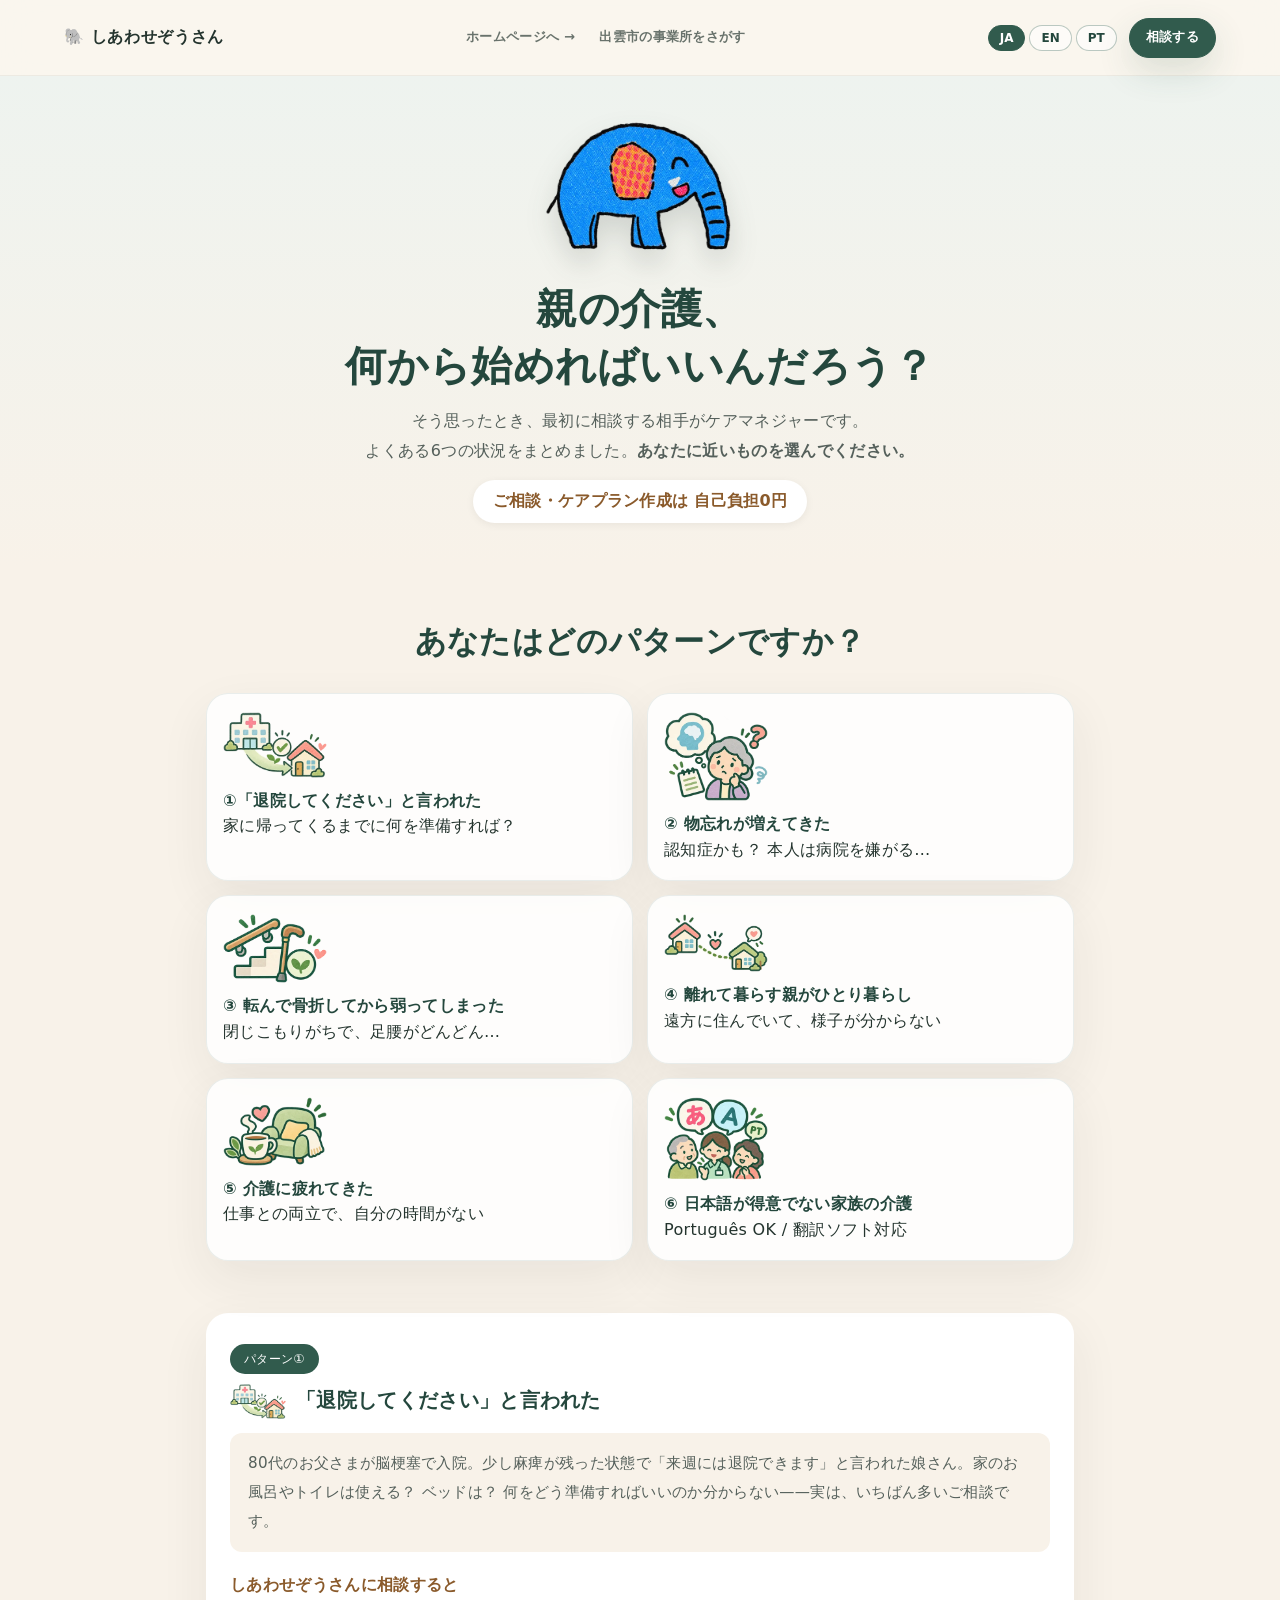
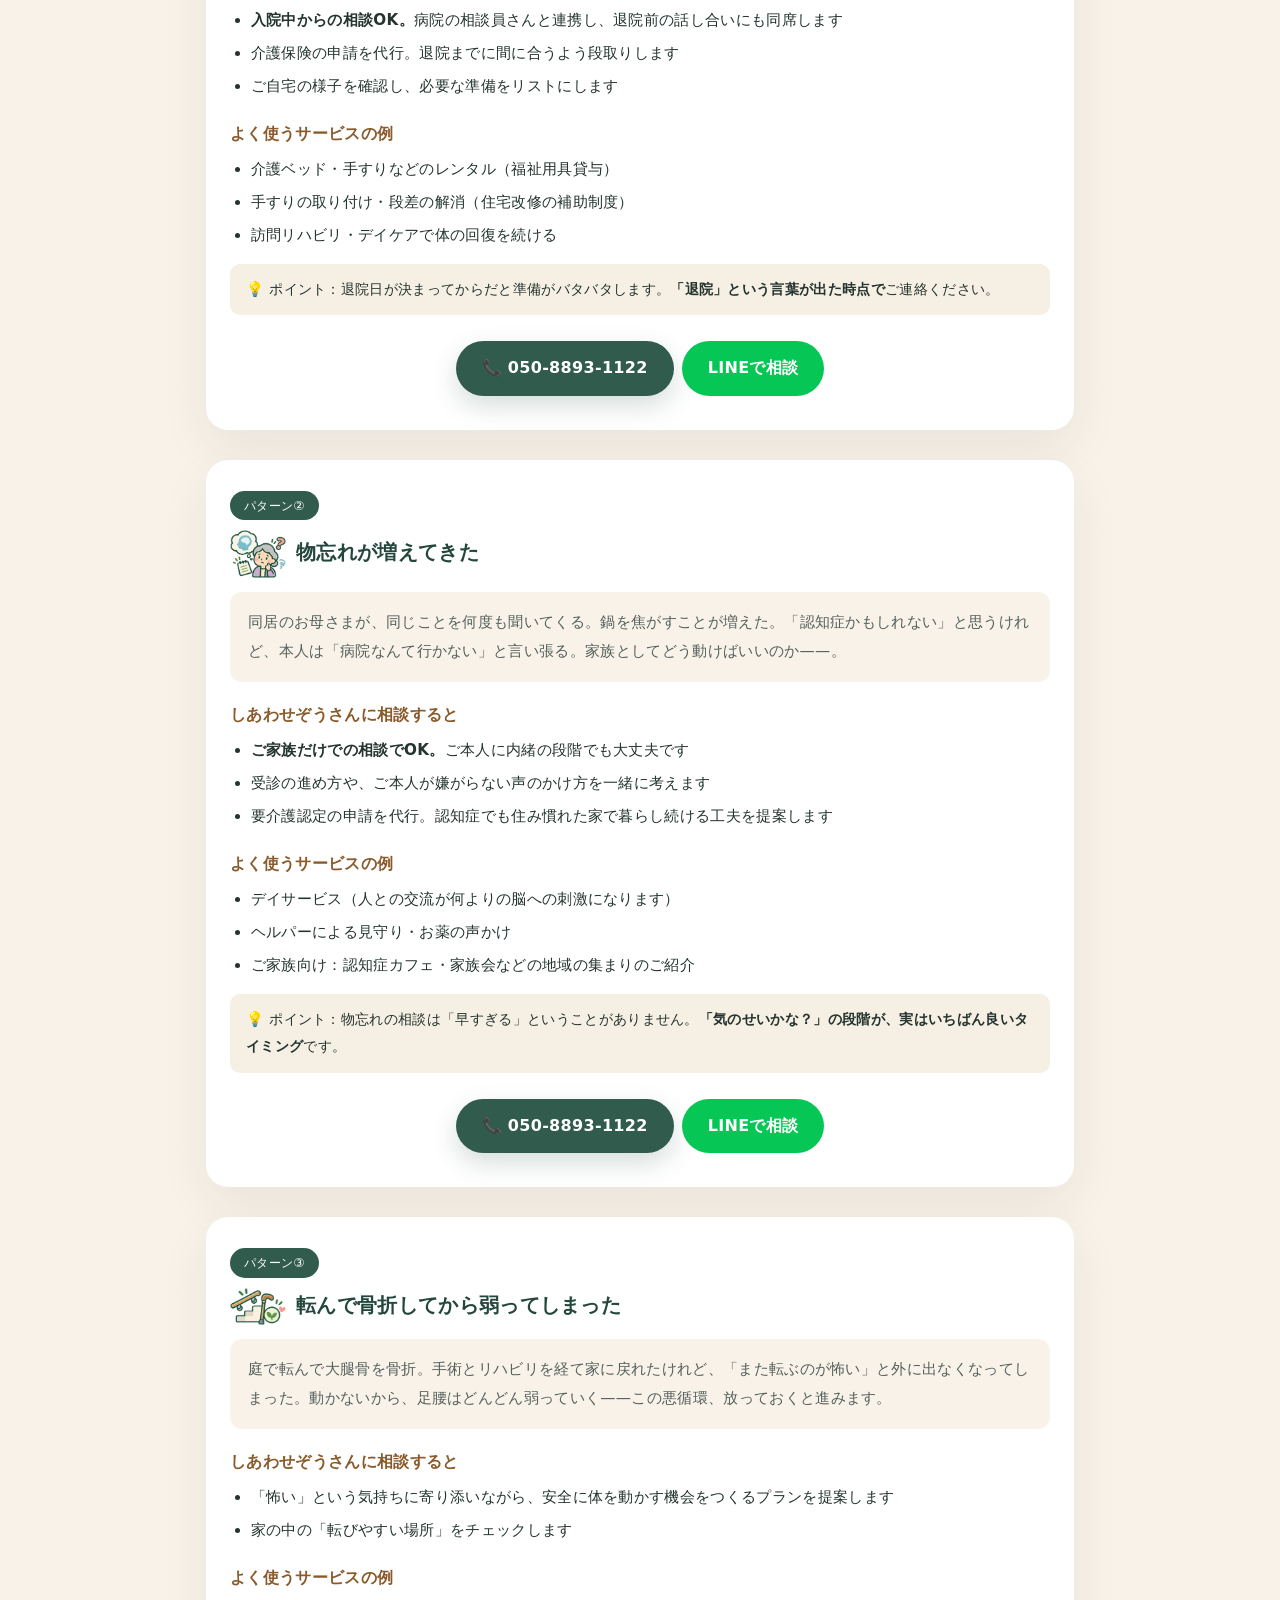
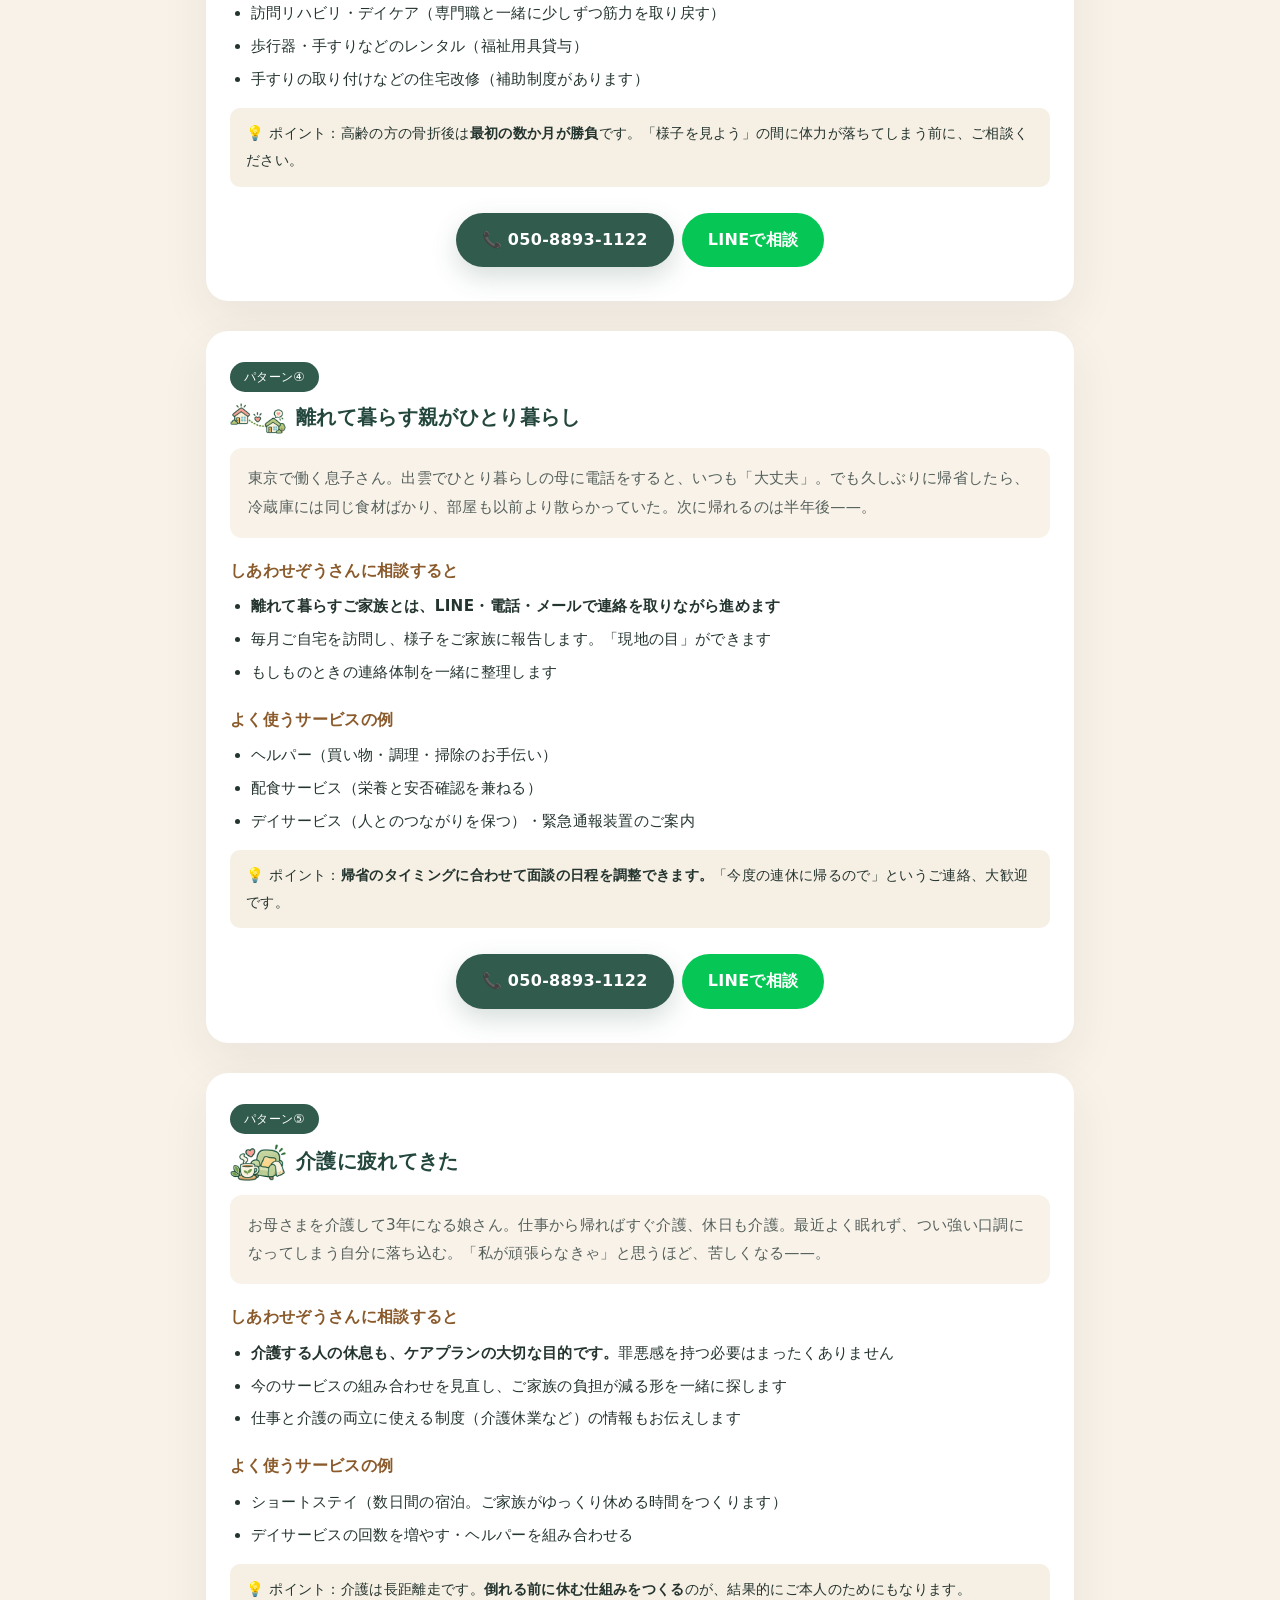
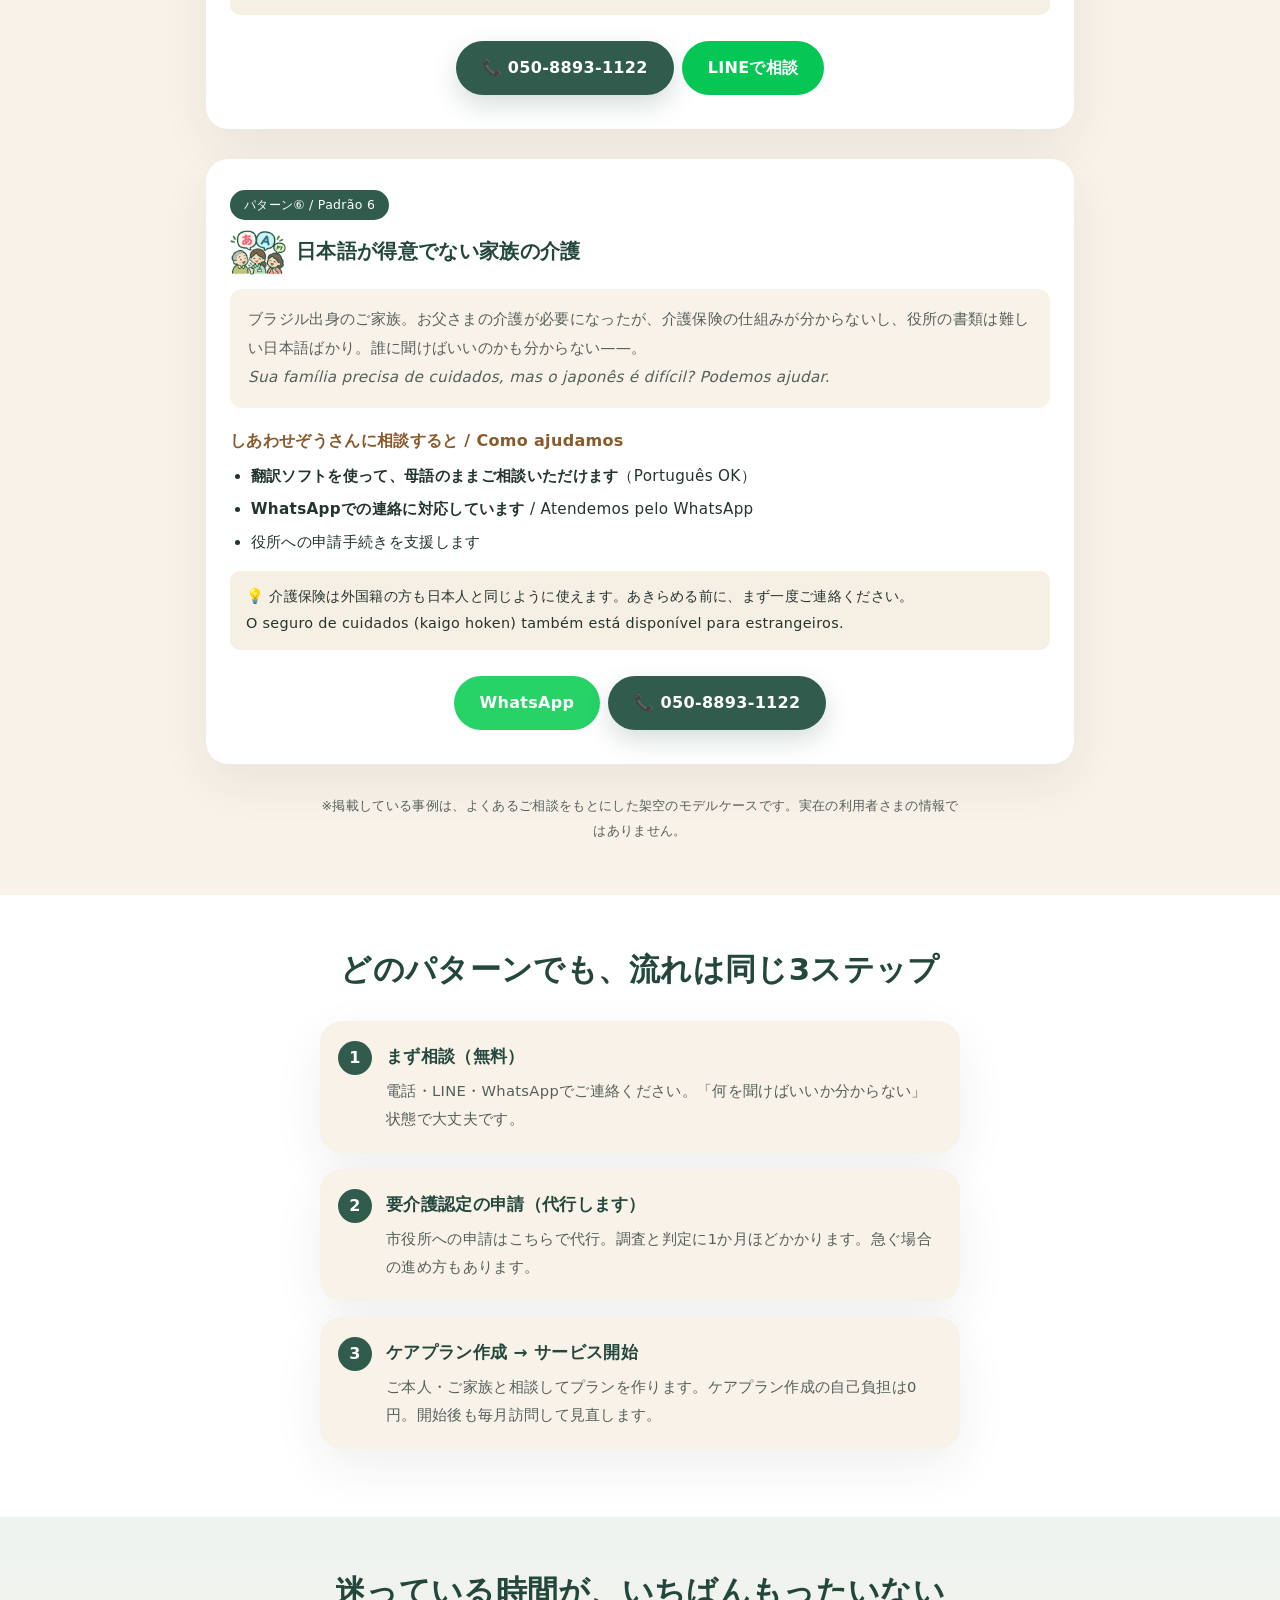
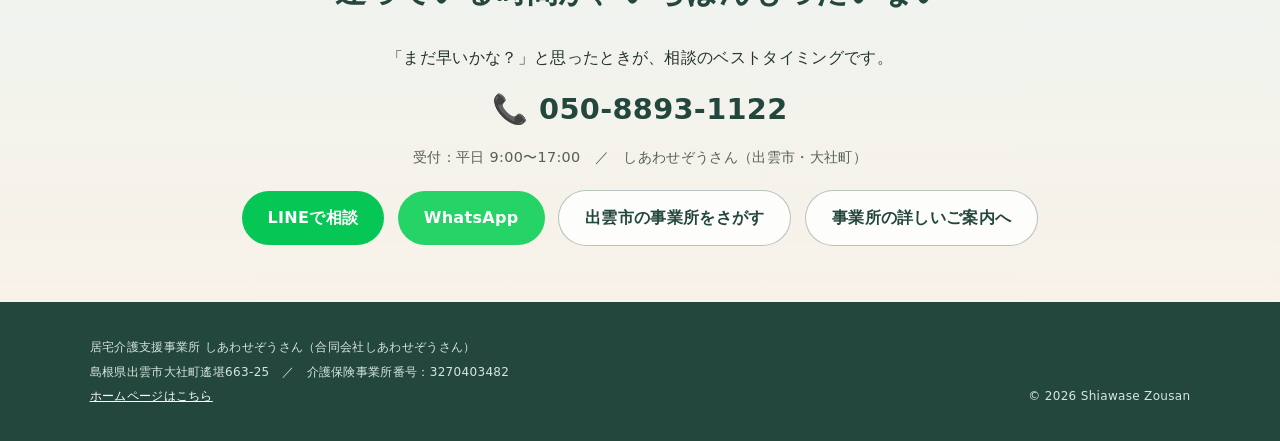
==== commit 326a2abe: "新HPへ切り替え（トップ・ガイド・事業所検索を新デザインに。共通CSS brand.css、青いゾウ、共有画像 og.png、相談欄のQR。早見表・robots・sitemap は据え置き。旧 flo" ====
--- a/guide/index.html
+++ b/guide/index.html
@@ -14,83 +14,54 @@
 <meta property="og:title" content="親の介護、何から始める？状況別ガイド｜しあわせぞうさん">
 <meta property="og:description" content="「退院してと言われた」「物忘れが増えた」…出雲市のケアマネジャーが6つの状況別に介護の始め方をやさしく解説。">
 <meta property="og:url" content="https://onikusannn-stack.github.io/shiawasezousan/guide/">
-<meta property="og:image" content="https://onikusannn-stack.github.io/shiawasezousan/images/zou_art.jpg">
+<meta property="og:image" content="https://onikusannn-stack.github.io/shiawasezousan/images/og.png">
+<meta property="og:image:width" content="1200">
+<meta property="og:image:height" content="630">
+<meta name="twitter:card" content="summary_large_image">
 <meta property="og:locale" content="ja_JP">
-<link rel="preconnect" href="https://fonts.googleapis.com">
-<link rel="preconnect" href="https://fonts.gstatic.com" crossorigin>
-<link href="https://fonts.googleapis.com/css2?family=Zen+Maru+Gothic:wght@400;500;700&display=swap" rel="stylesheet">
+<link rel="stylesheet" href="../assets/css/brand.css">
 <style>
   :root {
-    --main: #2e8b6f;
-    --main-dark: #1f6b54;
-    --accent: #f4a83c;
-    --bg: #fdfaf4;
-    --text: #333333;
-    --muted: #666666;
+    --main: #315b4d;
+    --main-dark: #24473d;
+    --accent: #8a5a2b;
+    --bg: #f8f2e9;
+    --text: #24342e;
+    --muted: #55605b;
   }
   * { margin: 0; padding: 0; box-sizing: border-box; }
   html { scroll-behavior: smooth; scroll-padding-top: 70px; }
   body {
-    font-family: "Zen Maru Gothic", "Hiragino Kaku Gothic ProN", "Yu Gothic", "Meiryo", sans-serif;
+    font-family: var(--font-base);
     color: var(--text);
     background: var(--bg);
     line-height: 1.9;
     font-size: 16px;
     letter-spacing: 0.02em;
   }
-  header {
-    position: sticky;
-    top: 0;
-    z-index: 100;
-    background: rgba(255,255,255,0.92);
-    backdrop-filter: blur(8px);
-    -webkit-backdrop-filter: blur(8px);
-    box-shadow: 0 2px 6px rgba(0,0,0,0.08);
-  }
-  .header-inner {
-    max-width: 900px;
-    margin: 0 auto;
-    padding: 10px 16px;
-    display: flex;
-    flex-wrap: wrap;
-    align-items: center;
-    justify-content: space-between;
-    gap: 8px;
-  }
-  .logo {
-    font-size: 1.1rem;
-    font-weight: bold;
-    color: var(--main-dark);
-    text-decoration: none;
-  }
-  .logo small { display: block; font-size: 0.68rem; font-weight: normal; color: var(--muted); }
-  .header-inner .home-link {
-    font-size: 0.85rem;
-    color: var(--main-dark);
-    text-decoration: none;
-    border: 1px solid var(--main);
-    border-radius: 999px;
-    padding: 4px 14px;
-  }
+  .sz-logo small { display: none; }
+  .nw { white-space: nowrap; } /* スマホで語の途中で折れないように */
 
   .hero {
-    background: linear-gradient(160deg, #e8f5ef 0%, #fdf3e0 100%);
+    background: linear-gradient(180deg,#eef3ef 0%,#f8f2e9 100%);
     text-align: center;
     padding: 44px 16px;
   }
   .hero img.zou {
-    width: 170px;
-    max-width: 70%;
-    border: 6px solid #ffffff;
-    border-radius: 8px;
-    box-shadow: 0 4px 14px rgba(0,0,0,0.15);
-    transform: rotate(-2deg);
+    width: 190px;
+    max-width: 60%;
+    height: auto;
+    border: none;
+    border-radius: 0;
+    box-shadow: none;
+    transform: scaleX(-1);
+    filter: drop-shadow(0 14px 14px rgba(44,53,49,.16));
   }
   .hero h1 {
-    font-size: 1.55rem;
+    font-size: clamp(32px, 3.2vw, 46px);
     color: var(--main-dark);
     margin: 18px 0 10px;
-    line-height: 1.5;
+    line-height: 1.4;
   }
   .hero p { max-width: 640px; margin: 0 auto; color: var(--muted); }
   .hero .free {
@@ -109,7 +80,8 @@
   h2 {
     text-align: center;
     color: var(--main-dark);
-    font-size: 1.45rem;
+    font-size: clamp(24px, 2.4vw, 34px);
+    line-height: 1.45;
     margin-bottom: 30px;
   }
 
@@ -121,17 +93,18 @@
   }
   .picker a {
     display: block;
-    background: #ffffff;
-    border-radius: 14px;
+    background: rgba(255, 255, 255, .86);
+    border: 1px solid rgba(49, 91, 77, .10);
+    border-radius: 22px;
+    box-shadow: var(--shadow-soft);
     padding: 18px 16px;
     text-decoration: none;
     color: var(--text);
-    box-shadow: 0 2px 10px rgba(0,0,0,0.06);
     transition: transform 0.25s ease, box-shadow 0.25s ease;
     line-height: 1.6;
   }
   .picker a:hover { transform: translateY(-4px); box-shadow: 0 8px 20px rgba(0,0,0,0.10); }
-  .picker .icon { font-size: 1.6rem; }
+  .picker .icon { display: block; width: 104px; height: auto; margin: 0 0 10px; }
   .picker .t { display: block; font-weight: bold; color: var(--main-dark); margin-top: 4px; }
   @media (max-width: 600px) {
     .picker { grid-template-columns: 1fr; }
@@ -140,8 +113,8 @@
   /* 事例 */
   .case {
     background: #ffffff;
-    border-radius: 16px;
-    box-shadow: 0 2px 12px rgba(0,0,0,0.07);
+    border-radius: 22px;
+    box-shadow: var(--shadow-soft);
     padding: 30px 24px;
     margin-bottom: 30px;
   }
@@ -178,7 +151,7 @@
   .case .point {
     margin-top: 14px;
     font-size: 0.9rem;
-    background: #fdf3e0;
+    background: var(--cream);
     border-radius: 10px;
     padding: 12px 16px;
   }
@@ -187,26 +160,33 @@
     margin-top: 22px;
   }
   .btn {
-    display: inline-block;
+    display: inline-flex;
+    align-items: center;
+    justify-content: center;
+    gap: 6px;
+    min-height: 48px;
     padding: 12px 26px;
     border-radius: 999px;
     text-decoration: none;
     font-weight: bold;
     font-size: 1rem;
+    font-family: var(--font-base);
     margin: 4px;
     transition: transform 0.25s ease, box-shadow 0.25s ease;
   }
   .btn:hover { transform: translateY(-3px); box-shadow: 0 6px 16px rgba(0,0,0,0.18); }
-  .btn-tel { background: var(--accent); color: #ffffff; box-shadow: 0 3px 8px rgba(244,168,60,0.4); }
+  .btn-tel { background: var(--green); color: #ffffff; box-shadow: 0 10px 26px rgba(49,91,77,.2); }
   .btn-line { background: #06c755; color: #ffffff; }
   .btn-wa { background: #25d366; color: #ffffff; }
+  .btn-ghost { background: rgba(255, 255, 255, .8); color: var(--green-deep); border: 1px solid rgba(49, 91, 77, .35); }
 
   /* 3ステップ */
   .steps-wrap { background: #ffffff; }
   .steps { counter-reset: step; max-width: 640px; margin: 0 auto; }
   .step {
     background: var(--bg);
-    border-radius: 14px;
+    border-radius: 22px;
+    box-shadow: var(--shadow-soft);
     padding: 20px 20px 20px 66px;
     margin-bottom: 16px;
     position: relative;
@@ -239,28 +219,18 @@
   }
 
   .final-cta {
-    background: linear-gradient(160deg, #e8f5ef 0%, #fdf3e0 100%);
+    background: linear-gradient(180deg,#eef3ef 0%,#f8f2e9 100%);
     text-align: center;
   }
   .final-cta .tel-big {
     display: inline-block;
     font-size: 1.8rem;
     font-weight: bold;
-    color: var(--main-dark);
+    color: var(--green-deep);
     text-decoration: none;
     margin: 8px 0;
   }
   .final-cta .hours { color: var(--muted); font-size: 0.9rem; margin-bottom: 14px; }
-
-  footer {
-    background: var(--main-dark);
-    color: #ffffff;
-    text-align: center;
-    padding: 22px 16px;
-    font-size: 0.8rem;
-    line-height: 1.9;
-  }
-  footer a { color: #ffffff; }
 
   .reveal { opacity: 0; transform: translateY(26px); transition: opacity 0.7s ease, transform 0.7s ease; }
   .reveal.visible { opacity: 1; transform: none; }
@@ -268,25 +238,11 @@
     .reveal { opacity: 1; transform: none; transition: none; }
     html { scroll-behavior: auto; }
   }
-  .lang-switch {
-    display: flex;
-    gap: 6px;
-    order: 3;
-  }
-  .lang-switch button {
-    border: 1px solid var(--main);
-    background: #ffffff;
-    color: var(--main-dark);
-    border-radius: 999px;
-    padding: 3px 12px;
-    font-size: 0.78rem;
-    cursor: pointer;
-  }
-  .lang-switch button.active {
-    background: var(--main);
-    color: #ffffff;
-    font-weight: bold;
-  }
+  .case h3 .case-icon{display:inline-block;width:56px;height:auto;vertical-align:middle;margin-right:10px}
+  /* スマホで「何から始めればいいんだ／ろう？」と折れないよう、見出しを1行に収める（ルールの32pxより小さい：読みやすさ優先） */
+  @media (max-width: 600px) { .hero h1 { font-size: clamp(21px, 6.2vw, 26px); } }
+  /* 英・ポで「自己負担0円」の札の最後の1語だけが次の行に落ちないように */
+  .hero .free { text-wrap: balance; }
 </style>
 <script type="application/ld+json">
 [
@@ -321,20 +277,24 @@
 </head>
 <body>
 
-<header>
-  <div class="header-inner">
-    <a href="../" class="logo" data-i18n="g.logo">🐘 しあわせぞうさん<small>居宅介護支援事業所（島根県出雲市）</small></a>
-    <a href="../" class="home-link" data-i18n="g.homelink">ホームページへ →</a>
+<header class="sz-header">
+  <a href="../" class="sz-logo" data-i18n="g.logo">🐘 しあわせぞうさん<small>居宅介護支援事業所（島根県出雲市）</small></a>
+  <nav class="sz-nav" aria-label="メインナビゲーション">
+    <a href="../" data-i18n="g.homelink">ホームページへ →</a>
+    <a href="../jigyosho/" data-i18n="btn.jigyosho">出雲市の事業所をさがす</a>
+  </nav>
+  <div class="sz-header-actions">
     <div class="lang-switch" aria-label="Language">
-      <button type="button" data-lang="ja">日本語</button>
-      <button type="button" data-lang="en">English</button>
-      <button type="button" data-lang="pt">Português</button>
-    </div>
+      <button type="button" data-lang="ja" aria-label="日本語"><span class="ls-long">日本語</span><span class="ls-short">JA</span></button>
+      <button type="button" data-lang="en" aria-label="English"><span class="ls-long">English</span><span class="ls-short">EN</span></button>
+      <button type="button" data-lang="pt" aria-label="Português"><span class="ls-long">Português</span><span class="ls-short">PT</span></button>
+    </div>
+    <a href="#contact" class="sz-btn sz-btn--small" data-i18n="g.header_cta">相談する</a>
   </div>
 </header>
 
 <div class="hero">
-  <img class="zou" src="../images/zou_art.jpg" alt="しあわせぞうさんのゾウの絵">
+  <img class="zou" src="../assets/images/zou_walk_01.webp" alt="しあわせぞうさんのゾウ" width="480" height="335">
   <h1 data-i18n="g.h1">親の介護、<br>何から始めればいいんだろう？</h1>
   <p data-i18n="g.lead">そう思ったとき、最初に相談する相手がケアマネジャーです。<br>
   よくある6つの状況をまとめました。<strong>あなたに近いものを選んでください。</strong></p>
@@ -345,12 +305,12 @@
   <div class="inner">
     <h2 data-i18n="g.pick.h2">あなたはどのパターンですか？</h2>
     <div class="picker">
-      <a href="#case1" data-i18n="g.pick1"><span class="icon">🏥</span><span class="t">①「退院してください」と言われた</span>家に帰ってくるまでに何を準備すれば？</a>
-      <a href="#case2" data-i18n="g.pick2"><span class="icon">🧠</span><span class="t">② 物忘れが増えてきた</span>認知症かも？ 本人は病院を嫌がる…</a>
-      <a href="#case3" data-i18n="g.pick3"><span class="icon">🦴</span><span class="t">③ 転んで骨折してから弱ってしまった</span>閉じこもりがちで、足腰がどんどん…</a>
-      <a href="#case4" data-i18n="g.pick4"><span class="icon">✈️</span><span class="t">④ 離れて暮らす親がひとり暮らし</span>遠方に住んでいて、様子が分からない</a>
-      <a href="#case5" data-i18n="g.pick5"><span class="icon">😮‍💨</span><span class="t">⑤ 介護に疲れてきた</span>仕事との両立で、自分の時間がない</a>
-      <a href="#case6" data-i18n="g.pick6"><span class="icon">🌏</span><span class="t">⑥ 日本語が得意でない家族の介護</span>Português OK / 翻訳ソフト対応</a>
+      <a href="#case1" data-i18n="g.pick1"><img class="icon" src="../assets/images/guide/01_discharge_home.webp" alt="" width="320" height="201" loading="lazy"><span class="t">①「退院してください」と言われた</span>家に帰ってくるまでに何を準備すれば？</a>
+      <a href="#case2" data-i18n="g.pick2"><img class="icon" src="../assets/images/guide/02_memory_concern.webp" alt="" width="320" height="273" loading="lazy"><span class="t">② 物忘れが増えてきた</span>認知症かも？ 本人は病院を嫌がる…</a>
+      <a href="#case3" data-i18n="g.pick3"><img class="icon" src="../assets/images/guide/03_fall_fracture_support.webp" alt="" width="320" height="213" loading="lazy"><span class="t">③ 転んで骨折してから弱ってしまった</span>閉じこもりがちで、足腰がどんどん…</a>
+      <a href="#case4" data-i18n="g.pick4"><img class="icon" src="../assets/images/guide/04_long_distance_care.webp" alt="" width="320" height="179" loading="lazy"><span class="t">④ 離れて暮らす親がひとり暮らし</span>遠方に住んでいて、様子が分からない</a>
+      <a href="#case5" data-i18n="g.pick5"><img class="icon" src="../assets/images/guide/05_caregiver_rest.webp" alt="" width="320" height="212" loading="lazy"><span class="t">⑤ 介護に疲れてきた</span>仕事との両立で、自分の時間がない</a>
+      <a href="#case6" data-i18n="g.pick6"><img class="icon" src="../assets/images/guide/06_multilingual_support.webp" alt="" width="320" height="260" loading="lazy"><span class="t">⑥ 日本語が得意でない家族の介護</span>Português OK / 翻訳ソフト対応</a>
     </div>
   </div>
 </section>
@@ -360,7 +320,7 @@
 
     <div class="case" id="case1">
       <span class="tag" data-i18n="c1.tag">パターン①</span>
-      <h3 data-i18n="c1.h3">🏥「退院してください」と言われた</h3>
+      <h3 data-i18n="c1.h3"><img class="case-icon" src="../assets/images/guide/01_discharge_home.webp" alt="" width="320" height="201" loading="lazy">「退院してください」と言われた</h3>
       <div class="story" data-i18n="c1.story">80代のお父さまが脳梗塞で入院。少し麻痺が残った状態で「来週には退院できます」と言われた娘さん。家のお風呂やトイレは使える？ ベッドは？ 何をどう準備すればいいのか分からない——実は、いちばん多いご相談です。</div>
       <h4 data-i18n="c1.h4a">しあわせぞうさんに相談すると</h4>
       <ul data-i18n="c1.ula">
@@ -380,7 +340,7 @@
 
     <div class="case" id="case2">
       <span class="tag" data-i18n="c2.tag">パターン②</span>
-      <h3 data-i18n="c2.h3">🧠 物忘れが増えてきた</h3>
+      <h3 data-i18n="c2.h3"><img class="case-icon" src="../assets/images/guide/02_memory_concern.webp" alt="" width="320" height="273" loading="lazy">物忘れが増えてきた</h3>
       <div class="story" data-i18n="c2.story">同居のお母さまが、同じことを何度も聞いてくる。鍋を焦がすことが増えた。「認知症かもしれない」と思うけれど、本人は「病院なんて行かない」と言い張る。家族としてどう動けばいいのか——。</div>
       <h4 data-i18n="c2.h4a">しあわせぞうさんに相談すると</h4>
       <ul data-i18n="c2.ula">
@@ -400,7 +360,7 @@
 
     <div class="case" id="case3">
       <span class="tag" data-i18n="c3.tag">パターン③</span>
-      <h3 data-i18n="c3.h3">🦴 転んで骨折してから弱ってしまった</h3>
+      <h3 data-i18n="c3.h3"><img class="case-icon" src="../assets/images/guide/03_fall_fracture_support.webp" alt="" width="320" height="213" loading="lazy">転んで骨折してから弱ってしまった</h3>
       <div class="story" data-i18n="c3.story">庭で転んで大腿骨を骨折。手術とリハビリを経て家に戻れたけれど、「また転ぶのが怖い」と外に出なくなってしまった。動かないから、足腰はどんどん弱っていく——この悪循環、放っておくと進みます。</div>
       <h4 data-i18n="c3.h4a">しあわせぞうさんに相談すると</h4>
       <ul data-i18n="c3.ula">
@@ -419,7 +379,7 @@
 
     <div class="case" id="case4">
       <span class="tag" data-i18n="c4.tag">パターン④</span>
-      <h3 data-i18n="c4.h3">✈️ 離れて暮らす親がひとり暮らし</h3>
+      <h3 data-i18n="c4.h3"><img class="case-icon" src="../assets/images/guide/04_long_distance_care.webp" alt="" width="320" height="179" loading="lazy">離れて暮らす親がひとり暮らし</h3>
       <div class="story" data-i18n="c4.story">東京で働く息子さん。出雲でひとり暮らしの母に電話をすると、いつも「大丈夫」。でも久しぶりに帰省したら、冷蔵庫には同じ食材ばかり、部屋も以前より散らかっていた。次に帰れるのは半年後——。</div>
       <h4 data-i18n="c4.h4a">しあわせぞうさんに相談すると</h4>
       <ul data-i18n="c4.ula">
@@ -439,7 +399,7 @@
 
     <div class="case" id="case5">
       <span class="tag" data-i18n="c5.tag">パターン⑤</span>
-      <h3 data-i18n="c5.h3">😮‍💨 介護に疲れてきた</h3>
+      <h3 data-i18n="c5.h3"><img class="case-icon" src="../assets/images/guide/05_caregiver_rest.webp" alt="" width="320" height="212" loading="lazy">介護に疲れてきた</h3>
       <div class="story" data-i18n="c5.story">お母さまを介護して3年になる娘さん。仕事から帰ればすぐ介護、休日も介護。最近よく眠れず、つい強い口調になってしまう自分に落ち込む。「私が頑張らなきゃ」と思うほど、苦しくなる——。</div>
       <h4 data-i18n="c5.h4a">しあわせぞうさんに相談すると</h4>
       <ul data-i18n="c5.ula">
@@ -458,7 +418,7 @@
 
     <div class="case" id="case6">
       <span class="tag" data-i18n="c6.tag">パターン⑥ / Padrão 6</span>
-      <h3 data-i18n="c6.h3">🌏 日本語が得意でない家族の介護</h3>
+      <h3 data-i18n="c6.h3"><img class="case-icon" src="../assets/images/guide/06_multilingual_support.webp" alt="" width="320" height="260" loading="lazy">日本語が得意でない家族の介護</h3>
       <div class="story" data-i18n="c6.story">ブラジル出身のご家族。お父さまの介護が必要になったが、介護保険の仕組みが分からないし、役所の書類は難しい日本語ばかり。誰に聞けばいいのかも分からない——。<br><em>Sua família precisa de cuidados, mas o japonês é difícil? Podemos ajudar.</em></div>
       <h4 data-i18n="c6.h4a">しあわせぞうさんに相談すると / Como ajudamos</h4>
       <ul data-i18n="c6.ula">
@@ -494,7 +454,7 @@
   </div>
 </section>
 
-<section class="final-cta">
+<section class="final-cta" id="contact">
   <div class="inner">
     <h2 data-i18n="g.final.h2">迷っている時間が、いちばんもったいない</h2>
     <p data-i18n="g.final.p">「まだ早いかな？」と思ったときが、相談のベストタイミングです。</p>
@@ -503,16 +463,18 @@
     <div>
       <a href="https://works.do/R/ti/p/ishizakicorporation.hitoshi@works-459349" target="_blank" rel="noopener" class="btn btn-line" data-i18n="btn.line">LINEで相談</a>
       <a href="https://wa.me/message/Q4KJPEWBH2D3F1" target="_blank" rel="noopener" class="btn btn-wa" data-i18n="btn.wa">WhatsApp</a>
-      <a href="../jigyosho/" class="btn" style="background:#ffffff;color:var(--main-dark);border:2px solid var(--main);" data-i18n="btn.jigyosho">出雲市の事業所をさがす</a>
-      <a href="../" class="btn" style="background:#ffffff;color:var(--main-dark);border:2px solid var(--main);" data-i18n="btn.home">事業所の詳しいご案内へ</a>
+      <a href="../jigyosho/" class="btn btn-ghost" data-i18n="btn.jigyosho">出雲市の事業所をさがす</a>
+      <a href="../" class="btn btn-ghost" data-i18n="btn.home">事業所の詳しいご案内へ</a>
     </div>
   </div>
 </section>
 
-<footer>
-  <p data-i18n="g.footer">居宅介護支援事業所 しあわせぞうさん（合同会社しあわせぞうさん）<br>
-  島根県出雲市大社町遙堪663-25　／　介護保険事業所番号：3270403482<br>
+<footer class="sz-footer">
+  <!-- .sz-footer-info は縦並びの箱（flex column）なので、1行＝1つの span にまとめる（語の途中で折れないように .nw を併用） -->
+  <p class="sz-footer-info" data-i18n="g.footer"><span>居宅介護支援事業所 しあわせぞうさん<span class="nw">（合同会社しあわせぞうさん）</span></span>
+  <span>島根県出雲市大社町遙堪663-25　／　<span class="nw">介護保険事業所番号：3270403482</span></span>
   <a href="../">ホームページはこちら</a></p>
+  <span>© 2026 Shiawase Zousan</span>
 </footer>
 
 <script>
@@ -546,18 +508,19 @@
   "_title": "Starting care for your parents: a guide by situation | Shiawase Zousan (care manager in Izumo, Shimane)",
   "g.logo": "🐘 Shiawase Zousan<small>Care management office (Izumo, Shimane)</small>",
   "g.homelink": "To the main site →",
+  "g.header_cta": "Contact Us",
   "g.h1": "Caring for your parents:<br>where do you even start?",
   "g.lead": "When that question comes up, a care manager is the first person to talk to.<br>Here are six common situations. <strong>Pick the one closest to yours.</strong>",
   "g.free": "Consultation and care plan: no cost to you",
   "g.pick.h2": "Which situation are you in?",
-  "g.pick1": "<span class=\"icon\">🏥</span><span class=\"t\">1. \"We are discharging your parent\"</span>What has to be ready before they come home?",
-  "g.pick2": "<span class=\"icon\">🧠</span><span class=\"t\">2. Forgetfulness is increasing</span>Could it be dementia? They refuse to see a doctor…",
-  "g.pick3": "<span class=\"icon\">🦴</span><span class=\"t\">3. Weakened after a fall and fracture</span>Staying indoors, losing strength fast…",
-  "g.pick4": "<span class=\"icon\">✈️</span><span class=\"t\">4. A parent living alone far away</span>You live far off and cannot tell how they are",
-  "g.pick5": "<span class=\"icon\">😮‍💨</span><span class=\"t\">5. Worn out by caregiving</span>Between work and care, no time for yourself",
-  "g.pick6": "<span class=\"icon\">🌏</span><span class=\"t\">6. Caring when Japanese is hard</span>Português OK / translation tools available",
+  "g.pick1": "<img class=\"icon\" src=\"../assets/images/guide/01_discharge_home.webp\" alt=\"\" width=\"320\" height=\"201\" loading=\"lazy\"><span class=\"t\">1. \"We are discharging your parent\"</span>What has to be ready before they come home?",
+  "g.pick2": "<img class=\"icon\" src=\"../assets/images/guide/02_memory_concern.webp\" alt=\"\" width=\"320\" height=\"273\" loading=\"lazy\"><span class=\"t\">2. Forgetfulness is increasing</span>Could it be dementia? They refuse to see a doctor…",
+  "g.pick3": "<img class=\"icon\" src=\"../assets/images/guide/03_fall_fracture_support.webp\" alt=\"\" width=\"320\" height=\"213\" loading=\"lazy\"><span class=\"t\">3. Weakened after a fall and fracture</span>Staying indoors, losing strength fast…",
+  "g.pick4": "<img class=\"icon\" src=\"../assets/images/guide/04_long_distance_care.webp\" alt=\"\" width=\"320\" height=\"179\" loading=\"lazy\"><span class=\"t\">4. A parent living alone far away</span>You live far off and cannot tell how they are",
+  "g.pick5": "<img class=\"icon\" src=\"../assets/images/guide/05_caregiver_rest.webp\" alt=\"\" width=\"320\" height=\"212\" loading=\"lazy\"><span class=\"t\">5. Worn out by caregiving</span>Between work and care, no time for yourself",
+  "g.pick6": "<img class=\"icon\" src=\"../assets/images/guide/06_multilingual_support.webp\" alt=\"\" width=\"320\" height=\"260\" loading=\"lazy\"><span class=\"t\">6. Caring when Japanese is hard</span>Português OK / translation tools available",
   "c1.tag": "Situation 1",
-  "c1.h3": "🏥 \"We are discharging your parent\"",
+  "c1.h3": "<img class=\"case-icon\" src=\"../assets/images/guide/01_discharge_home.webp\" alt=\"\" width=\"320\" height=\"201\" loading=\"lazy\">\"We are discharging your parent\"",
   "c1.story": "A father in his 80s is admitted after a stroke. Some paralysis remains, and his daughter is told he can go home next week. Can he use the bath? The toilet? What about a bed? Not knowing what to prepare is, in fact, the most common reason people contact us.",
   "c1.h4a": "How we help",
   "c1.ula": "<li><strong>You can consult us while they are still in hospital.</strong> We work with the hospital social worker and join the pre-discharge meeting.</li><li>We file the long-term care insurance application, timed to be ready before discharge.</li><li>We check the home and give you a list of what needs preparing.</li>",
@@ -565,7 +528,7 @@
   "c1.ulb": "<li>Rental of care beds, handrails and similar equipment</li><li>Fitting handrails and removing steps (home renovation subsidy)</li><li>Home rehabilitation or day care to keep the recovery going</li>",
   "c1.point": "💡 Tip: once the discharge date is fixed, everything becomes a rush. <strong>Contact us the moment the word \"discharge\" comes up.</strong>",
   "c2.tag": "Situation 2",
-  "c2.h3": "🧠 Forgetfulness is increasing",
+  "c2.h3": "<img class=\"case-icon\" src=\"../assets/images/guide/02_memory_concern.webp\" alt=\"\" width=\"320\" height=\"273\" loading=\"lazy\">Forgetfulness is increasing",
   "c2.story": "Your mother, who lives with you, asks the same thing over and over. She burns pots more often. You think it may be dementia, but she insists she will not go to a hospital. What should the family do?",
   "c2.h4a": "How we help",
   "c2.ula": "<li><strong>The family alone can consult us.</strong> It is fine even before the person knows.</li><li>We think through how to raise a medical visit in a way they will accept.</li><li>We file the care certification and suggest ways to keep living at home even with dementia.</li>",
@@ -573,7 +536,7 @@
   "c2.ulb": "<li>Day service (contact with other people is the strongest stimulation for the brain)</li><li>A helper to check in and prompt medication</li><li>For families: local dementia cafés and family support groups</li>",
   "c2.point": "💡 Tip: with memory concerns there is no such thing as too early. <strong>The \"maybe I am imagining it\" stage is actually the best time.</strong>",
   "c3.tag": "Situation 3",
-  "c3.h3": "🦴 Weakened after a fall and fracture",
+  "c3.h3": "<img class=\"case-icon\" src=\"../assets/images/guide/03_fall_fracture_support.webp\" alt=\"\" width=\"320\" height=\"213\" loading=\"lazy\">Weakened after a fall and fracture",
   "c3.story": "A fall in the garden broke a femur. After surgery and rehabilitation she made it home, but now says she is afraid of falling again and has stopped going out. Not moving means the legs keep weakening. Left alone, this spiral continues.",
   "c3.h4a": "How we help",
   "c3.ula": "<li>We build a plan that respects the fear while creating safe chances to move.</li><li>We check the places in the home where falls are likely.</li>",
@@ -581,7 +544,7 @@
   "c3.ulb": "<li>Home rehabilitation and day care (regaining strength with professionals)</li><li>Rental of walkers, handrails and similar equipment</li><li>Home renovation such as fitting handrails (a subsidy is available)</li>",
   "c3.point": "💡 Tip: after a fracture later in life, <strong>the first few months decide the outcome</strong>. Contact us before strength is lost while you wait and see.",
   "c4.tag": "Situation 4",
-  "c4.h3": "✈️ A parent living alone far away",
+  "c4.h3": "<img class=\"case-icon\" src=\"../assets/images/guide/04_long_distance_care.webp\" alt=\"\" width=\"320\" height=\"179\" loading=\"lazy\">A parent living alone far away",
   "c4.story": "A son working in Tokyo calls his mother, who lives alone in Izumo. She always says she is fine. But on his first visit in a long while, the fridge held the same few items and the rooms were messier than before. His next visit will be in six months.",
   "c4.h4a": "How we help",
   "c4.ula": "<li><strong>We keep in touch with family living far away by LINE, phone and email as we go.</strong></li><li>We visit the home every month and report back to the family. You gain a pair of eyes on the ground.</li><li>We work out together who to contact if something happens.</li>",
@@ -589,7 +552,7 @@
   "c4.ulb": "<li>Helper (shopping, cooking, cleaning)</li><li>Meal delivery (nutrition and a safety check in one)</li><li>Day service (keeping social ties) and emergency call devices</li>",
   "c4.point": "💡 Tip: <strong>we can schedule the meeting around your trip home.</strong> A message saying \"I will be back over the long weekend\" is very welcome.",
   "c5.tag": "Situation 5",
-  "c5.h3": "😮‍💨 Worn out by caregiving",
+  "c5.h3": "<img class=\"case-icon\" src=\"../assets/images/guide/05_caregiver_rest.webp\" alt=\"\" width=\"320\" height=\"212\" loading=\"lazy\">Worn out by caregiving",
   "c5.story": "A daughter has been caring for her mother for three years. Care starts the moment she gets home from work, and fills her days off. Lately she cannot sleep, and feels low about snapping at her mother. The harder she tells herself she must keep going, the heavier it gets.",
   "c5.h4a": "How we help",
   "c5.ula": "<li><strong>Rest for the carer is a proper goal of the care plan.</strong> There is no need to feel guilty.</li><li>We review the current mix of services and look for a shape that lightens the family's load.</li><li>We explain the systems for combining work and care, such as care leave.</li>",
@@ -597,7 +560,7 @@
   "c5.ulb": "<li>Short stay (a few nights away, so the family can properly rest)</li><li>More day service, or combining it with a helper</li>",
   "c5.point": "💡 Tip: caregiving is a long-distance run. <strong>Building rest in before you collapse</strong> ends up helping the person you care for too.",
   "c6.tag": "Situation 6 / Padrão 6",
-  "c6.h3": "🌏 Caring when Japanese is hard",
+  "c6.h3": "<img class=\"case-icon\" src=\"../assets/images/guide/06_multilingual_support.webp\" alt=\"\" width=\"320\" height=\"260\" loading=\"lazy\">Caring when Japanese is hard",
   "c6.story": "A family from Brazil. Their father now needs care, but the long-term care insurance system is unfamiliar and the city office forms are all in difficult Japanese. They do not even know who to ask.<br><em>Sua família precisa de cuidados, mas o japonês é difícil? Podemos ajudar.</em>",
   "c6.h4a": "How we help / Como ajudamos",
   "c6.ula": "<li><strong>You can consult us in your own language using translation tools</strong> (Português OK)</li><li><strong>We accept contact via WhatsApp</strong> / Atendemos pelo WhatsApp</li><li>We support you with the applications at the city office</li>",
@@ -617,23 +580,24 @@
   "btn.wa": "WhatsApp",
   "btn.jigyosho": "Find care providers in Izumo",
   "btn.home": "More about our office",
-  "g.footer": "Shiawase Zousan Care Management Office (Shiawase Zousan LLC)<br>663-25 Yokan, Taisha-cho, Izumo, Shimane<br>Provider number: 3270403482<br><a href=\"../\">Back to the main site</a>"
+  "g.footer": "<span>Shiawase Zousan Care Management Office <span class=\"nw\">(Shiawase Zousan LLC)</span></span><span>663-25 Yokan, Taisha-cho, Izumo, Shimane</span><span>Provider number: <span class=\"nw\">3270403482</span></span><a href=\"../\">Back to the main site</a>"
 }, pt: {
   "_title": "Cuidar dos pais: guia por situação | Shiawase Zousan (gestor de cuidados em Izumo, Shimane)",
   "g.logo": "🐘 Shiawase Zousan<small>Escritório de gestão de cuidados (Izumo, Shimane)</small>",
   "g.homelink": "Ir para o site →",
+  "g.header_cta": "Fale Conosco",
   "g.h1": "Cuidar dos pais:<br>por onde começar?",
   "g.lead": "Quando essa dúvida aparece, o gestor de cuidados é a primeira pessoa a procurar.<br>Reunimos seis situações comuns. <strong>Escolha a mais parecida com a sua.</strong>",
   "g.free": "Consulta e plano de cuidados: sem custo para você",
   "g.pick.h2": "Em qual situação você está?",
-  "g.pick1": "<span class=\"icon\">🏥</span><span class=\"t\">1. \"Vamos dar alta\"</span>O que precisa estar pronto antes de voltarem para casa?",
-  "g.pick2": "<span class=\"icon\">🧠</span><span class=\"t\">2. Esquecimentos cada vez mais frequentes</span>Será demência? A pessoa recusa ir ao médico…",
-  "g.pick3": "<span class=\"icon\">🦴</span><span class=\"t\">3. Enfraquecido após queda e fratura</span>Fica em casa e perde força rapidamente…",
-  "g.pick4": "<span class=\"icon\">✈️</span><span class=\"t\">4. Pai ou mãe morando sozinho longe</span>Você mora longe e não sabe como estão",
-  "g.pick5": "<span class=\"icon\">😮‍💨</span><span class=\"t\">5. Cansado de cuidar</span>Entre o trabalho e os cuidados, sem tempo para si",
-  "g.pick6": "<span class=\"icon\">🌏</span><span class=\"t\">6. Cuidar quando o japonês é difícil</span>Português OK / usamos tradutor",
+  "g.pick1": "<img class=\"icon\" src=\"../assets/images/guide/01_discharge_home.webp\" alt=\"\" width=\"320\" height=\"201\" loading=\"lazy\"><span class=\"t\">1. \"Vamos dar alta\"</span>O que precisa estar pronto antes de voltarem para casa?",
+  "g.pick2": "<img class=\"icon\" src=\"../assets/images/guide/02_memory_concern.webp\" alt=\"\" width=\"320\" height=\"273\" loading=\"lazy\"><span class=\"t\">2. Esquecimentos cada vez mais frequentes</span>Será demência? A pessoa recusa ir ao médico…",
+  "g.pick3": "<img class=\"icon\" src=\"../assets/images/guide/03_fall_fracture_support.webp\" alt=\"\" width=\"320\" height=\"213\" loading=\"lazy\"><span class=\"t\">3. Enfraquecido após queda e fratura</span>Fica em casa e perde força rapidamente…",
+  "g.pick4": "<img class=\"icon\" src=\"../assets/images/guide/04_long_distance_care.webp\" alt=\"\" width=\"320\" height=\"179\" loading=\"lazy\"><span class=\"t\">4. Pai ou mãe morando sozinho longe</span>Você mora longe e não sabe como estão",
+  "g.pick5": "<img class=\"icon\" src=\"../assets/images/guide/05_caregiver_rest.webp\" alt=\"\" width=\"320\" height=\"212\" loading=\"lazy\"><span class=\"t\">5. Cansado de cuidar</span>Entre o trabalho e os cuidados, sem tempo para si",
+  "g.pick6": "<img class=\"icon\" src=\"../assets/images/guide/06_multilingual_support.webp\" alt=\"\" width=\"320\" height=\"260\" loading=\"lazy\"><span class=\"t\">6. Cuidar quando o japonês é difícil</span>Português OK / usamos tradutor",
   "c1.tag": "Situação 1",
-  "c1.h3": "🏥 \"Vamos dar alta\"",
+  "c1.h3": "<img class=\"case-icon\" src=\"../assets/images/guide/01_discharge_home.webp\" alt=\"\" width=\"320\" height=\"201\" loading=\"lazy\">\"Vamos dar alta\"",
   "c1.story": "Um pai de 80 e poucos anos é internado após um AVC. Ficou com alguma paralisia e a filha ouve que ele terá alta na semana seguinte. Ele consegue usar o banheiro? E a cama? Não saber o que preparar é, na verdade, o motivo mais comum das consultas.",
   "c1.h4a": "Como ajudamos",
   "c1.ula": "<li><strong>Pode nos consultar ainda durante a internação.</strong> Trabalhamos junto com o assistente social do hospital e participamos da reunião de alta.</li><li>Damos entrada no seguro de cuidados, no prazo certo para a alta.</li><li>Visitamos a casa e entregamos uma lista do que precisa ser preparado.</li>",
@@ -641,7 +605,7 @@
   "c1.ulb": "<li>Aluguel de cama hospitalar, barras de apoio e equipamentos</li><li>Instalação de barras e remoção de degraus (subsídio para reforma)</li><li>Reabilitação domiciliar ou centro-dia para continuar a recuperação</li>",
   "c1.point": "💡 Dica: depois que a data da alta é marcada, tudo vira correria. <strong>Entre em contato assim que a palavra \"alta\" aparecer.</strong>",
   "c2.tag": "Situação 2",
-  "c2.h3": "🧠 Esquecimentos cada vez mais frequentes",
+  "c2.h3": "<img class=\"case-icon\" src=\"../assets/images/guide/02_memory_concern.webp\" alt=\"\" width=\"320\" height=\"273\" loading=\"lazy\">Esquecimentos cada vez mais frequentes",
   "c2.story": "Sua mãe, que mora com você, pergunta a mesma coisa várias vezes. Queima panelas com frequência. Você suspeita de demência, mas ela insiste que não vai ao médico. O que a família deve fazer?",
   "c2.h4a": "Como ajudamos",
   "c2.ula": "<li><strong>A família pode nos consultar sozinha.</strong> Tudo bem mesmo antes de a pessoa saber.</li><li>Pensamos junto em como propor a consulta médica de um jeito que ela aceite.</li><li>Damos entrada na certificação e sugerimos formas de continuar vivendo em casa mesmo com demência.</li>",
@@ -649,7 +613,7 @@
   "c2.ulb": "<li>Centro-dia (o convívio com outras pessoas é o melhor estímulo para o cérebro)</li><li>Cuidador para acompanhar e lembrar dos remédios</li><li>Para famílias: cafés de demência e grupos de apoio na região</li>",
   "c2.point": "💡 Dica: em questões de memória, nunca é cedo demais. <strong>A fase do \"será impressão minha?\" é justamente a melhor hora.</strong>",
   "c3.tag": "Situação 3",
-  "c3.h3": "🦴 Enfraquecido após queda e fratura",
+  "c3.h3": "<img class=\"case-icon\" src=\"../assets/images/guide/03_fall_fracture_support.webp\" alt=\"\" width=\"320\" height=\"213\" loading=\"lazy\">Enfraquecido após queda e fratura",
   "c3.story": "Uma queda no jardim fraturou o fêmur. Depois da cirurgia e da reabilitação, voltou para casa, mas diz ter medo de cair de novo e parou de sair. Sem se mover, as pernas enfraquecem cada vez mais. Sozinha, essa espiral só piora.",
   "c3.h4a": "Como ajudamos",
   "c3.ula": "<li>Montamos um plano que respeita o medo e cria oportunidades seguras de se movimentar.</li><li>Verificamos os pontos da casa onde há risco de queda.</li>",
@@ -657,7 +621,7 @@
   "c3.ulb": "<li>Reabilitação domiciliar e centro-dia (recuperar força com profissionais)</li><li>Aluguel de andador, barras de apoio e equipamentos</li><li>Reformas como instalação de barras (há subsídio)</li>",
   "c3.point": "💡 Dica: após uma fratura na idade avançada, <strong>os primeiros meses são decisivos</strong>. Entre em contato antes que a força se perca enquanto se espera para ver.",
   "c4.tag": "Situação 4",
-  "c4.h3": "✈️ Pai ou mãe morando sozinho longe",
+  "c4.h3": "<img class=\"case-icon\" src=\"../assets/images/guide/04_long_distance_care.webp\" alt=\"\" width=\"320\" height=\"179\" loading=\"lazy\">Pai ou mãe morando sozinho longe",
   "c4.story": "Um filho que trabalha em Tóquio liga para a mãe, que mora sozinha em Izumo. Ela sempre diz que está bem. Mas na primeira visita depois de muito tempo, a geladeira tinha sempre os mesmos itens e a casa estava mais bagunçada. A próxima visita será só daqui a seis meses.",
   "c4.h4a": "Como ajudamos",
   "c4.ula": "<li><strong>Mantemos contato com a família que mora longe por LINE, telefone e e-mail.</strong></li><li>Visitamos a casa todo mês e informamos a família. Você ganha olhos no local.</li><li>Organizamos juntos quem acionar se algo acontecer.</li>",
@@ -665,7 +629,7 @@
   "c4.ulb": "<li>Cuidador (compras, cozinha, limpeza)</li><li>Entrega de refeições (nutrição e verificação de bem-estar)</li><li>Centro-dia (manter o convívio) e dispositivo de chamada de emergência</li>",
   "c4.point": "💡 Dica: <strong>podemos marcar a reunião na data da sua visita.</strong> Avisar \"vou estar aí no feriado\" é muito bem-vindo.",
   "c5.tag": "Situação 5",
-  "c5.h3": "😮‍💨 Cansado de cuidar",
+  "c5.h3": "<img class=\"case-icon\" src=\"../assets/images/guide/05_caregiver_rest.webp\" alt=\"\" width=\"320\" height=\"212\" loading=\"lazy\">Cansado de cuidar",
   "c5.story": "Uma filha cuida da mãe há três anos. Ao chegar do trabalho, começa o cuidado; nos dias de folga, também. Ultimamente não dorme bem e se sente mal por falar de forma ríspida. Quanto mais pensa que precisa aguentar, mais pesado fica.",
   "c5.h4a": "Como ajudamos",
   "c5.ula": "<li><strong>O descanso de quem cuida faz parte dos objetivos do plano.</strong> Não há motivo para culpa.</li><li>Revisamos a combinação atual de serviços e buscamos um formato que alivie a família.</li><li>Explicamos os sistemas para conciliar trabalho e cuidado, como a licença para cuidar.</li>",
@@ -673,7 +637,7 @@
   "c5.ulb": "<li>Estadia curta (algumas noites, para a família descansar de verdade)</li><li>Aumentar o centro-dia ou combiná-lo com um cuidador</li>",
   "c5.point": "💡 Dica: cuidar é uma corrida de longa distância. <strong>Incluir descanso antes de desabar</strong> acaba ajudando também quem recebe o cuidado.",
   "c6.tag": "Situação 6 / Padrão 6",
-  "c6.h3": "🌏 Cuidar quando o japonês é difícil",
+  "c6.h3": "<img class=\"case-icon\" src=\"../assets/images/guide/06_multilingual_support.webp\" alt=\"\" width=\"320\" height=\"260\" loading=\"lazy\">Cuidar quando o japonês é difícil",
   "c6.story": "Uma família do Brasil. O pai passou a precisar de cuidados, mas o sistema do seguro de cuidados é desconhecido e os formulários da prefeitura estão todos em japonês difícil. Nem sabem a quem perguntar.<br><em>Sua família precisa de cuidados, mas o japonês é difícil? Podemos ajudar.</em>",
   "c6.h4a": "Como ajudamos",
   "c6.ula": "<li><strong>Pode nos consultar no seu idioma usando tradutor</strong> (Português OK)</li><li><strong>Atendemos pelo WhatsApp</strong></li><li>Ajudamos com os pedidos na prefeitura</li>",
@@ -693,7 +657,7 @@
   "btn.wa": "WhatsApp",
   "btn.jigyosho": "Buscar serviços em Izumo",
   "btn.home": "Saiba mais sobre o escritório",
-  "g.footer": "Escritório de gestão de cuidados Shiawase Zousan (Shiawase Zousan LLC)<br>663-25 Yokan, Taisha-cho, Izumo, Shimane<br>Nº do serviço: 3270403482<br><a href=\"../\">Voltar ao site</a>"
+  "g.footer": "<span>Escritório de gestão de cuidados Shiawase Zousan <span class=\"nw\">(Shiawase Zousan LLC)</span></span><span>663-25 Yokan, Taisha-cho, Izumo, Shimane</span><span>Nº do serviço: <span class=\"nw\">3270403482</span></span><a href=\"../\">Voltar ao site</a>"
 } };
 
   var japanese = {};
--- a/assets/css/brand.css
+++ b/assets/css/brand.css
@@ -0,0 +1,159 @@
+/* =========================================================
+   しあわせぞうさん 3ページ共通の見た目（brand.css）
+   対象：トップ / 、はじめての介護ガイド /guide/ 、事業所をさがす /jigyosho/
+   基準：新しいトップ（試作2.4）。値は assets/css/style.css と同じ。
+   ルール：DESIGN_RULES_3PAGES.md（チャッピー作）
+   - ここには「ブランドの部品」だけを置く（色・書体・ボタン・ヘッダー・フッター・言語切替・カードの基本）
+   - ページ固有の見た目（トップの演出、ガイドの記事、検索フォーム）は各ページ側に置く
+   - トップは style.css が後から読み込まれて上書きするので、ここを足してもトップの見た目は変わらない
+   ========================================================= */
+
+:root {
+  /* 色 */
+  --green: #315b4d;
+  --green-deep: #24473d;
+  --sage: #8da99d;
+  --cream: #f6efe4;
+  --cream-light: #fffaf3;
+  --sand: #ddb676;
+  --ink: #24342e;
+  --muted: #66716c;
+  --line: rgba(36, 52, 46, .13);
+  --page-bg: #f8f2e9;
+  --pale-green: #eaf1ec;
+  --pale-pink: #f6dfe0;
+  /* 形 */
+  --radius-lg: 30px;
+  --radius-md: 22px;
+  --radius-sm: 16px;
+  --shadow-soft: 0 18px 50px rgba(37, 49, 44, .07);
+  /* 書体 */
+  --font-base: "Hiragino Kaku Gothic ProN", "Yu Gothic", "YuGothic", system-ui, sans-serif;
+}
+
+/* ---------- 共通ヘッダー ---------- */
+.sz-header {
+  position: sticky;
+  top: 0;
+  z-index: 200;
+  height: 76px;
+  display: flex;
+  align-items: center;
+  justify-content: space-between;
+  gap: 16px;
+  padding: 0 5vw;
+  background: rgba(250, 246, 238, .88);
+  backdrop-filter: blur(18px);
+  -webkit-backdrop-filter: blur(18px);
+  border-bottom: 1px solid rgba(36, 52, 46, .06);
+  font-family: var(--font-base);
+}
+.sz-logo {
+  display: flex;
+  align-items: center;
+  gap: 8px;
+  font-weight: 900;
+  letter-spacing: .04em;
+  color: var(--ink);
+  text-decoration: none;
+  white-space: nowrap;
+  flex-shrink: 0;
+}
+.sz-logo-mark { font-size: 22px; }
+.sz-nav { display: flex; gap: 24px; font-size: 13px; font-weight: 800; }
+.sz-nav a { color: var(--ink); text-decoration: none; opacity: .68; white-space: nowrap; transition: opacity .25s; }
+.sz-nav a:hover, .sz-nav a[aria-current="page"] { opacity: 1; color: var(--green); }
+.sz-header-actions { display: flex; align-items: center; gap: 12px; white-space: nowrap; flex-shrink: 0; }
+
+/* ---------- 言語切替（トップと同じ見た目） ---------- */
+.sz-header .lang-switch { display: flex; gap: 4px; }
+.sz-header .lang-switch button {
+  border: 1px solid rgba(49, 91, 77, .32);
+  background: rgba(255, 255, 255, .6);
+  color: var(--green-deep);
+  border-radius: 999px;
+  padding: 6px 11px;
+  font: 800 12px/1 var(--font-base);
+  cursor: pointer;
+}
+.sz-header .lang-switch button.active { background: var(--green); border-color: var(--green); color: #fff; }
+.sz-header .lang-switch .ls-short { display: none; }
+
+/* ---------- ボタン ---------- */
+.sz-btn {
+  display: inline-flex;
+  align-items: center;
+  justify-content: center;
+  gap: 8px;
+  min-height: 48px;
+  padding: 14px 22px;
+  border-radius: 999px;
+  border: 1px solid var(--green);
+  background: var(--green);
+  color: #fff;
+  font: 900 15px/1.3 var(--font-base);
+  text-decoration: none;
+  box-shadow: 0 13px 34px rgba(49, 91, 77, .16);
+  transition: transform .25s ease, box-shadow .25s ease;
+}
+.sz-btn:hover { transform: translateY(-2px); box-shadow: 0 17px 40px rgba(49, 91, 77, .23); }
+.sz-btn--ghost { background: rgba(255, 255, 255, .7); color: var(--green-deep); border-color: rgba(49, 91, 77, .35); box-shadow: none; }
+.sz-btn--small { min-height: 40px; padding: 10px 16px; font-size: 13px; }
+
+/* ---------- カードの基本の雰囲気 ---------- */
+.sz-card {
+  background: rgba(255, 255, 255, .86);
+  border: 1px solid rgba(49, 91, 77, .10);
+  border-radius: var(--radius-md);
+  box-shadow: var(--shadow-soft);
+}
+
+/* ---------- 共通フッター ---------- */
+.sz-footer {
+  padding: 35px 7vw;
+  background: var(--green-deep);
+  color: #d7e5df;
+  display: flex;
+  justify-content: space-between;
+  align-items: flex-end;
+  gap: 16px;
+  flex-wrap: wrap;
+  font: 400 12px/1.7 var(--font-base);
+}
+.sz-footer a { color: #fff; }
+.sz-footer-info { display: flex; flex-direction: column; gap: 4px; }
+
+/* ---------- キーボード操作の見える印（消さない） ---------- */
+.sz-header a:focus-visible, .sz-header button:focus-visible, .sz-btn:focus-visible, .sz-footer a:focus-visible {
+  outline: 3px solid var(--sand);
+  outline-offset: 2px;
+}
+
+/* ---------- 画面幅 ---------- */
+@media (max-width: 1280px) {
+  .sz-header .lang-switch .ls-long { display: none; }
+  .sz-header .lang-switch .ls-short { display: inline; }
+}
+@media (max-width: 900px) {
+  .sz-header { padding: 0 22px; }
+  .sz-nav { display: none; }
+}
+@media (max-width: 600px) {
+  .sz-header { height: 68px; }
+  .sz-logo { font-size: 13px; }
+  .sz-header-actions { gap: 6px; }
+  .sz-header .lang-switch { gap: 2px; }
+  .sz-header .lang-switch button { padding: 6px 7px; font-size: 10px; }
+  .sz-header .sz-btn--small { padding: 10px 13px; font-size: 11px; min-height: 38px; }
+  .sz-footer { flex-direction: column; align-items: flex-start; }
+}
+@media (max-width: 400px) {
+  html:not([lang="ja"]) .sz-logo-mark { display: none; }
+  /* 英・ポは「Contact Us」「Fale Conosco」が長く、360px幅で横にはみ出したため余白を詰める */
+  html:not([lang="ja"]) .sz-header { padding: 0 14px; gap: 8px; }
+  html:not([lang="ja"]) .sz-header .sz-btn--small { padding: 9px 10px; font-size: 10.5px; }
+}
+@media (prefers-reduced-motion: reduce) {
+  .sz-btn { transition: none; }
+  .sz-btn:hover { transform: none; }
+}
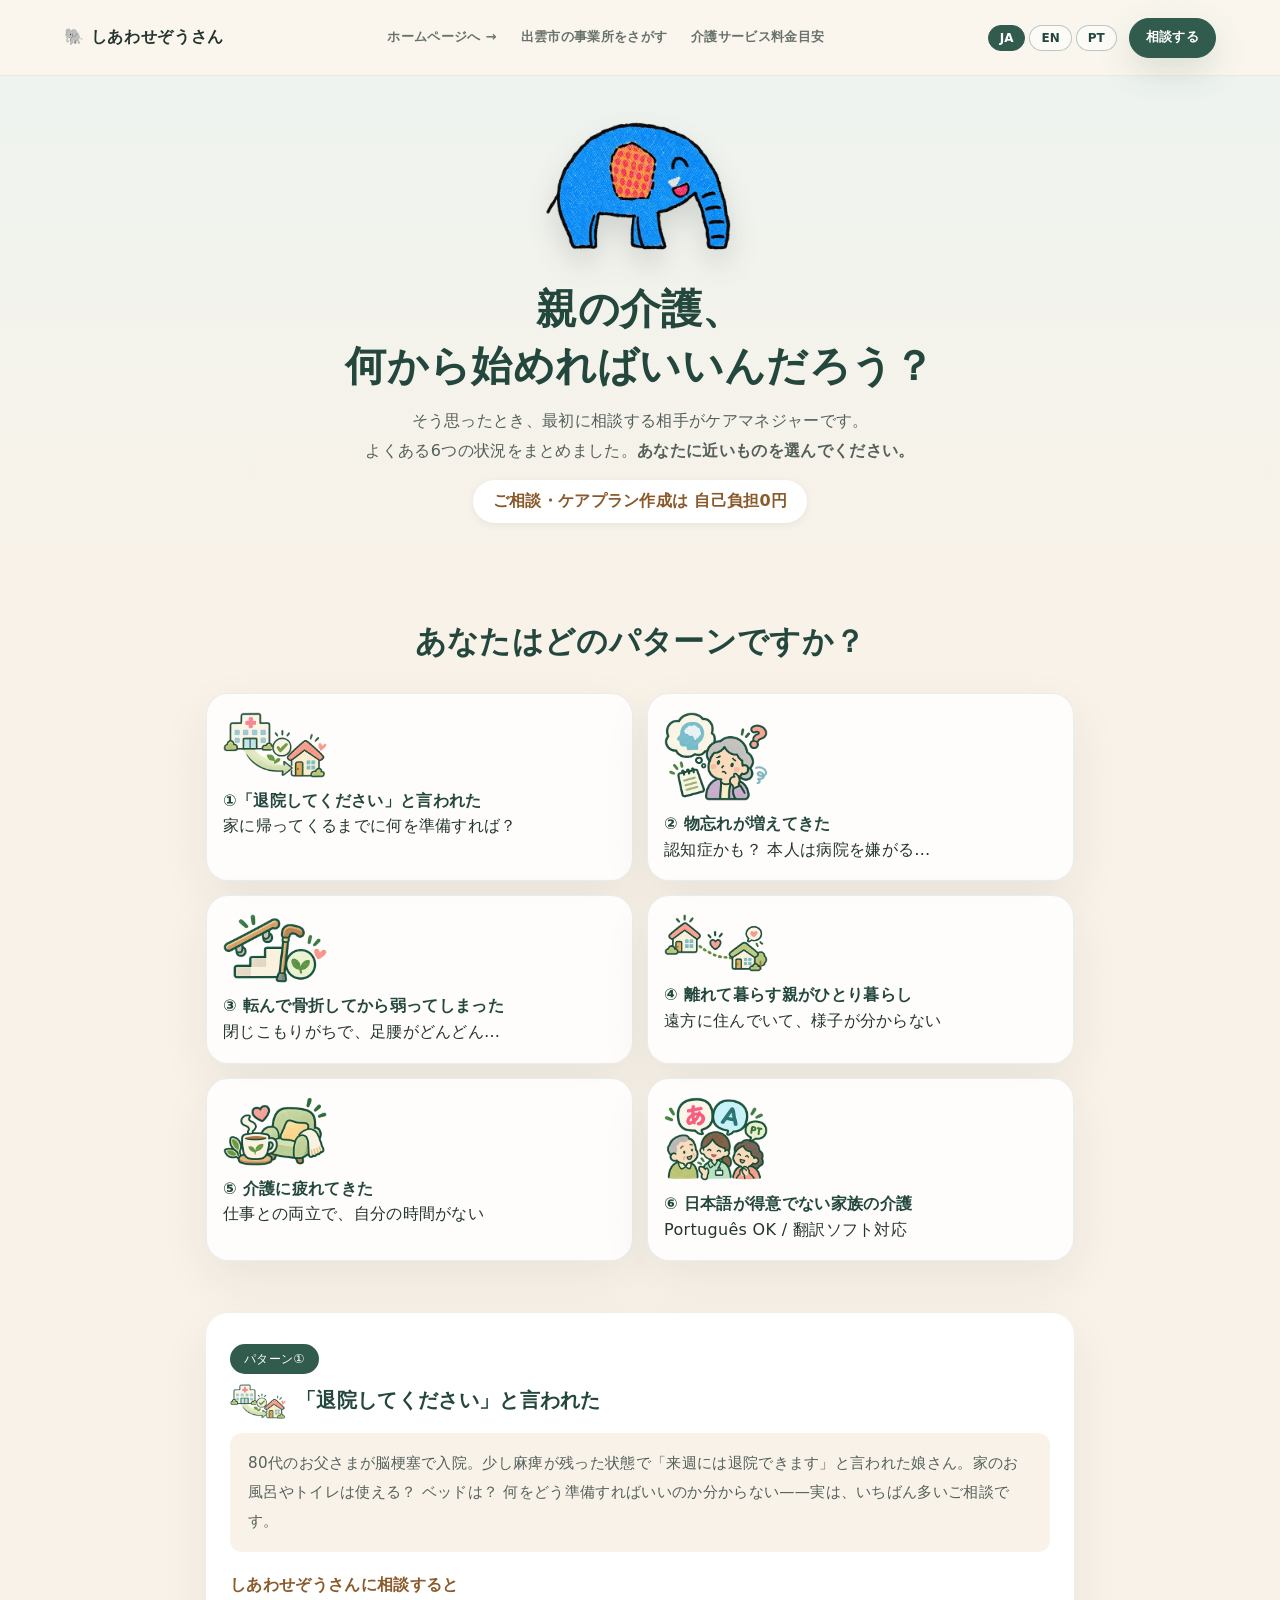
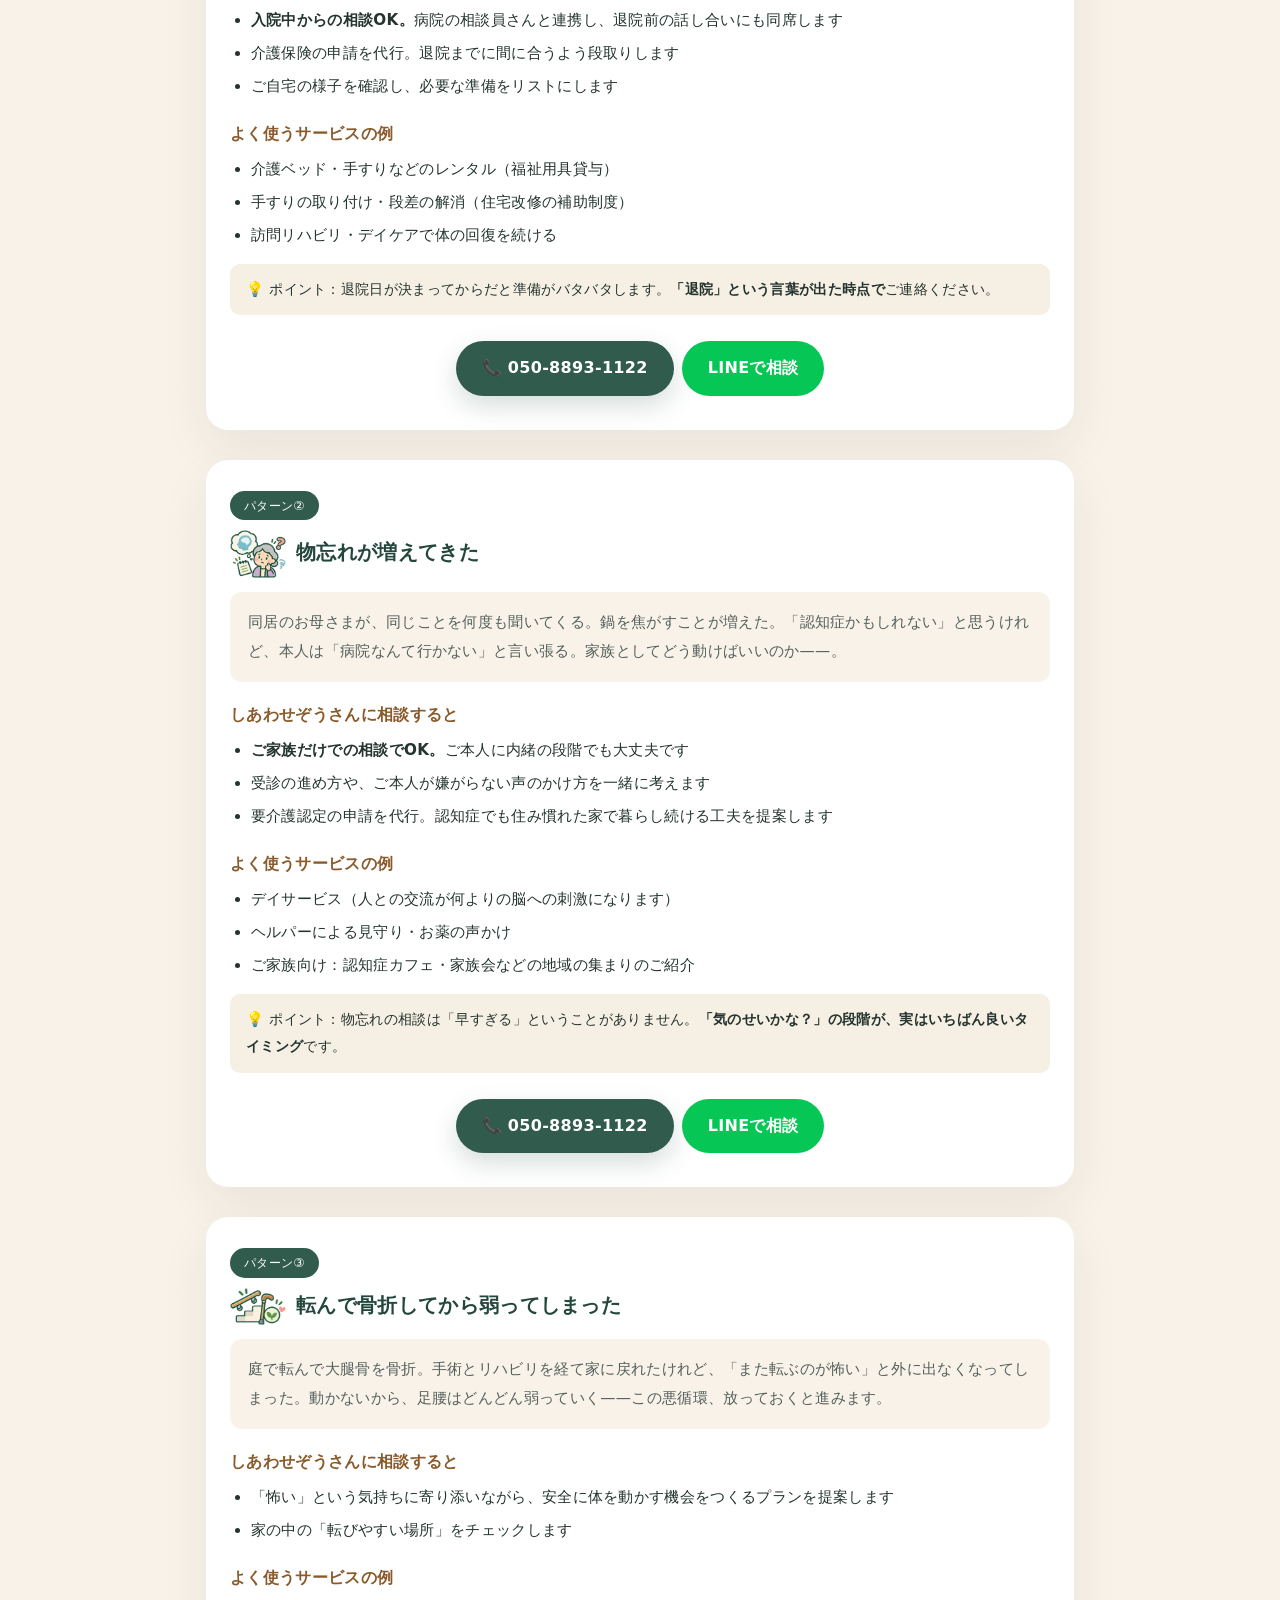
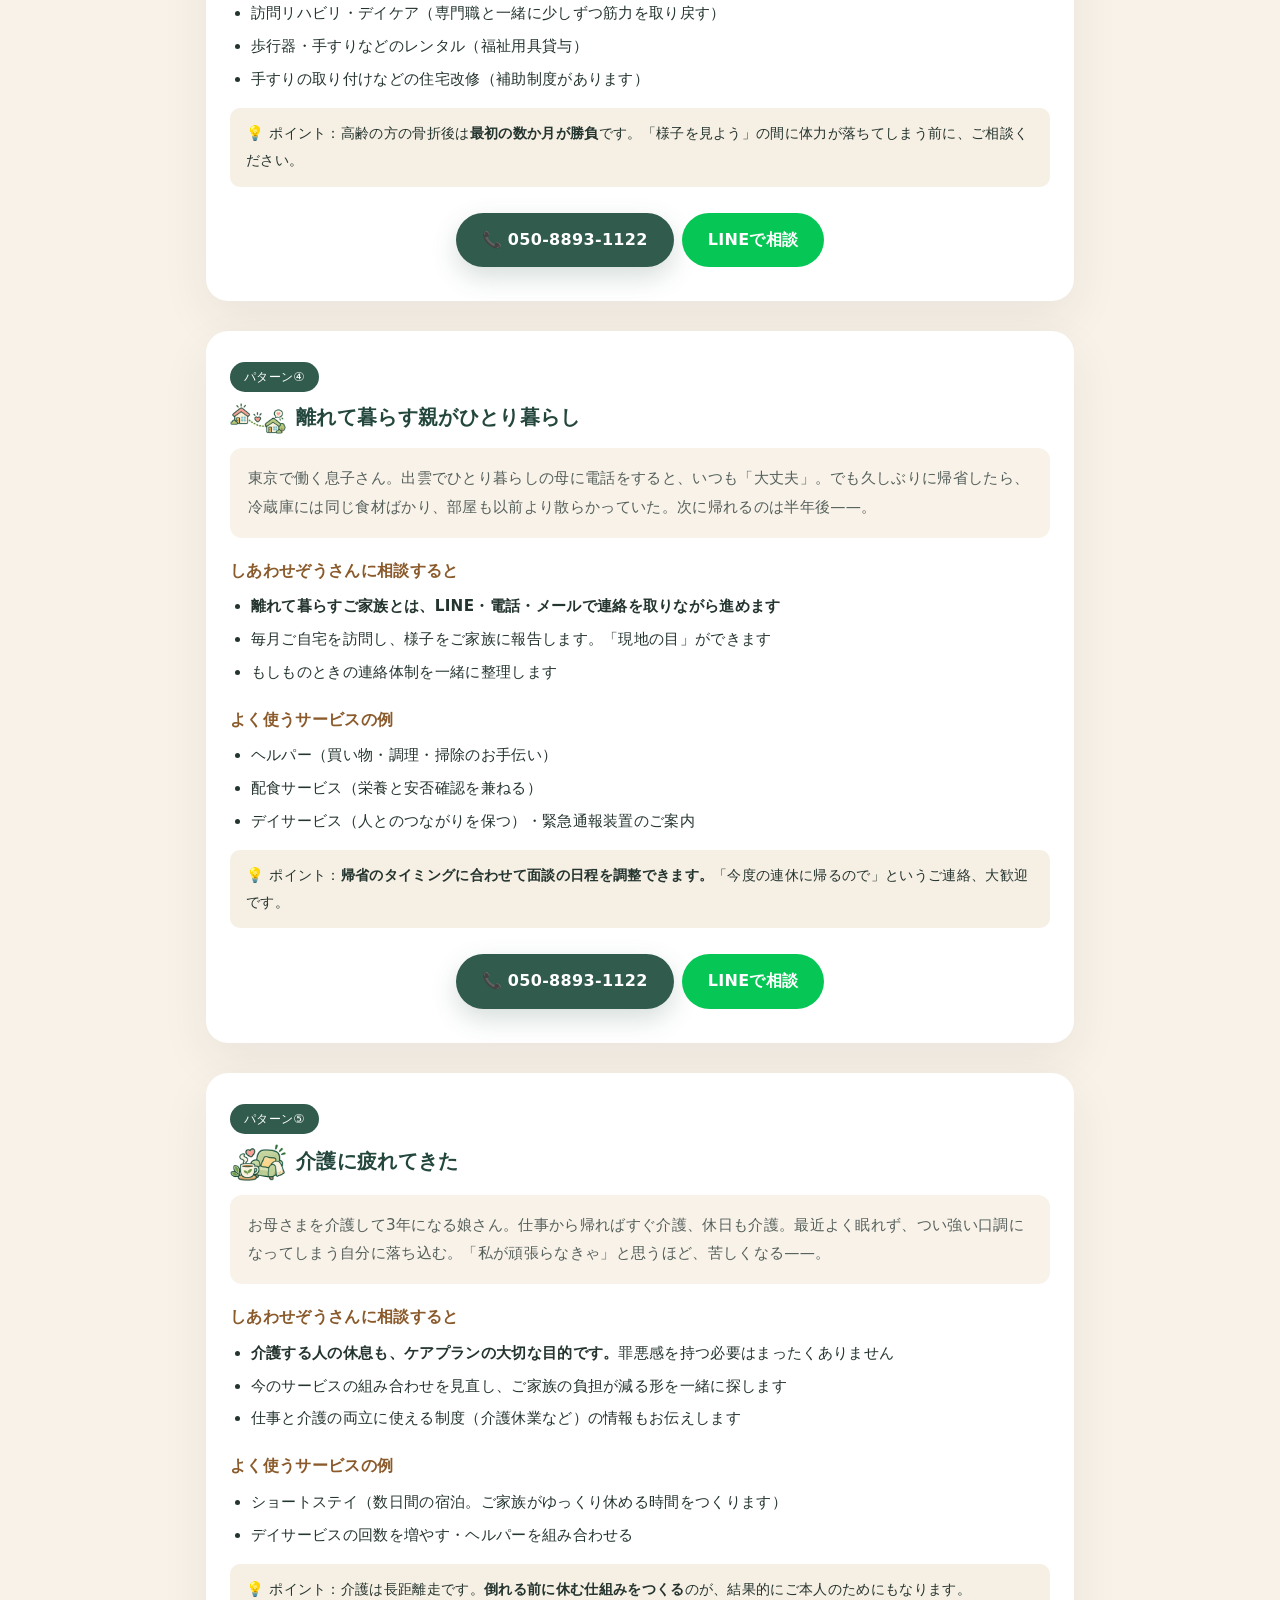
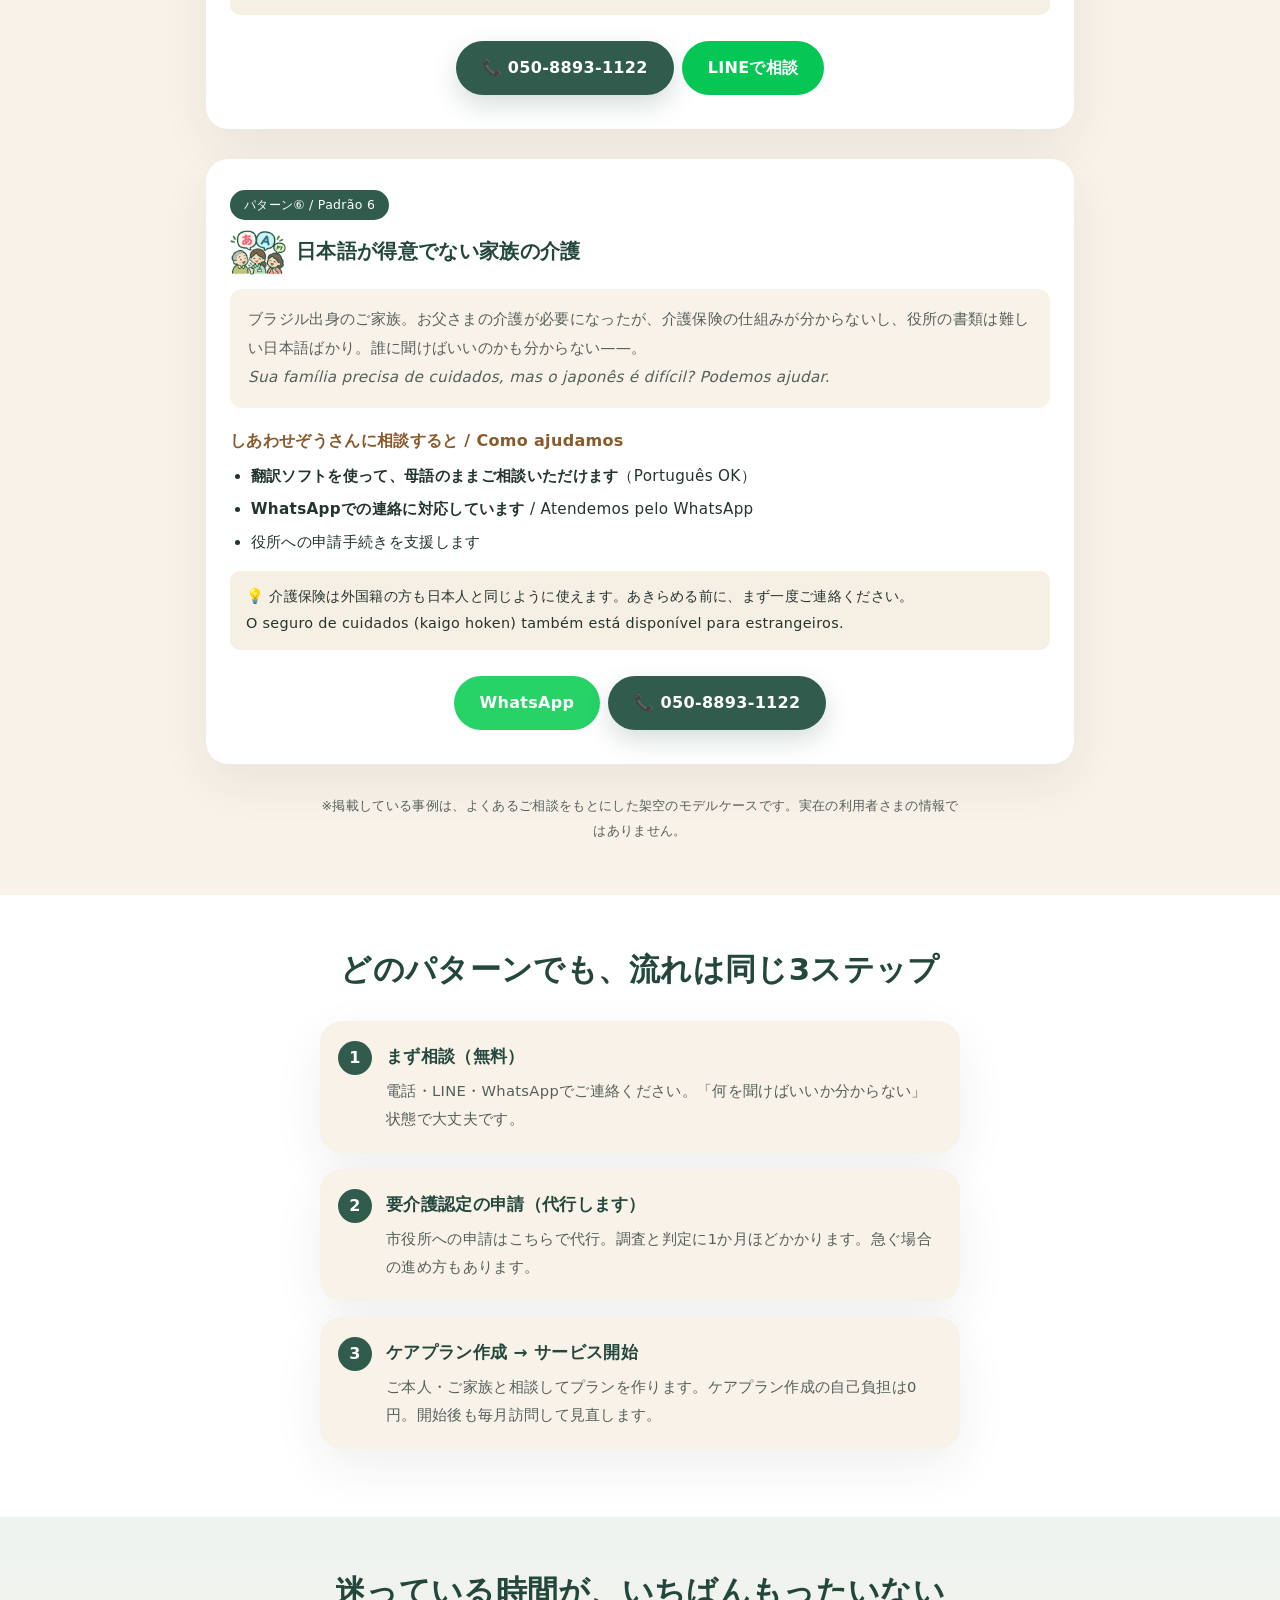
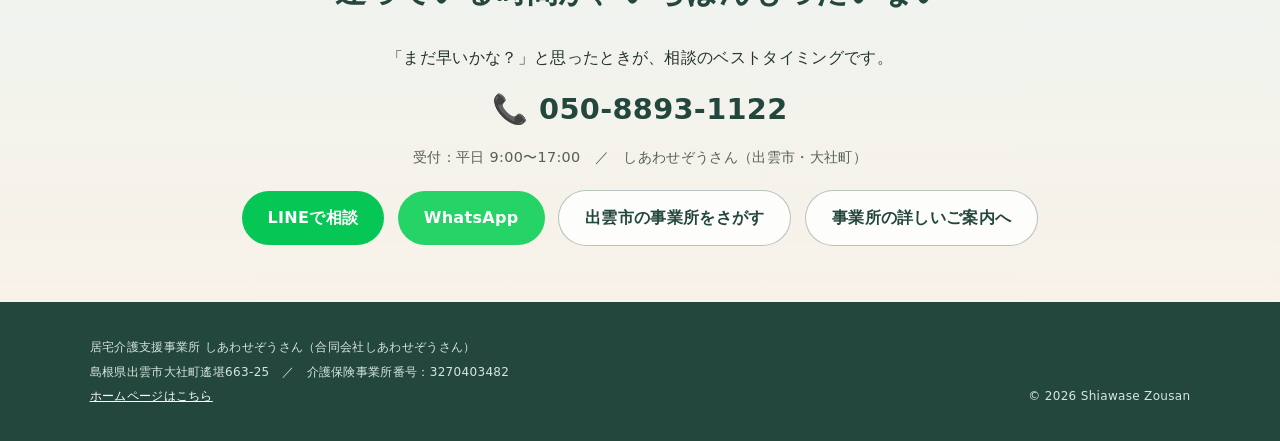
==== commit 6542966a: "HPを更新（homepage-next から publish_to_pages.py で反映）" ====
--- a/guide/index.html
+++ b/guide/index.html
@@ -282,6 +282,7 @@
   <nav class="sz-nav" aria-label="メインナビゲーション">
     <a href="../" data-i18n="g.homelink">ホームページへ →</a>
     <a href="../jigyosho/" data-i18n="btn.jigyosho">出雲市の事業所をさがす</a>
+    <a href="../ryokin/" data-i18n="btn.ryokin">介護サービス料金目安</a>
   </nav>
   <div class="sz-header-actions">
     <div class="lang-switch" aria-label="Language">
@@ -579,6 +580,7 @@
   "btn.line": "Chat on LINE",
   "btn.wa": "WhatsApp",
   "btn.jigyosho": "Find care providers in Izumo",
+  "btn.ryokin": "Estimate care costs",
   "btn.home": "More about our office",
   "g.footer": "<span>Shiawase Zousan Care Management Office <span class=\"nw\">(Shiawase Zousan LLC)</span></span><span>663-25 Yokan, Taisha-cho, Izumo, Shimane</span><span>Provider number: <span class=\"nw\">3270403482</span></span><a href=\"../\">Back to the main site</a>"
 }, pt: {
@@ -656,6 +658,7 @@
   "btn.line": "Falar pelo LINE",
   "btn.wa": "WhatsApp",
   "btn.jigyosho": "Buscar serviços em Izumo",
+  "btn.ryokin": "Estimar custos",
   "btn.home": "Saiba mais sobre o escritório",
   "g.footer": "<span>Escritório de gestão de cuidados Shiawase Zousan <span class=\"nw\">(Shiawase Zousan LLC)</span></span><span>663-25 Yokan, Taisha-cho, Izumo, Shimane</span><span>Nº do serviço: <span class=\"nw\">3270403482</span></span><a href=\"../\">Voltar ao site</a>"
 } };
